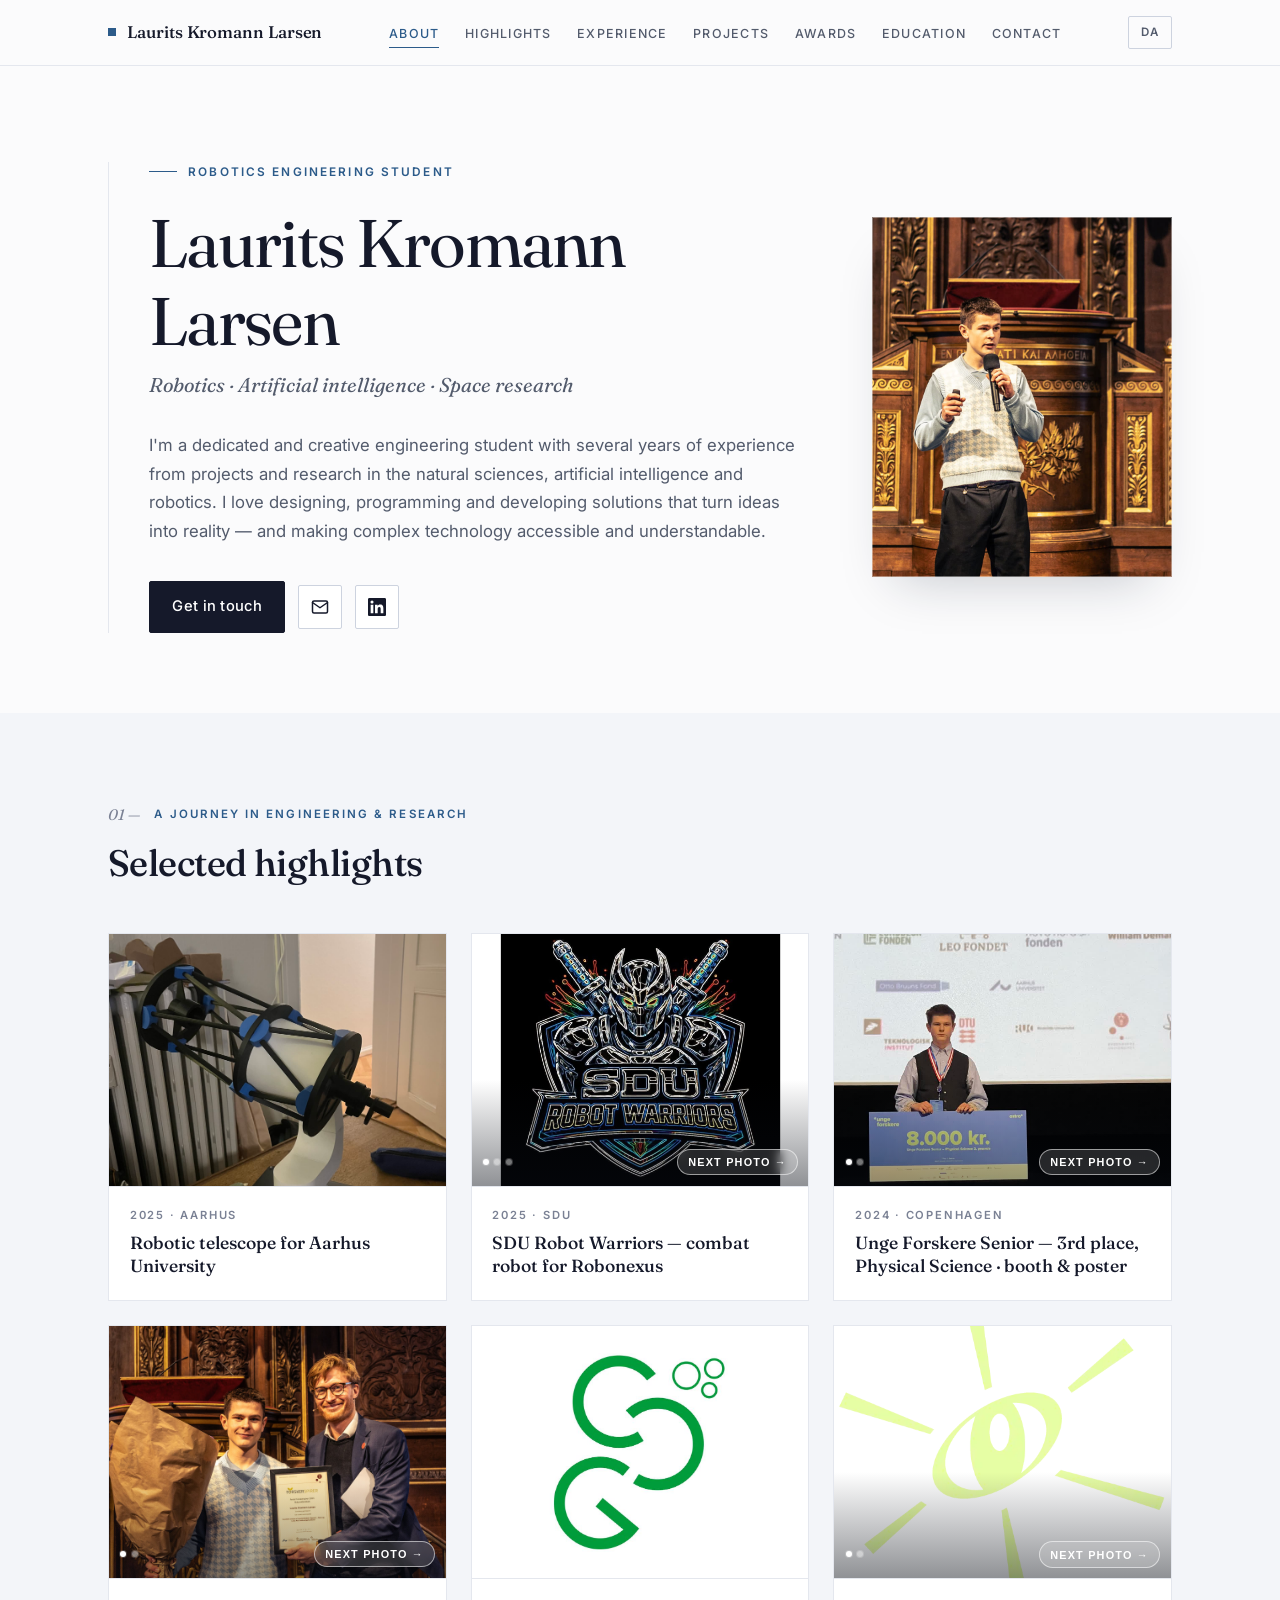
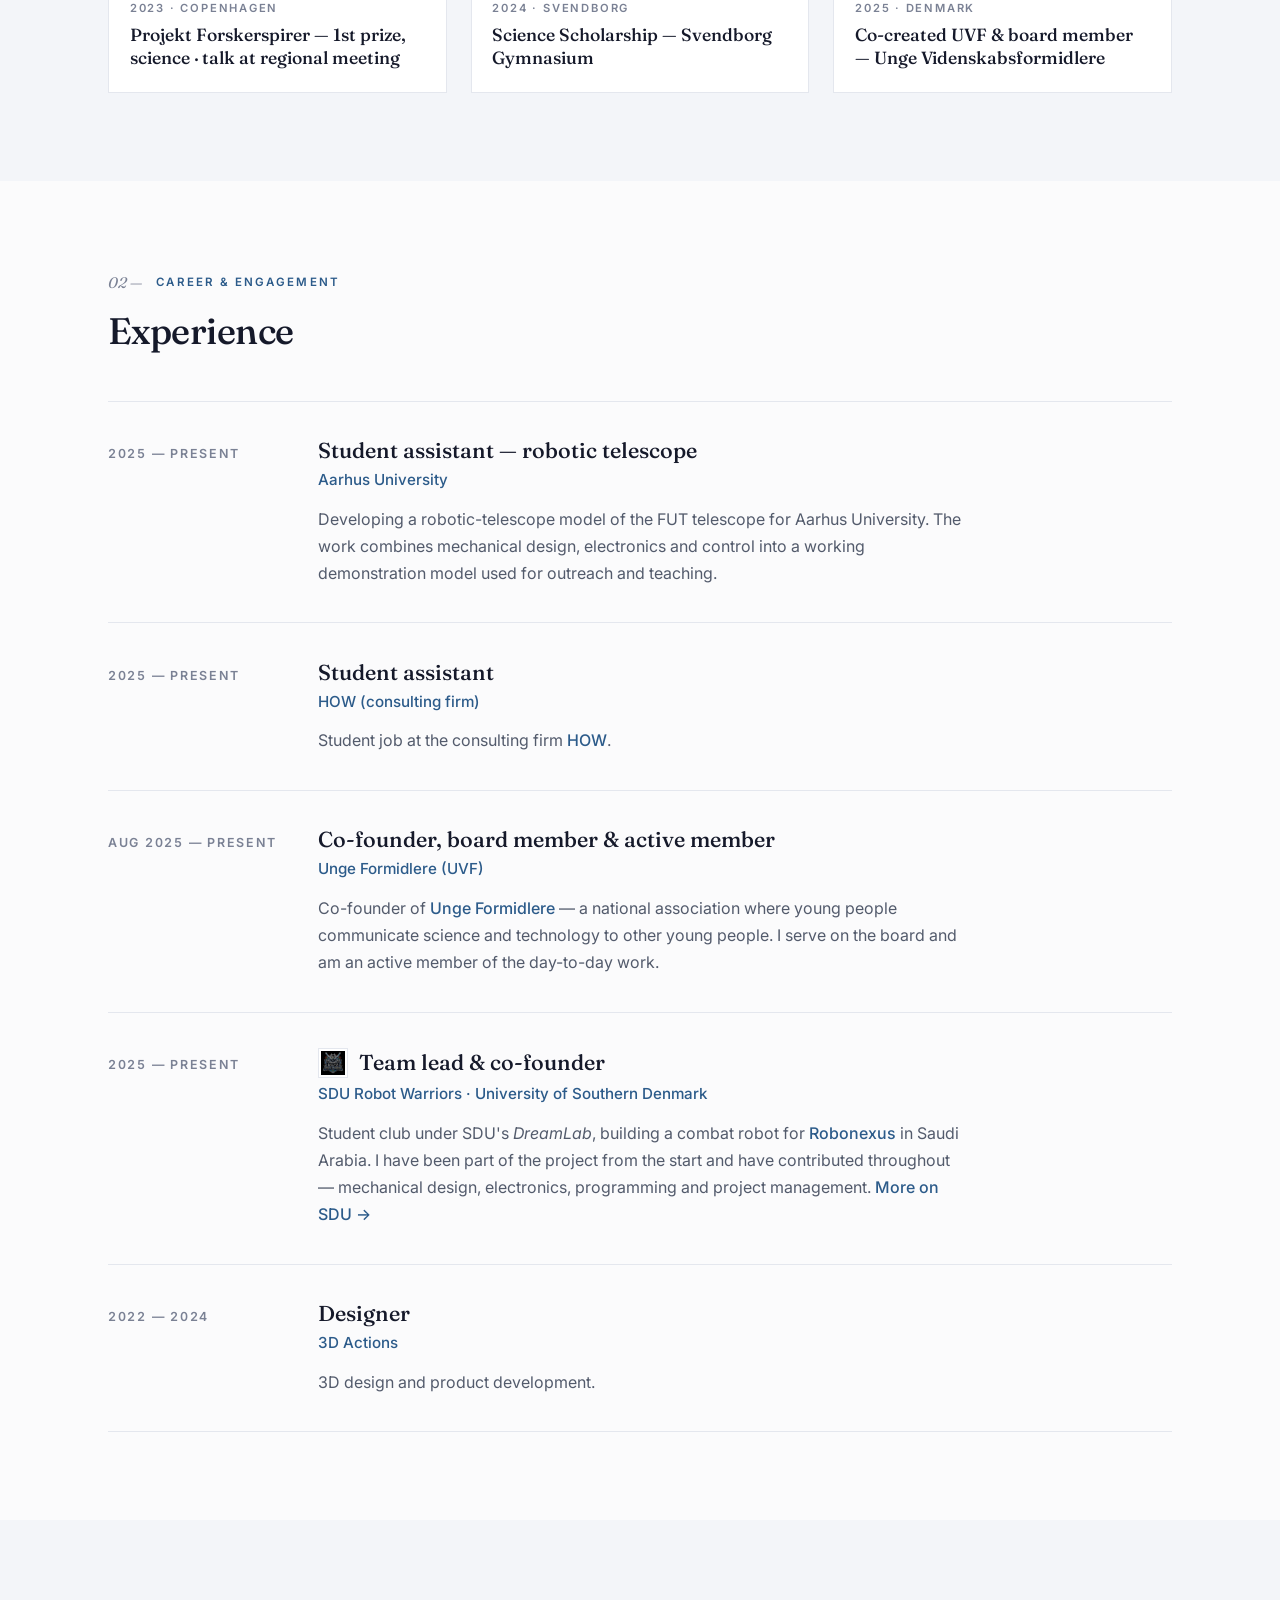
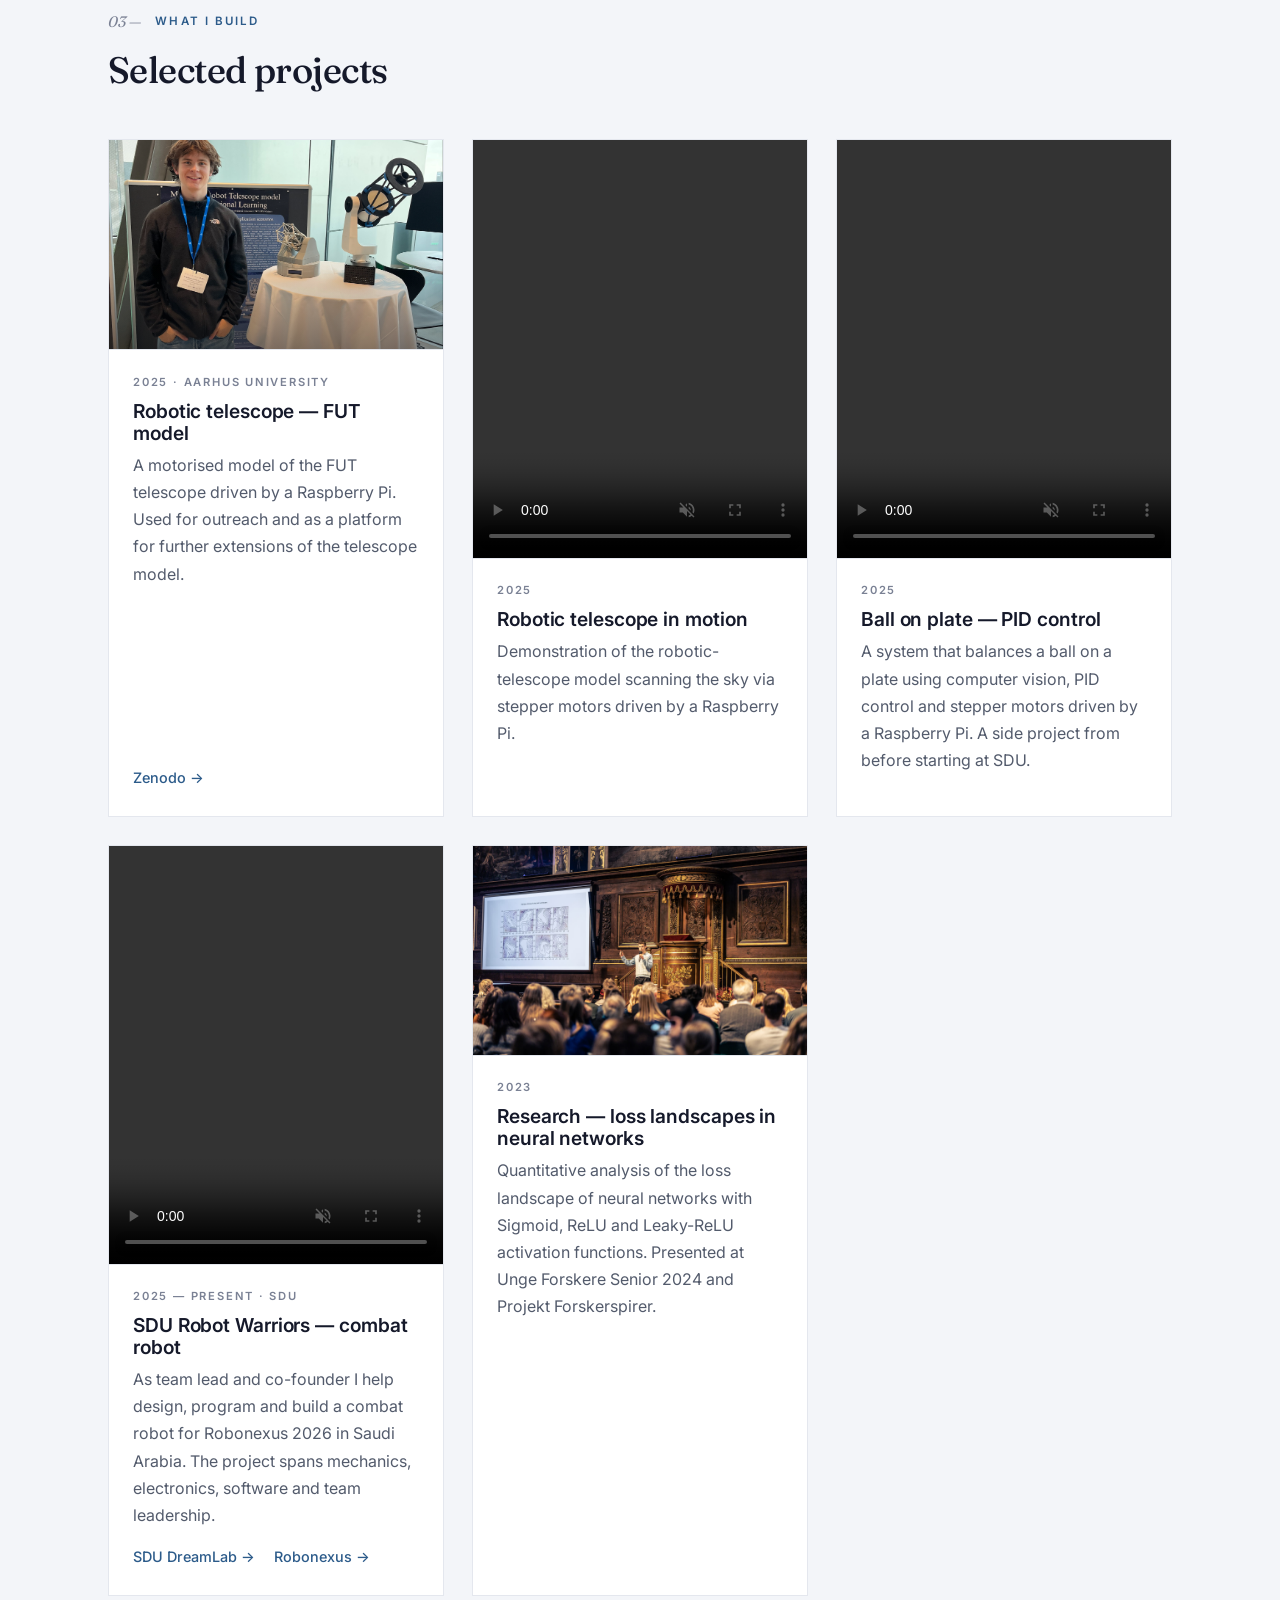
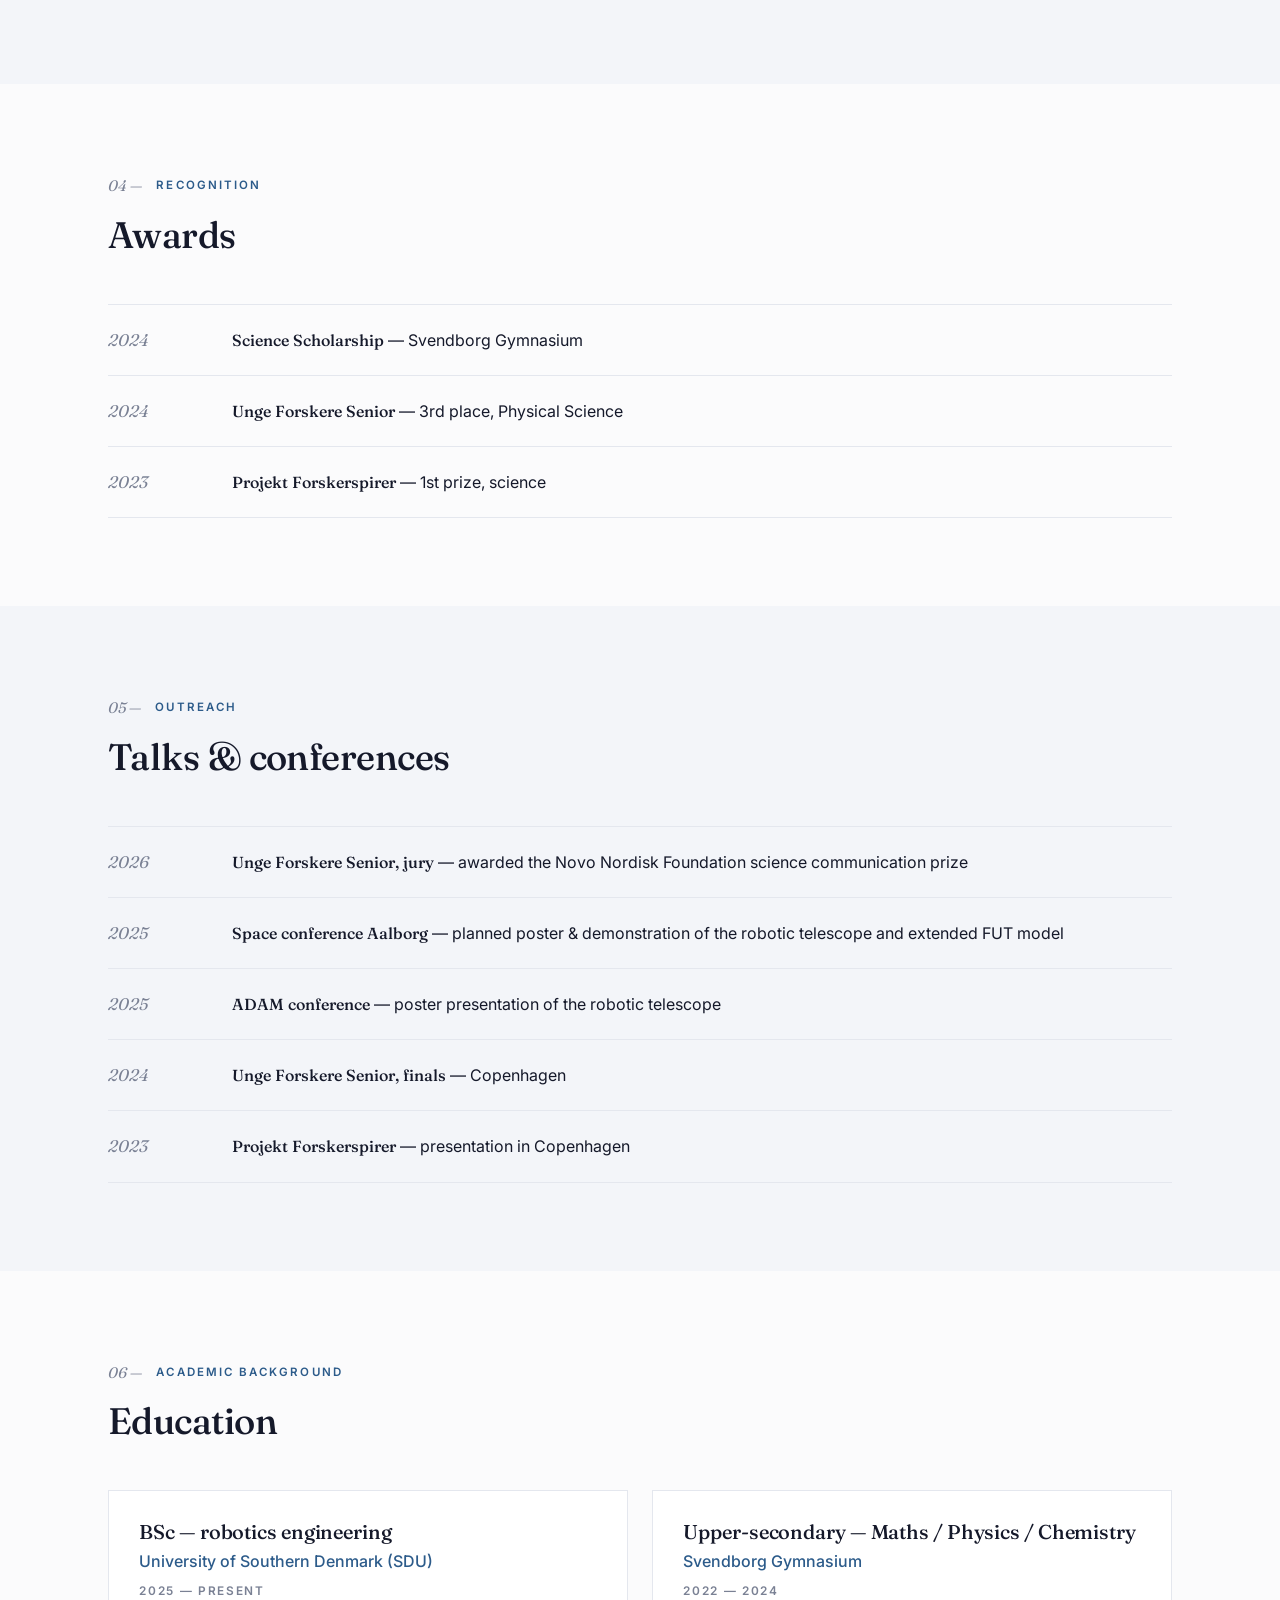
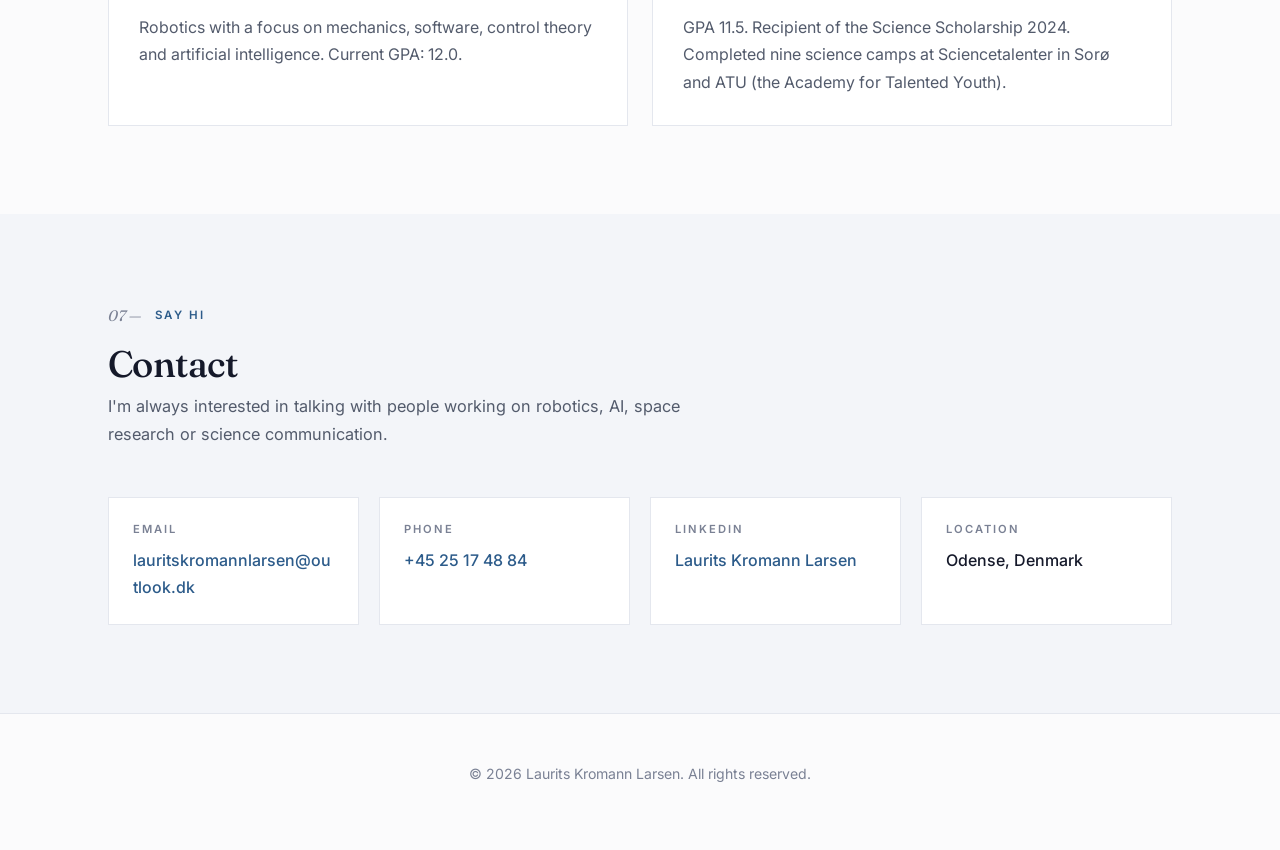
==== en/index.html @ 49e65c93 "Robotteleskop: space_conference.jpeg as first image" ====
<!DOCTYPE html>
<html lang="en">
<head>
  <meta charset="UTF-8" />
  <meta name="viewport" content="width=device-width, initial-scale=1" />
  <title>Laurits Kromann Larsen — Robotics Engineering Student</title>
  <meta name="description" content="CV and portfolio of Laurits Kromann Larsen — robotics engineering student at the University of Southern Denmark, with a focus on robotics, AI, and space research." />
  <meta name="author" content="Laurits Kromann Larsen" />

  <meta property="og:type" content="website" />
  <meta property="og:title" content="Laurits Kromann Larsen — CV" />
  <meta property="og:description" content="Robotics engineering student. Robotics · AI · Space research." />
  <meta property="og:locale" content="en_GB" />

  <link rel="icon" type="image/svg+xml" href="../favicon.svg" />
  <link rel="stylesheet" href="../assets/css/styles.css" />

  <link rel="preconnect" href="https://fonts.googleapis.com" />
  <link rel="preconnect" href="https://fonts.gstatic.com" crossorigin />
  <link rel="stylesheet" href="https://fonts.googleapis.com/css2?family=Inter:wght@400;500;600&family=Fraunces:opsz,wght,ital@9..144,400;9..144,500;9..144,400..500&display=swap" />
</head>
<body>

<header class="site-nav">
  <div class="nav-inner">
    <a href="#top" class="brand"><span class="brand-mark"></span>Laurits Kromann Larsen</a>

    <button class="nav-toggle" aria-label="Show menu" aria-expanded="false" aria-controls="primary-nav">
      <svg width="20" height="20" viewBox="0 0 24 24" fill="none" stroke="currentColor" stroke-width="2" stroke-linecap="round"><line x1="3" y1="6" x2="21" y2="6"/><line x1="3" y1="12" x2="21" y2="12"/><line x1="3" y1="18" x2="21" y2="18"/></svg>
    </button>

    <ul class="nav-links" id="primary-nav">
      <li><a href="#about">About</a></li>
      <li><a href="#highlights">Highlights</a></li>
      <li><a href="#experience">Experience</a></li>
      <li><a href="#projects">Projects</a></li>
      <li><a href="#awards">Awards</a></li>
      <li><a href="#education">Education</a></li>
      <li><a href="#contact">Contact</a></li>
    </ul>

    <div class="nav-right">
      <a class="lang-toggle" href="../" hreflang="da" aria-label="Skift til dansk">DA</a>
    </div>
  </div>
</header>

<main id="top">

  <section class="hero" id="about">
    <div class="container hero-inner">
      <div class="hero-text">
        <div class="eyebrow">Robotics engineering student</div>
        <h1>Laurits Kromann Larsen</h1>
        <p class="role">Robotics · Artificial intelligence · Space research</p>
        <p class="lead">
          I'm a dedicated and creative engineering student with several years of experience
          from projects and research in the natural sciences, artificial intelligence and
          robotics. I love designing, programming and developing solutions that turn
          ideas into reality — and making complex technology accessible and
          understandable.
        </p>
        <div class="hero-actions">
          <a class="btn btn-primary" href="#contact">Get in touch</a>
          <a class="btn icon-btn" href="mailto:lauritskromannlarsen@outlook.dk" aria-label="Send email">
            <svg viewBox="0 0 24 24" fill="none" stroke="currentColor" stroke-width="2" stroke-linecap="round" stroke-linejoin="round"><path d="M4 4h16c1.1 0 2 .9 2 2v12c0 1.1-.9 2-2 2H4c-1.1 0-2-.9-2-2V6c0-1.1.9-2 2-2z"/><polyline points="22,6 12,13 2,6"/></svg>
          </a>
          <a class="btn icon-btn" href="https://dk.linkedin.com/in/laurits-kromann-larsen-a29a54271" target="_blank" rel="noopener" aria-label="LinkedIn profile">
            <svg viewBox="0 0 24 24" aria-hidden="true"><path fill="currentColor" d="M20.45 20.45h-3.55v-5.57c0-1.33-.03-3.04-1.85-3.04-1.85 0-2.13 1.45-2.13 2.94v5.67H9.36V9h3.41v1.56h.05c.48-.9 1.64-1.85 3.38-1.85 3.61 0 4.28 2.38 4.28 5.47v6.27zM5.34 7.43a2.06 2.06 0 1 1 0-4.13 2.06 2.06 0 0 1 0 4.13zM7.12 20.45H3.56V9h3.56v11.45zM22.22 0H1.77C.79 0 0 .77 0 1.72v20.56C0 23.23.79 24 1.77 24h20.45c.98 0 1.78-.77 1.78-1.72V1.72C24 .77 23.2 0 22.22 0z"/></svg>
          </a>
        </div>
      </div>

      <div class="hero-photo">
        <img src="../assets/img/profile.jpg" alt="Portrait of Laurits Kromann Larsen"
             onerror="this.onerror=null;this.src='../assets/img/profile-placeholder.svg';" />
      </div>
    </div>
  </section>

  <section id="highlights" class="alt">
    <div class="container">
      <div class="section-header">
        <div class="section-eyebrow"><span class="num">01 —</span> A journey in engineering &amp; research</div>
        <h2>Selected highlights</h2>
      </div>

      <div class="highlight-grid">

        <article class="highlight-card">
          <div class="img-wrap"><img src="../assets/img/telescope.jpg" alt="Robotic telescope model built for Aarhus University" /></div>
          <div class="meta">
            <div class="when">2025 · Aarhus</div>
            <div class="title">Robotic telescope for Aarhus University</div>
          </div>
        </article>

        <article class="highlight-card">
          <div class="img-wrap rotator" data-rotator>
            <img class="rotator-image contain is-active" src="../assets/img/robot-warriors-logo.jpg" alt="SDU Robot Warriors logo" />
            <img class="rotator-image" src="../assets/img/robot-warriors-1.jpg" alt="SDU Robot Warriors combat robot under development" />
            <img class="rotator-image" src="../assets/img/robot-warriors-2.jpg" alt="SDU Robot Warriors combat robot test and development" />
            <div class="img-rotator-controls">
              <div class="rotator-dots" aria-hidden="true">
                <span class="dot is-active"></span>
                <span class="dot"></span>
                <span class="dot"></span>
              </div>
              <button class="img-rotator-next" type="button" aria-label="Show next image">Next photo <span aria-hidden="true">→</span></button>
            </div>
          </div>
          <div class="meta">
            <div class="when">2025 · SDU</div>
            <div class="title">SDU Robot Warriors — combat robot for Robonexus</div>
          </div>
        </article>

        <article class="highlight-card">
          <div class="img-wrap rotator" data-rotator>
            <img class="rotator-image is-active" src="../assets/img/uf-stage.jpg" alt="Award ceremony at Unge Forskere Senior 2024" />
            <img class="rotator-image" src="../assets/img/uf-booth.jpg" alt="Booth at Unge Forskere Senior with loss-landscape poster" />
            <div class="img-rotator-controls">
              <div class="rotator-dots" aria-hidden="true">
                <span class="dot is-active"></span>
                <span class="dot"></span>
              </div>
              <button class="img-rotator-next" type="button" aria-label="Show next image">Next photo <span aria-hidden="true">→</span></button>
            </div>
          </div>
          <div class="meta">
            <div class="when">2024 · Copenhagen</div>
            <div class="title">Unge Forskere Senior — 3rd place, Physical Science · booth &amp; poster</div>
          </div>
        </article>

        <article class="highlight-card">
          <div class="img-wrap rotator" data-rotator>
            <img class="rotator-image is-active" src="../assets/img/forskerspirer.jpg" alt="Receiving 1st prize at Projekt Forskerspirer" />
            <img class="rotator-image" src="../assets/img/talk-pulpit.jpg" alt="Talk at Forskerspirer regional meeting" />
            <div class="img-rotator-controls">
              <div class="rotator-dots" aria-hidden="true">
                <span class="dot is-active"></span>
                <span class="dot"></span>
              </div>
              <button class="img-rotator-next" type="button" aria-label="Show next image">Next photo <span aria-hidden="true">→</span></button>
            </div>
          </div>
          <div class="meta">
            <div class="when">2023 · Copenhagen</div>
            <div class="title">Projekt Forskerspirer — 1st prize, science · talk at regional meeting</div>
          </div>
        </article>

        <article class="highlight-card">
          <div class="img-wrap logo-wrap"><img src="../assets/img/svendborg-gym.jpg" alt="Svendborg Gymnasium logo" /></div>
          <div class="meta">
            <div class="when">2024 · Svendborg</div>
            <div class="title">Science Scholarship — Svendborg Gymnasium</div>
          </div>
        </article>

        <article class="highlight-card">
          <div class="img-wrap rotator" data-rotator>
            <img class="rotator-image contain is-active" src="../assets/img/UVF-logo-groen.webp" alt="Young Science Communicators logo" />
            <img class="rotator-image" src="../assets/img/novo_støtte.jpeg" alt="Novo Nordisk Foundation support for Unge Videnskabsformidlere" />
            <div class="img-rotator-controls">
              <div class="rotator-dots" aria-hidden="true">
                <span class="dot is-active"></span>
                <span class="dot"></span>
              </div>
              <button class="img-rotator-next" type="button" aria-label="Show next image">Next photo <span aria-hidden="true">→</span></button>
            </div>
          </div>
          <div class="meta">
            <div class="when">2025 · Denmark</div>
            <div class="title">Co-created UVF &amp; board member — Unge Videnskabsformidlere</div>
          </div>
        </article>

      </div>
    </div>
  </section>

  <section id="experience">
    <div class="container">
      <div class="section-header">
        <div class="section-eyebrow"><span class="num">02 —</span> Career &amp; engagement</div>
        <h2>Experience</h2>
      </div>

      <div class="experience-list">

        <article class="exp-card">
          <div class="exp-date">2025 — present</div>
          <div class="exp-body">
            <div class="exp-title">Student assistant — robotic telescope</div>
            <span class="exp-org">Aarhus University</span>
            <p>
              Developing a robotic-telescope model of the FUT telescope for Aarhus
              University. The work combines mechanical design, electronics and control
              into a working demonstration model used for outreach and teaching.
            </p>
          </div>
        </article>

        <article class="exp-card">
          <div class="exp-date">2025 — present</div>
          <div class="exp-body">
            <div class="exp-title">Student assistant</div>
            <span class="exp-org"><a href="http://new.how.dk/" target="_blank" rel="noopener">HOW</a> (consulting firm)</span>
            <p>Student job at the consulting firm <a href="http://new.how.dk/" target="_blank" rel="noopener">HOW</a>.</p>
          </div>
        </article>

        <article class="exp-card">
          <div class="exp-date">Aug 2025 — present</div>
          <div class="exp-body">
            <div class="exp-title">Co-founder, board member &amp; active member</div>
            <span class="exp-org">Unge Formidlere (UVF)</span>
            <p>
              Co-founder of <a href="https://ungeformidlere.dk/" target="_blank" rel="noopener">Unge Formidlere</a> —
              a national association where young people communicate science and
              technology to other young people. I serve on the board and am an active
              member of the day-to-day work.
            </p>
          </div>
        </article>

        <article class="exp-card">
          <div class="exp-date">2025 — present</div>
          <div class="exp-body">
            <div class="exp-title">
              <img class="exp-logo" src="../assets/img/robot-warriors-logo.jpg" alt="" />
              Team lead &amp; co-founder
            </div>
            <span class="exp-org">SDU Robot Warriors · University of Southern Denmark</span>
            <p>
              Student club under SDU's <em>DreamLab</em>, building a combat robot for
              <a href="https://www.robonexus.org/" target="_blank" rel="noopener">Robonexus</a> in Saudi Arabia.
              I have been part of the project from the start and have contributed
              throughout — mechanical design, electronics, programming and project
              management.
              <a href="https://www.sdu.dk/da/om-sdu/fakulteterne/teknik/omfakultetet/dreamlab/teams/sdu-robots-warrior" target="_blank" rel="noopener">More on SDU →</a>
            </p>
          </div>
        </article>

        <article class="exp-card">
          <div class="exp-date">2022 — 2024</div>
          <div class="exp-body">
            <div class="exp-title">Designer</div>
            <span class="exp-org">3D Actions</span>
            <p>3D design and product development.</p>
          </div>
        </article>

      </div>
    </div>
  </section>

  <section id="projects" class="alt">
    <div class="container">
      <div class="section-header">
        <div class="section-eyebrow"><span class="num">03 —</span> What I build</div>
        <h2>Selected projects</h2>
      </div>

      <div class="project-grid">

        <article class="project-card">
          <div class="media project-rotator" data-rotator>
            <img class="rotator-image is-active" src="../assets/img/space_conference.jpeg" alt="Robotic telescope presented at the Space conference" />
            <img class="rotator-image" src="../assets/img/telescope.jpg" alt="Robotic telescope model" />
            <div class="img-rotator-controls">
              <div class="rotator-dots" aria-hidden="true">
                <span class="dot is-active"></span>
                <span class="dot"></span>
              </div>
              <button class="img-rotator-next" type="button" aria-label="Show next image">Next photo <span aria-hidden="true">→</span></button>
            </div>
          </div>
          <div class="body">
            <div class="when">2025 · Aarhus University</div>
            <h3>Robotic telescope — FUT model</h3>
            <p>
              A motorised model of the FUT telescope driven by a Raspberry Pi. Used for
              outreach and as a platform for further extensions of the telescope model.
            </p>
            <div class="project-links">
              <a href="https://kortlink.dk/2t228" target="_blank" rel="noopener">Zenodo</a>
            </div>
          </div>
        </article>

        <article class="project-card">
          <div class="media portrait">
            <video src="../assets/video/robot-arm.mp4" controls muted playsinline preload="metadata"></video>
          </div>
          <div class="body">
            <div class="when">2025</div>
            <h3>Robotic telescope in motion</h3>
            <p>
              Demonstration of the robotic-telescope model scanning the sky via stepper
              motors driven by a Raspberry Pi.
            </p>
          </div>
        </article>

        <article class="project-card">
          <div class="media portrait">
            <video src="../assets/video/ball-on-plate.mp4" controls muted playsinline preload="metadata"></video>
          </div>
          <div class="body">
            <div class="when">2025</div>
            <h3>Ball on plate — PID control</h3>
            <p>
              A system that balances a ball on a plate using computer vision, PID control
              and stepper motors driven by a Raspberry Pi. A side project from before
              starting at SDU.
            </p>
          </div>
        </article>

        <article class="project-card">
          <div class="media portrait">
            <video src="../assets/video/combat-robot.mp4" controls muted playsinline preload="metadata"></video>
          </div>
          <div class="body">
            <div class="when">2025 — present · SDU</div>
            <h3>SDU Robot Warriors — combat robot</h3>
            <p>
              As team lead and co-founder I help design, program and build a combat robot
              for Robonexus 2026 in Saudi Arabia. The project spans mechanics,
              electronics, software and team leadership.
            </p>
            <div class="project-links">
              <a href="https://www.sdu.dk/da/om-sdu/fakulteterne/teknik/omfakultetet/dreamlab/teams/sdu-robots-warrior" target="_blank" rel="noopener">SDU DreamLab</a>
              <a href="https://www.robonexus.org/" target="_blank" rel="noopener">Robonexus</a>
            </div>
          </div>
        </article>

        <article class="project-card">
          <div class="media"><img src="../assets/img/talk-pulpit.jpg" alt="Slides showing the loss landscape of neural networks" /></div>
          <div class="body">
            <div class="when">2023</div>
            <h3>Research — loss landscapes in neural networks</h3>
            <p>
              Quantitative analysis of the loss landscape of neural networks with
              Sigmoid, ReLU and Leaky-ReLU activation functions. Presented at Unge
              Forskere Senior 2024 and Projekt Forskerspirer.
            </p>
          </div>
        </article>

      </div>
    </div>
  </section>

  <section id="awards">
    <div class="container">
      <div class="section-header">
        <div class="section-eyebrow"><span class="num">04 —</span> Recognition</div>
        <h2>Awards</h2>
      </div>

      <ul class="simple-list">
        <li><span class="year">2024</span><span class="item-text"><strong>Science Scholarship</strong> — Svendborg Gymnasium</span></li>
        <li><span class="year">2024</span><span class="item-text"><strong>Unge Forskere Senior</strong> — 3rd place, Physical Science</span></li>
        <li><span class="year">2023</span><span class="item-text"><strong>Projekt Forskerspirer</strong> — 1st prize, science</span></li>
      </ul>
    </div>
  </section>

  <section id="talks" class="alt">
    <div class="container">
      <div class="section-header">
        <div class="section-eyebrow"><span class="num">05 —</span> Outreach</div>
        <h2>Talks &amp; conferences</h2>
      </div>

      <ul class="simple-list">
        <li><span class="year">2026</span><span class="item-text"><strong>Unge Forskere Senior, jury</strong> — awarded the Novo Nordisk Foundation science communication prize</span></li>
        <li><span class="year">2025</span><span class="item-text"><strong>Space conference Aalborg</strong> — planned poster &amp; demonstration of the robotic telescope and extended FUT model</span></li>
        <li><span class="year">2025</span><span class="item-text"><strong>ADAM conference</strong> — poster presentation of the robotic telescope</span></li>
        <li><span class="year">2024</span><span class="item-text"><strong>Unge Forskere Senior, finals</strong> — Copenhagen</span></li>
        <li><span class="year">2023</span><span class="item-text"><strong>Projekt Forskerspirer</strong> — presentation in Copenhagen</span></li>
      </ul>
    </div>
  </section>

  <section id="education">
    <div class="container">
      <div class="section-header">
        <div class="section-eyebrow"><span class="num">06 —</span> Academic background</div>
        <h2>Education</h2>
      </div>

      <div class="edu-grid">
        <article class="edu-card">
          <h3>BSc — robotics engineering</h3>
          <div class="where">University of Southern Denmark (SDU)</div>
          <div class="when">2025 — present</div>
          <p>Robotics with a focus on mechanics, software, control theory and artificial intelligence. Current GPA: 12.0.</p>
        </article>

        <article class="edu-card">
          <h3>Upper-secondary — Maths / Physics / Chemistry</h3>
          <div class="where">Svendborg Gymnasium</div>
          <div class="when">2022 — 2024</div>
          <p>
            GPA 11.5. Recipient of the Science Scholarship 2024. Completed nine science
            camps at Sciencetalenter in Sorø and ATU (the Academy for Talented Youth).
          </p>
        </article>
      </div>
    </div>
  </section>

  <section id="contact" class="alt">
    <div class="container">
      <div class="section-header">
        <div class="section-eyebrow"><span class="num">07 —</span> Say hi</div>
        <h2>Contact</h2>
        <p>
          I'm always interested in talking with people working on robotics, AI, space
          research or science communication.
        </p>
      </div>

      <div class="contact-grid">
        <div class="contact-card">
          <div class="label">Email</div>
          <div class="value"><a href="mailto:lauritskromannlarsen@outlook.dk">lauritskromannlarsen@outlook.dk</a></div>
        </div>
        <div class="contact-card">
          <div class="label">Phone</div>
          <div class="value"><a href="tel:+4525174884">+45 25 17 48 84</a></div>
        </div>
        <div class="contact-card">
          <div class="label">LinkedIn</div>
          <div class="value"><a href="https://dk.linkedin.com/in/laurits-kromann-larsen-a29a54271" target="_blank" rel="noopener">Laurits Kromann Larsen</a></div>
        </div>
        <div class="contact-card">
          <div class="label">Location</div>
          <div class="value">Odense, Denmark</div>
        </div>
      </div>
    </div>
  </section>

</main>

<footer class="site-footer">
  <div class="container">
    © <span id="year"></span> Laurits Kromann Larsen. All rights reserved.
  </div>
</footer>

<script src="../assets/js/main.js?v=20260501"></script>
</body>
</html>
---- assets/css/styles.css ----
/* =========================================================
   Laurits Kromann Larsen — CV
   Minimalistic, professional. Square portrait, refined type.
   ========================================================= */

:root {
  --bg: #fbfbfc;
  --bg-alt: #f3f5f9;
  --surface: #ffffff;
  --border: #e4e7ee;
  --border-strong: #cdd3df;
  --text: #15192a;
  --text-muted: #535b6c;
  --text-soft: #7a8194;
  --accent: #2c5b8a;
  --accent-dark: #1f4368;
  --accent-soft: #dde6f0;
  --max-width: 1120px;
  --transition: 200ms ease;
  --font-sans: "Inter", system-ui, -apple-system, "Segoe UI", Roboto, sans-serif;
  --font-display: "Fraunces", "Source Serif 4", Georgia, serif;
}

/* ---------- Reset & base ---------- */
*, *::before, *::after { box-sizing: border-box; }
html { scroll-behavior: smooth; }

body {
  margin: 0;
  font-family: var(--font-sans);
  font-size: 16px;
  line-height: 1.7;
  color: var(--text);
  background: var(--bg);
  -webkit-font-smoothing: antialiased;
  -moz-osx-font-smoothing: grayscale;
}

img, video { max-width: 100%; height: auto; display: block; }

a {
  color: var(--accent);
  text-decoration: none;
  transition: color var(--transition);
}
a:hover { color: var(--accent-dark); }

h1, h2, h3, h4 {
  font-family: var(--font-display);
  font-weight: 500;
  line-height: 1.15;
  margin: 0 0 0.5em;
  letter-spacing: -0.015em;
  color: var(--text);
}
h1 {
  font-size: clamp(2.6rem, 6vw, 4.2rem);
  font-weight: 400;
  letter-spacing: -0.025em;
}
h2 { font-size: clamp(1.7rem, 3.2vw, 2.3rem); font-weight: 500; }
h3 {
  font-size: 1.15rem;
  font-family: var(--font-sans);
  font-weight: 600;
  letter-spacing: -0.005em;
}
p { margin: 0 0 1em; }

.container {
  width: 100%;
  max-width: var(--max-width);
  margin: 0 auto;
  padding: 0 1.75rem;
}

/* ---------- Navigation ---------- */
.site-nav {
  position: sticky;
  top: 0;
  z-index: 50;
  background: rgba(251, 251, 252, 0.85);
  backdrop-filter: saturate(180%) blur(14px);
  -webkit-backdrop-filter: saturate(180%) blur(14px);
  border-bottom: 1px solid var(--border);
}
.nav-inner {
  display: flex;
  align-items: center;
  justify-content: space-between;
  gap: 1.5rem;
  padding: 1rem 1.75rem;
  max-width: var(--max-width);
  margin: 0 auto;
}
.brand {
  font-family: var(--font-display);
  font-weight: 500;
  font-size: 1.05rem;
  letter-spacing: -0.005em;
  color: var(--text);
  display: inline-flex;
  align-items: center;
}
.brand .brand-mark {
  display: inline-block;
  width: 8px; height: 8px;
  background: var(--accent);
  margin-right: 0.7rem;
}
.nav-links {
  display: flex;
  gap: 1.6rem;
  list-style: none;
  margin: 0;
  padding: 0;
}
.nav-links a {
  color: var(--text-muted);
  font-size: 0.78rem;
  letter-spacing: 0.1em;
  text-transform: uppercase;
  font-weight: 500;
  position: relative;
  padding: 0.25rem 0;
}
.nav-links a:hover,
.nav-links a.active { color: var(--accent); }
.nav-links a.active::after {
  content: "";
  position: absolute;
  left: 0; right: 0;
  bottom: -3px;
  height: 1px;
  background: var(--accent);
}
.nav-right { display: flex; align-items: center; gap: 1rem; }
.lang-toggle {
  font-size: 0.72rem;
  letter-spacing: 0.14em;
  text-transform: uppercase;
  color: var(--text-muted);
  border: 1px solid var(--border-strong);
  padding: 0.35rem 0.7rem;
  border-radius: 2px;
  font-weight: 600;
}
.lang-toggle:hover { color: var(--accent); border-color: var(--accent); }
.nav-toggle {
  display: none;
  background: none;
  border: 1px solid var(--border-strong);
  padding: 0.4rem 0.6rem;
  border-radius: 4px;
  cursor: pointer;
  color: var(--text);
}

/* ---------- Hero ---------- */
.hero { padding: 6rem 0 5rem; }
.hero-inner {
  display: grid;
  grid-template-columns: minmax(0, 1fr) 300px;
  gap: 4rem;
  align-items: center;
}
.hero-text { border-left: 1px solid var(--border); padding-left: 2.5rem; }
.hero-text .eyebrow {
  text-transform: uppercase;
  letter-spacing: 0.18em;
  font-size: 0.74rem;
  color: var(--accent);
  font-weight: 600;
  margin-bottom: 1.4rem;
  display: flex;
  align-items: center;
  gap: 0.7rem;
}
.hero-text .eyebrow::before {
  content: "";
  width: 28px;
  height: 1px;
  background: var(--accent);
}
.hero h1 { margin-bottom: 0.6rem; }
.hero .role {
  font-family: var(--font-display);
  font-weight: 400;
  font-style: italic;
  font-size: 1.25rem;
  color: var(--text-muted);
  margin-bottom: 1.8rem;
}
.hero p.lead {
  font-size: 1.05rem;
  color: var(--text-muted);
  max-width: 60ch;
  margin-bottom: 2.2rem;
}
.hero-actions {
  display: flex;
  flex-wrap: wrap;
  gap: 0.8rem;
  align-items: center;
}

.btn {
  display: inline-flex;
  align-items: center;
  gap: 0.5rem;
  padding: 0.8rem 1.4rem;
  border-radius: 2px;
  font-weight: 500;
  font-size: 0.92rem;
  letter-spacing: 0.02em;
  border: 1px solid var(--border-strong);
  background: var(--surface);
  color: var(--text);
  transition: all var(--transition);
  cursor: pointer;
  font-family: var(--font-sans);
}
.btn:hover { border-color: var(--accent); color: var(--accent); }
.btn-primary {
  background: var(--text);
  border-color: var(--text);
  color: #fff;
}
.btn-primary:hover {
  background: var(--accent);
  border-color: var(--accent);
  color: #fff;
}
.icon-btn {
  width: 44px;
  height: 44px;
  padding: 0;
  border-radius: 2px;
  display: inline-flex;
  align-items: center;
  justify-content: center;
}
.icon-btn svg { width: 18px; height: 18px; }

.hero-photo {
  width: 300px;
  height: 360px;
  overflow: hidden;
  background: var(--bg-alt);
  justify-self: center;
  position: relative;
  box-shadow: 0 25px 50px -25px rgba(20, 30, 50, 0.25);
}
.hero-photo::after {
  content: "";
  position: absolute;
  inset: 0;
  border: 1px solid rgba(255,255,255,0.4);
  pointer-events: none;
}
.hero-photo img {
  width: 100%; height: 100%;
  object-fit: cover;
  object-position: center 25%;
}

/* ---------- Section base ---------- */
section {
  padding: 5.5rem 0;
  scroll-margin-top: 80px;
}
section.alt { background: var(--bg-alt); }

.section-eyebrow {
  display: inline-flex;
  align-items: center;
  gap: 0.9rem;
  font-family: var(--font-sans);
  text-transform: uppercase;
  letter-spacing: 0.18em;
  font-size: 0.72rem;
  color: var(--accent);
  font-weight: 600;
  margin-bottom: 0.9rem;
}
.section-eyebrow .num {
  font-family: var(--font-display);
  font-style: italic;
  font-weight: 400;
  font-size: 0.95rem;
  letter-spacing: 0;
  color: var(--text-soft);
  text-transform: none;
}

.section-header { margin-bottom: 3rem; max-width: 64ch; }
.section-header h2 { margin-bottom: 0.5rem; }
.section-header p {
  color: var(--text-muted);
  margin: 0;
  font-size: 1.02rem;
}

/* ---------- Highlights grid ---------- */
.highlight-grid {
  display: grid;
  grid-template-columns: repeat(auto-fill, minmax(270px, 1fr));
  gap: 1.5rem;
}
.highlight-card {
  background: var(--surface);
  border: 1px solid var(--border);
  overflow: hidden;
  transition: transform var(--transition), border-color var(--transition), box-shadow var(--transition);
  display: flex;
  flex-direction: column;
}
.highlight-card:hover {
  transform: translateY(-3px);
  border-color: var(--border-strong);
  box-shadow: 0 16px 30px -20px rgba(20, 30, 50, 0.25);
}
.highlight-card .img-wrap {
  aspect-ratio: 4 / 3;
  background: var(--bg-alt);
  overflow: hidden;
}
.highlight-card .img-wrap img {
  width: 100%; height: 100%;
  object-fit: cover;
  transition: transform 500ms ease;
}
.highlight-card:hover .img-wrap img { transform: scale(1.05); }
.highlight-card .img-wrap.rotator {
  position: relative;
  cursor: pointer;
}
.highlight-card .img-wrap.rotator::after {
  content: "";
  position: absolute;
  inset: auto 0 0 0;
  height: 42%;
  background: linear-gradient(to top, rgba(8, 12, 20, 0.45), rgba(8, 12, 20, 0));
  pointer-events: none;
  z-index: 1;
}
.highlight-card .img-wrap.rotator .rotator-image {
  position: absolute;
  inset: 0;
  opacity: 0;
  pointer-events: none;
  transition: opacity 260ms ease, transform 500ms ease;
}
.highlight-card .img-wrap.rotator .rotator-image.contain {
  object-fit: contain;
  padding: 0.25rem;
  background: #fff;
}
.highlight-card .img-wrap.rotator .rotator-image.contain.is-active {
  transform: scale(1.14);
}
.highlight-card .img-wrap.rotator .rotator-image.is-active {
  opacity: 1;
}
.highlight-card .img-wrap.rotator .img-rotator-controls {
  position: absolute;
  left: 0.7rem;
  right: 0.7rem;
  bottom: 0.7rem;
  z-index: 2;
  display: flex;
  align-items: center;
  justify-content: space-between;
  gap: 0.6rem;
}
.highlight-card .img-wrap.rotator .rotator-dots {
  display: inline-flex;
  gap: 0.35rem;
}
.highlight-card .img-wrap.rotator .dot {
  width: 6px;
  height: 6px;
  border-radius: 50%;
  background: rgba(255, 255, 255, 0.45);
  box-shadow: 0 0 0 1px rgba(255, 255, 255, 0.2);
}
.highlight-card .img-wrap.rotator .dot.is-active {
  background: #fff;
}
.highlight-card .img-wrap.rotator .img-rotator-next {
  border: 1px solid rgba(255, 255, 255, 0.55);
  background: rgba(255, 255, 255, 0.14);
  backdrop-filter: blur(6px);
  -webkit-backdrop-filter: blur(6px);
  color: #fff;
  font-size: 0.68rem;
  letter-spacing: 0.11em;
  text-transform: uppercase;
  font-weight: 600;
  padding: 0.38rem 0.62rem;
  border-radius: 999px;
  cursor: pointer;
}
.highlight-card .img-wrap.rotator .img-rotator-next:hover {
  background: rgba(255, 255, 255, 0.24);
}
.highlight-card .img-wrap.logo-wrap {
  background: #fff;
  display: flex;
  align-items: center;
  justify-content: center;
  padding: 1.5rem;
}
.highlight-card .img-wrap.logo-wrap img {
  width: auto;
  height: 100%;
  max-width: 70%;
  object-fit: contain;
}
.highlight-card:hover .img-wrap.logo-wrap img { transform: none; }
.highlight-card .meta {
  padding: 1.2rem 1.3rem 1.4rem;
  border-top: 1px solid var(--border);
}
.highlight-card .when {
  font-size: 0.7rem;
  letter-spacing: 0.16em;
  text-transform: uppercase;
  color: var(--text-soft);
  font-weight: 600;
  margin-bottom: 0.4rem;
}
.highlight-card .title {
  font-family: var(--font-display);
  font-size: 1.1rem;
  color: var(--text);
  font-weight: 500;
  line-height: 1.3;
}

/* ---------- Experience ---------- */
.experience-list {
  border-top: 1px solid var(--border);
}
.exp-card {
  padding: 2.2rem 0;
  border-bottom: 1px solid var(--border);
  display: grid;
  grid-template-columns: 170px 1fr;
  gap: 2.5rem;
}
.exp-card .exp-date {
  font-size: 0.78rem;
  letter-spacing: 0.14em;
  text-transform: uppercase;
  color: var(--text-soft);
  font-variant-numeric: tabular-nums;
  padding-top: 0.4rem;
  font-weight: 600;
}
.exp-card .exp-body { min-width: 0; }
.exp-title {
  font-family: var(--font-display);
  font-size: 1.35rem;
  font-weight: 500;
  color: var(--text);
  margin-bottom: 0.2rem;
  line-height: 1.25;
  display: flex;
  align-items: center;
  gap: 0.7rem;
}
.exp-org {
  color: var(--accent);
  font-weight: 500;
  font-size: 0.95rem;
  margin-bottom: 0.8rem;
  display: block;
}
.exp-card p { margin: 0; color: var(--text-muted); max-width: 65ch; }
.exp-card a { font-weight: 500; }

.exp-logo {
  display: inline-block;
  width: 30px; height: 30px;
  border: 1px solid var(--border);
  background: #fff;
  object-fit: contain;
  padding: 2px;
  vertical-align: middle;
}

/* ---------- Projects ---------- */
.project-grid {
  display: grid;
  grid-template-columns: repeat(auto-fit, minmax(310px, 1fr));
  gap: 1.75rem;
}
.project-card {
  background: var(--surface);
  border: 1px solid var(--border);
  overflow: hidden;
  display: flex;
  flex-direction: column;
  transition: border-color var(--transition), box-shadow var(--transition);
}
.project-card:hover {
  border-color: var(--border-strong);
  box-shadow: 0 16px 30px -20px rgba(20, 30, 50, 0.22);
}
.project-card .media {
  aspect-ratio: 16 / 10;
  background: #0d1220;
  overflow: hidden;
}
.project-card .media img,
.project-card .media video {
  width: 100%; height: 100%; object-fit: cover;
}
.project-card .media.project-rotator {
  position: relative;
  cursor: pointer;
}
.project-card .media.project-rotator::after {
  content: "";
  position: absolute;
  inset: auto 0 0 0;
  height: 42%;
  background: linear-gradient(to top, rgba(8, 12, 20, 0.45), rgba(8, 12, 20, 0));
  pointer-events: none;
  z-index: 1;
}
.project-card .media.project-rotator .rotator-image {
  position: absolute;
  inset: 0;
  width: 100%; height: 100%;
  object-fit: cover;
  opacity: 0;
  pointer-events: none;
  transition: opacity 260ms ease;
}
.project-card .media.project-rotator .rotator-image.is-active {
  opacity: 1;
}
.project-card .media.portrait {
  aspect-ratio: 4 / 5;
  background: #0a0e1a;
  display: flex;
  align-items: center;
  justify-content: center;
}
.project-card .media.portrait video,
.project-card .media.portrait img {
  width: 100%;
  height: 100%;
  object-fit: contain;
}
.project-card .body {
  padding: 1.4rem 1.5rem 1.6rem;
  display: flex;
  flex-direction: column;
  flex: 1;
  border-top: 1px solid var(--border);
}
.project-card h3 { margin-bottom: 0.5rem; font-size: 1.2rem; }
.project-card .when {
  font-size: 0.7rem;
  letter-spacing: 0.16em;
  text-transform: uppercase;
  color: var(--text-soft);
  font-weight: 600;
  margin-bottom: 0.5rem;
}
.project-card p { color: var(--text-muted); margin-bottom: 1rem; }
.project-links {
  margin-top: auto;
  display: flex;
  flex-wrap: wrap;
  gap: 1.2rem;
  font-size: 0.9rem;
  font-weight: 500;
}
.project-links a::after {
  content: " →";
  transition: margin var(--transition);
}
.project-links a:hover::after { margin-left: 0.2rem; }

/* ---------- Awards & talks ---------- */
.simple-list {
  list-style: none;
  margin: 0; padding: 0;
  border-top: 1px solid var(--border);
}
.simple-list li {
  display: grid;
  grid-template-columns: 100px 1fr;
  gap: 1.5rem;
  padding: 1.3rem 0;
  border-bottom: 1px solid var(--border);
  align-items: baseline;
}
.simple-list .year {
  font-family: var(--font-display);
  font-style: italic;
  font-weight: 400;
  color: var(--text-soft);
  font-variant-numeric: tabular-nums;
  font-size: 1.05rem;
}
.simple-list .item-text { color: var(--text); }
.simple-list .item-text strong {
  font-family: var(--font-display);
  font-weight: 500;
  font-style: normal;
}

/* ---------- Education ---------- */
.edu-grid {
  display: grid;
  grid-template-columns: repeat(auto-fit, minmax(300px, 1fr));
  gap: 1.5rem;
}
.edu-card {
  background: var(--surface);
  border: 1px solid var(--border);
  padding: 1.8rem 1.9rem;
}
.edu-card h3 {
  margin-bottom: 0.3rem;
  font-family: var(--font-display);
  font-size: 1.25rem;
  font-weight: 500;
}
.edu-card .where { color: var(--accent); font-weight: 500; margin-bottom: 0.4rem; }
.edu-card .when {
  font-size: 0.74rem;
  letter-spacing: 0.14em;
  text-transform: uppercase;
  color: var(--text-soft);
  margin-bottom: 0.8rem;
  font-weight: 600;
}
.edu-card p { margin: 0; color: var(--text-muted); }

/* ---------- Contact ---------- */
.contact-grid {
  display: grid;
  grid-template-columns: repeat(auto-fit, minmax(220px, 1fr));
  gap: 1.25rem;
}
.contact-card {
  background: var(--surface);
  border: 1px solid var(--border);
  padding: 1.4rem 1.5rem;
}
.contact-card .label {
  font-size: 0.7rem;
  letter-spacing: 0.18em;
  text-transform: uppercase;
  color: var(--text-soft);
  margin-bottom: 0.5rem;
  font-weight: 600;
}
.contact-card .value { font-weight: 500; }
.contact-card .value a { word-break: break-word; }

/* ---------- Footer ---------- */
.site-footer {
  padding: 3rem 0 4rem;
  border-top: 1px solid var(--border);
  color: var(--text-soft);
  font-size: 0.88rem;
  text-align: center;
}

/* ---------- Responsive ---------- */
@media (max-width: 900px) {
  .hero { padding: 4rem 0 3rem; }
  .hero-inner {
    grid-template-columns: 1fr;
    gap: 2.5rem;
    text-align: left;
  }
  .hero-text { padding-left: 0; border-left: 0; }
  .hero-photo {
    width: 220px; height: 260px;
    justify-self: start;
    order: -1;
  }
  section { padding: 4rem 0; }
  .exp-card {
    grid-template-columns: 1fr;
    gap: 0.6rem;
  }
}

@media (max-width: 680px) {
  .nav-toggle { display: inline-flex; }
  .nav-links {
    display: none;
    position: absolute;
    top: 100%;
    left: 0; right: 0;
    background: var(--surface);
    border-bottom: 1px solid var(--border);
    flex-direction: column;
    padding: 1rem 1.5rem;
    gap: 1rem;
  }
  .nav-links.open { display: flex; }
  .nav-inner { position: relative; }
  .simple-list li {
    grid-template-columns: 1fr;
    gap: 0.2rem;
  }
}

@media (prefers-reduced-motion: reduce) {
  *, *::before, *::after {
    animation-duration: 0.01ms !important;
    transition-duration: 0.01ms !important;
    scroll-behavior: auto !important;
  }
}
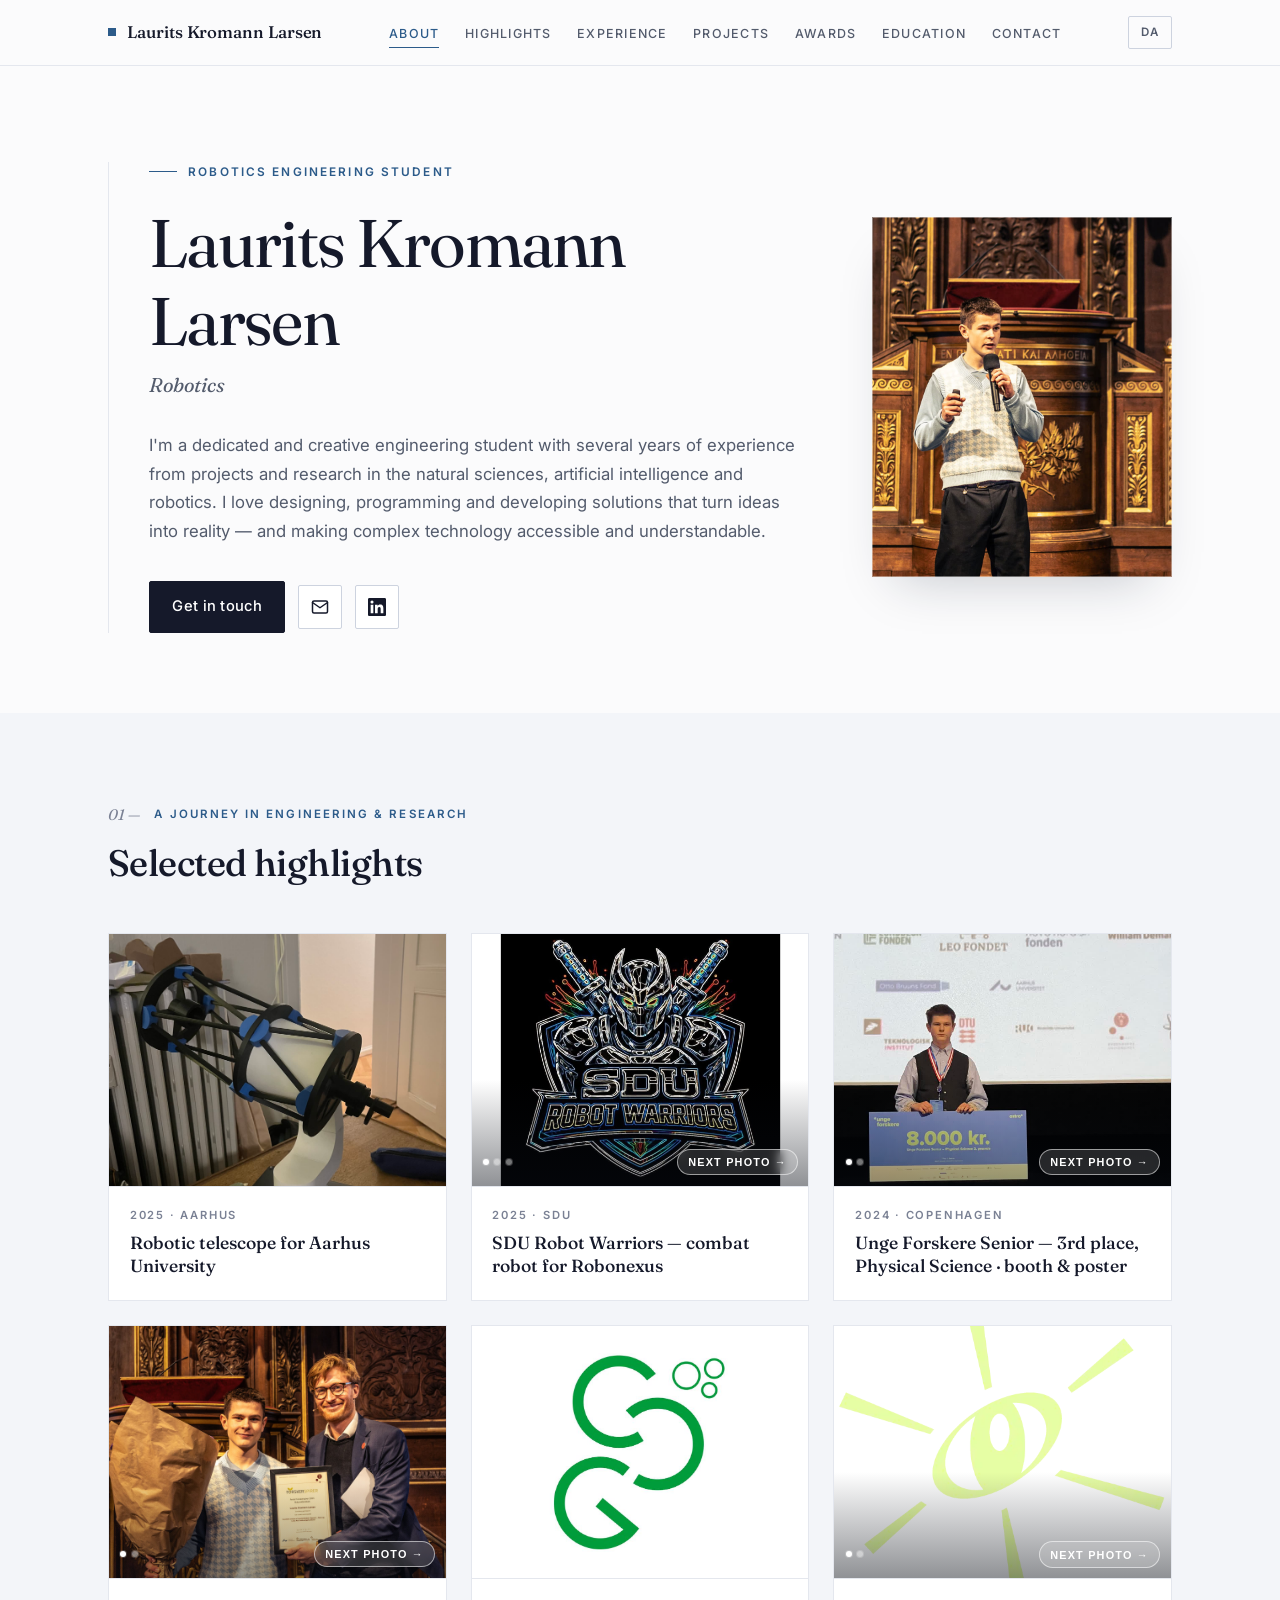
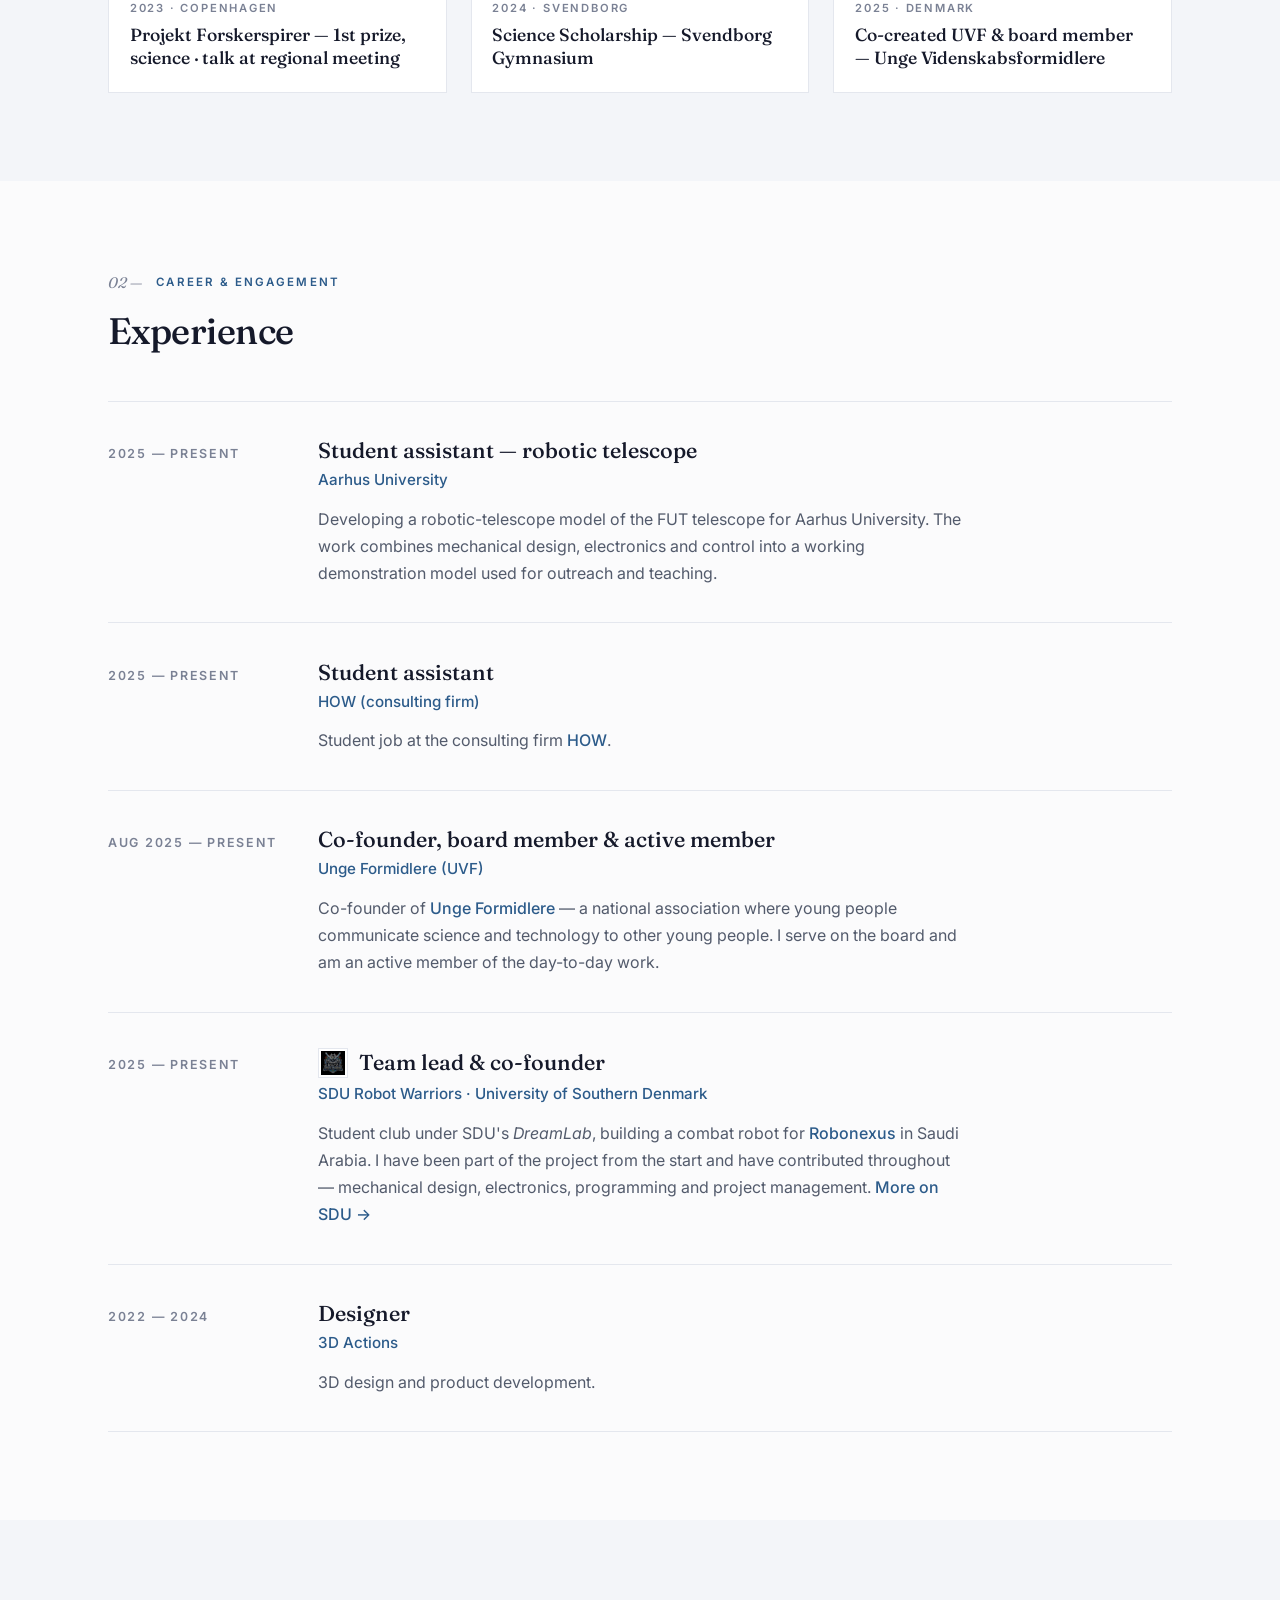
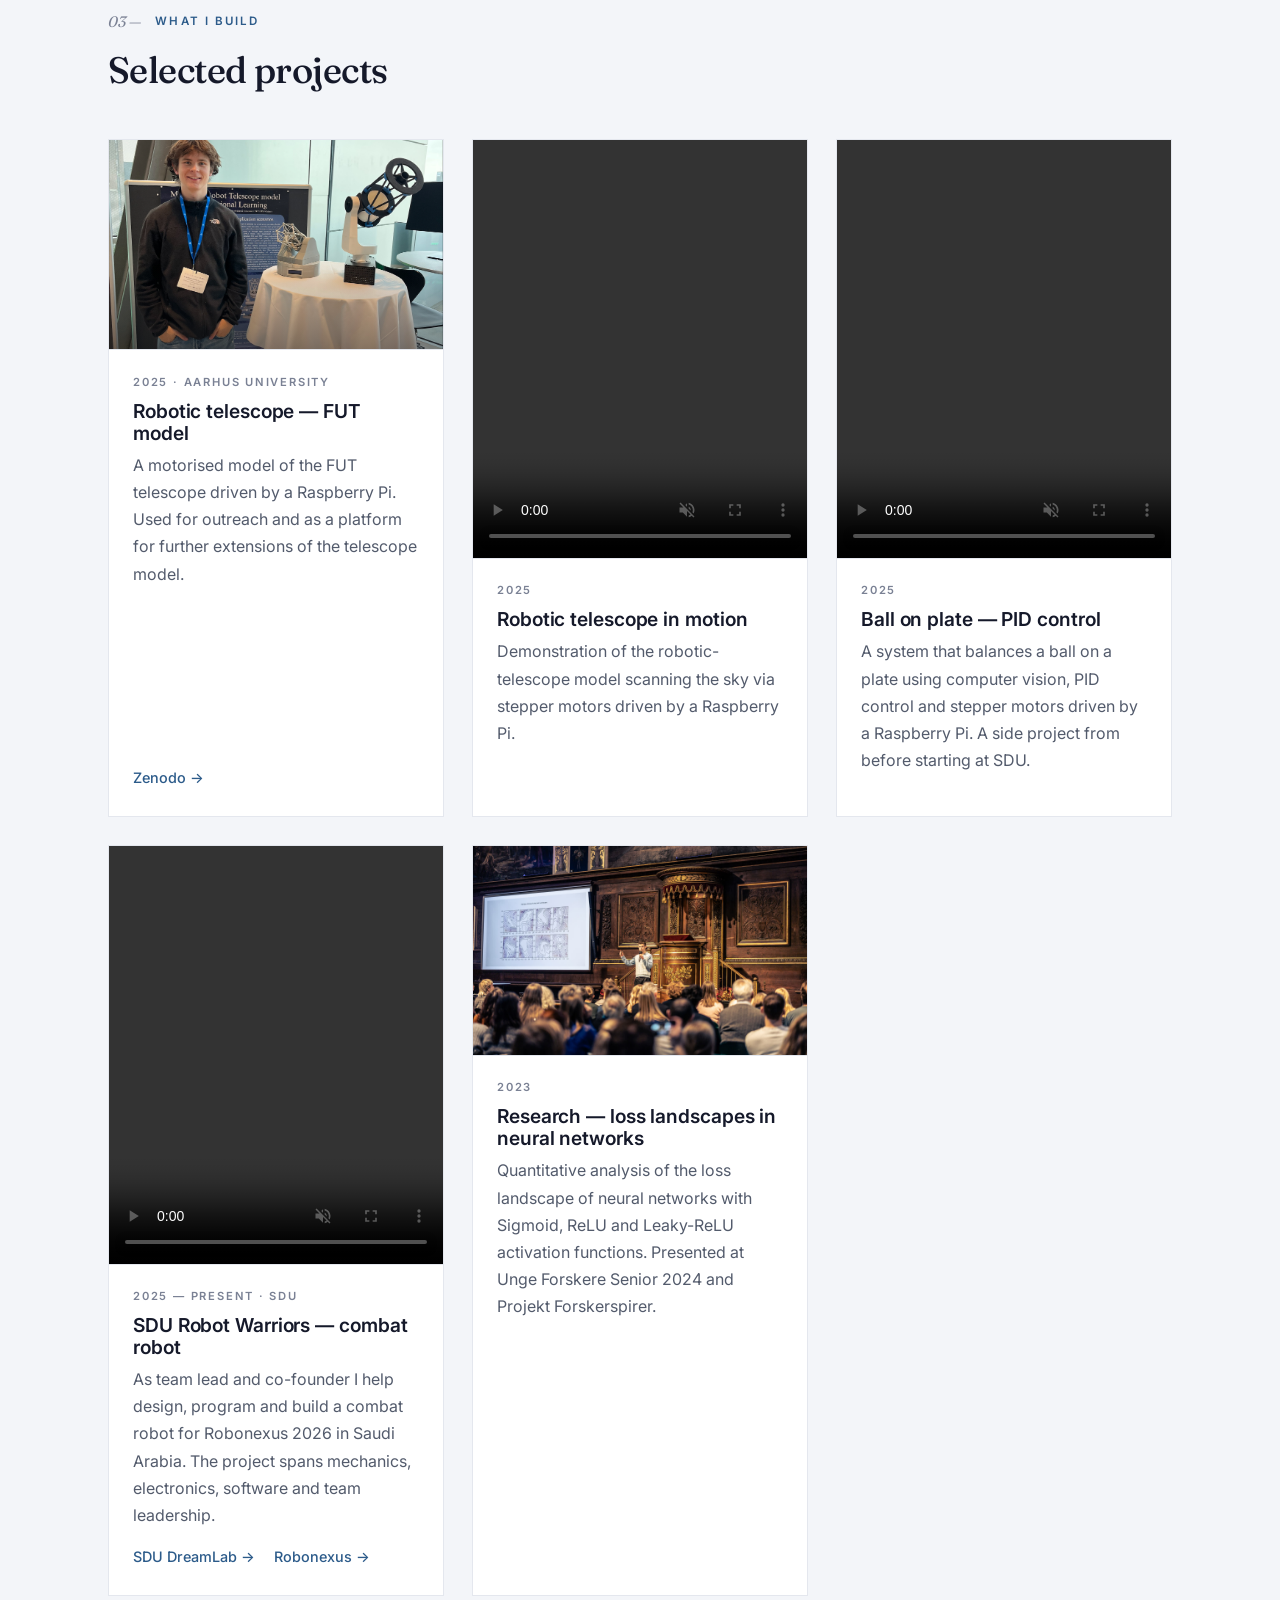
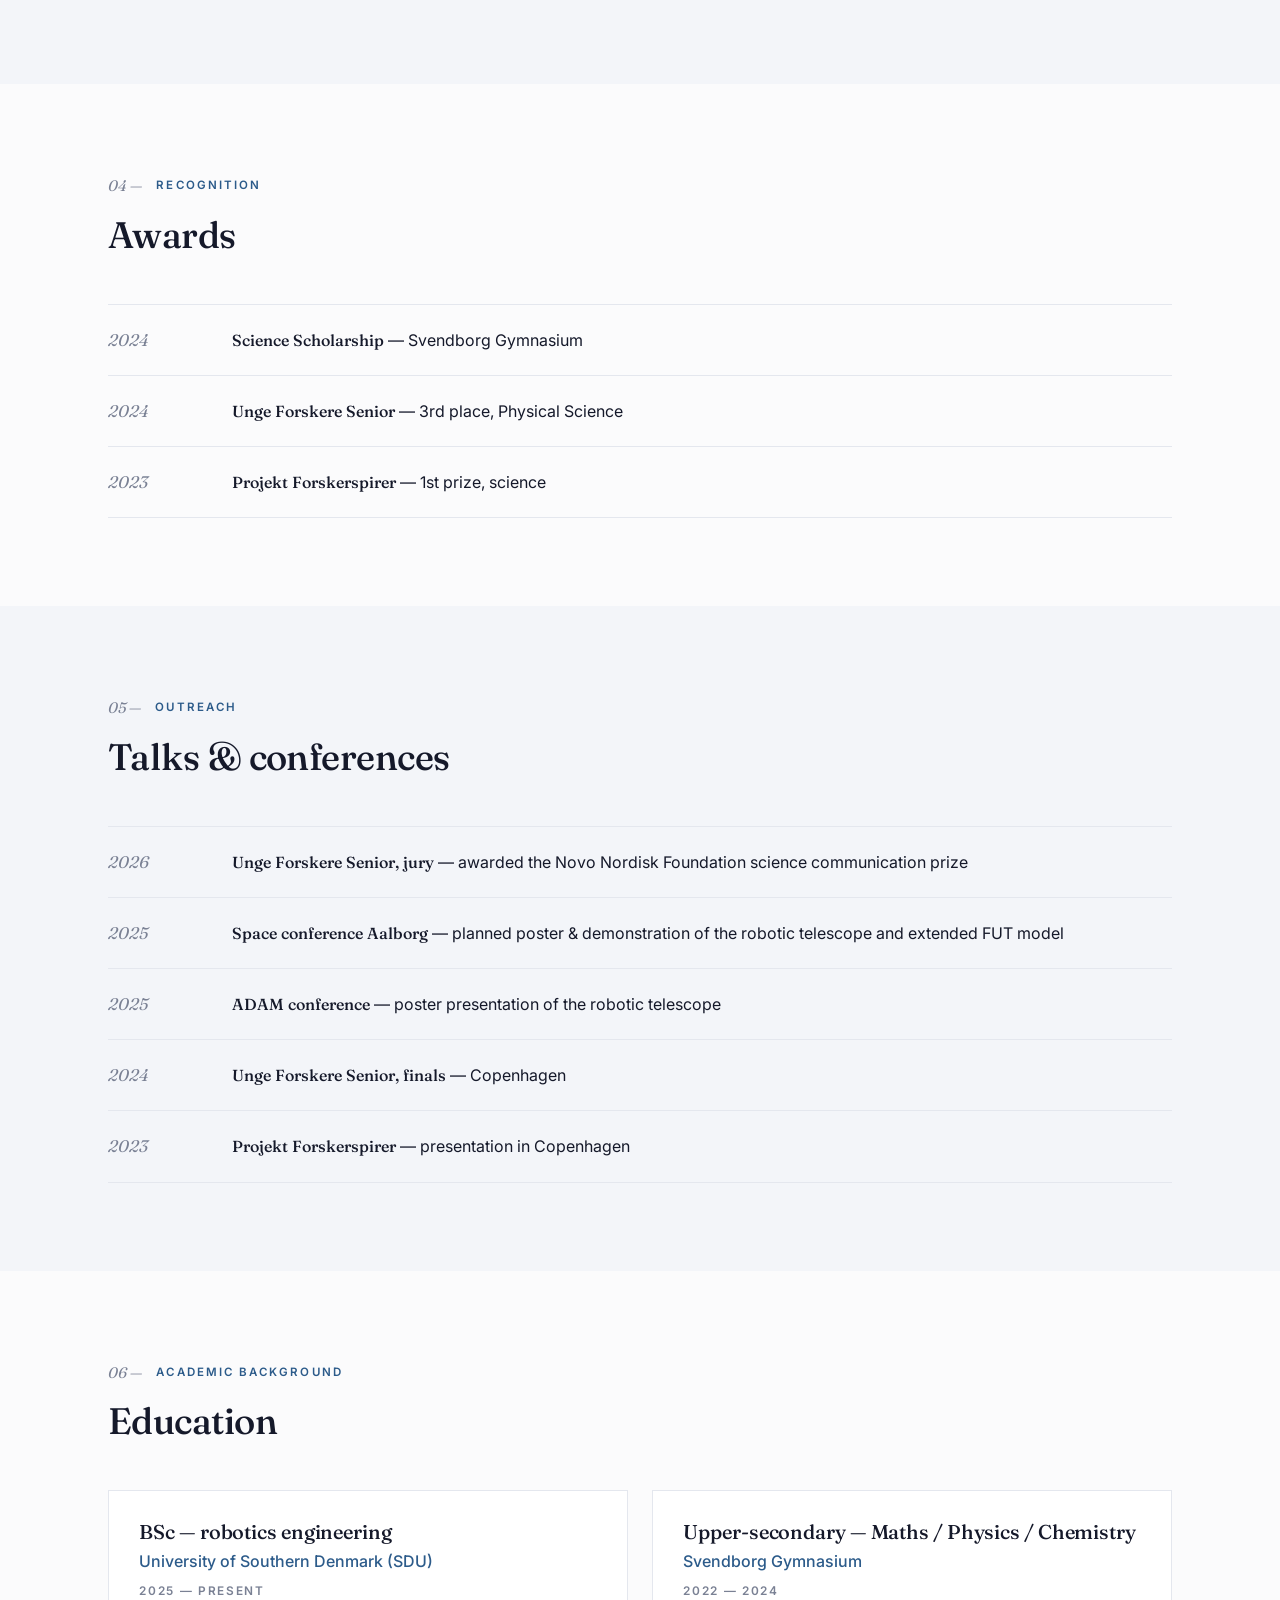
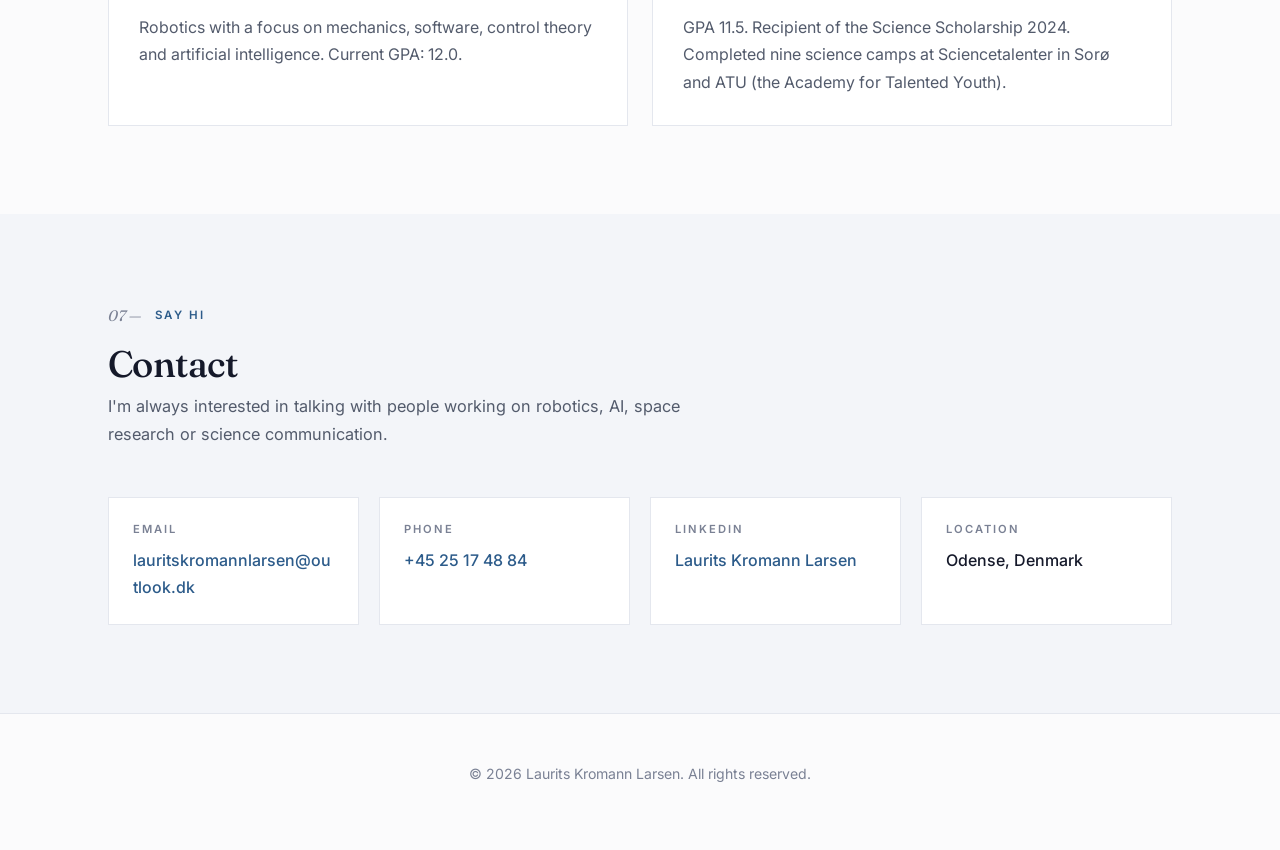
==== commit 2996bb45: "Swipe support on mobile + simplify hero role tags" ====
--- a/en/index.html
+++ b/en/index.html
@@ -52,7 +52,7 @@
       <div class="hero-text">
         <div class="eyebrow">Robotics engineering student</div>
         <h1>Laurits Kromann Larsen</h1>
-        <p class="role">Robotics · Artificial intelligence · Space research</p>
+        <p class="role">Robotics</p>
         <p class="lead">
           I'm a dedicated and creative engineering student with several years of experience
           from projects and research in the natural sciences, artificial intelligence and
@@ -457,6 +457,6 @@
   </div>
 </footer>
 
-<script src="../assets/js/main.js?v=20260501"></script>
+<script src="../assets/js/main.js?v=20260502"></script>
 </body>
 </html>
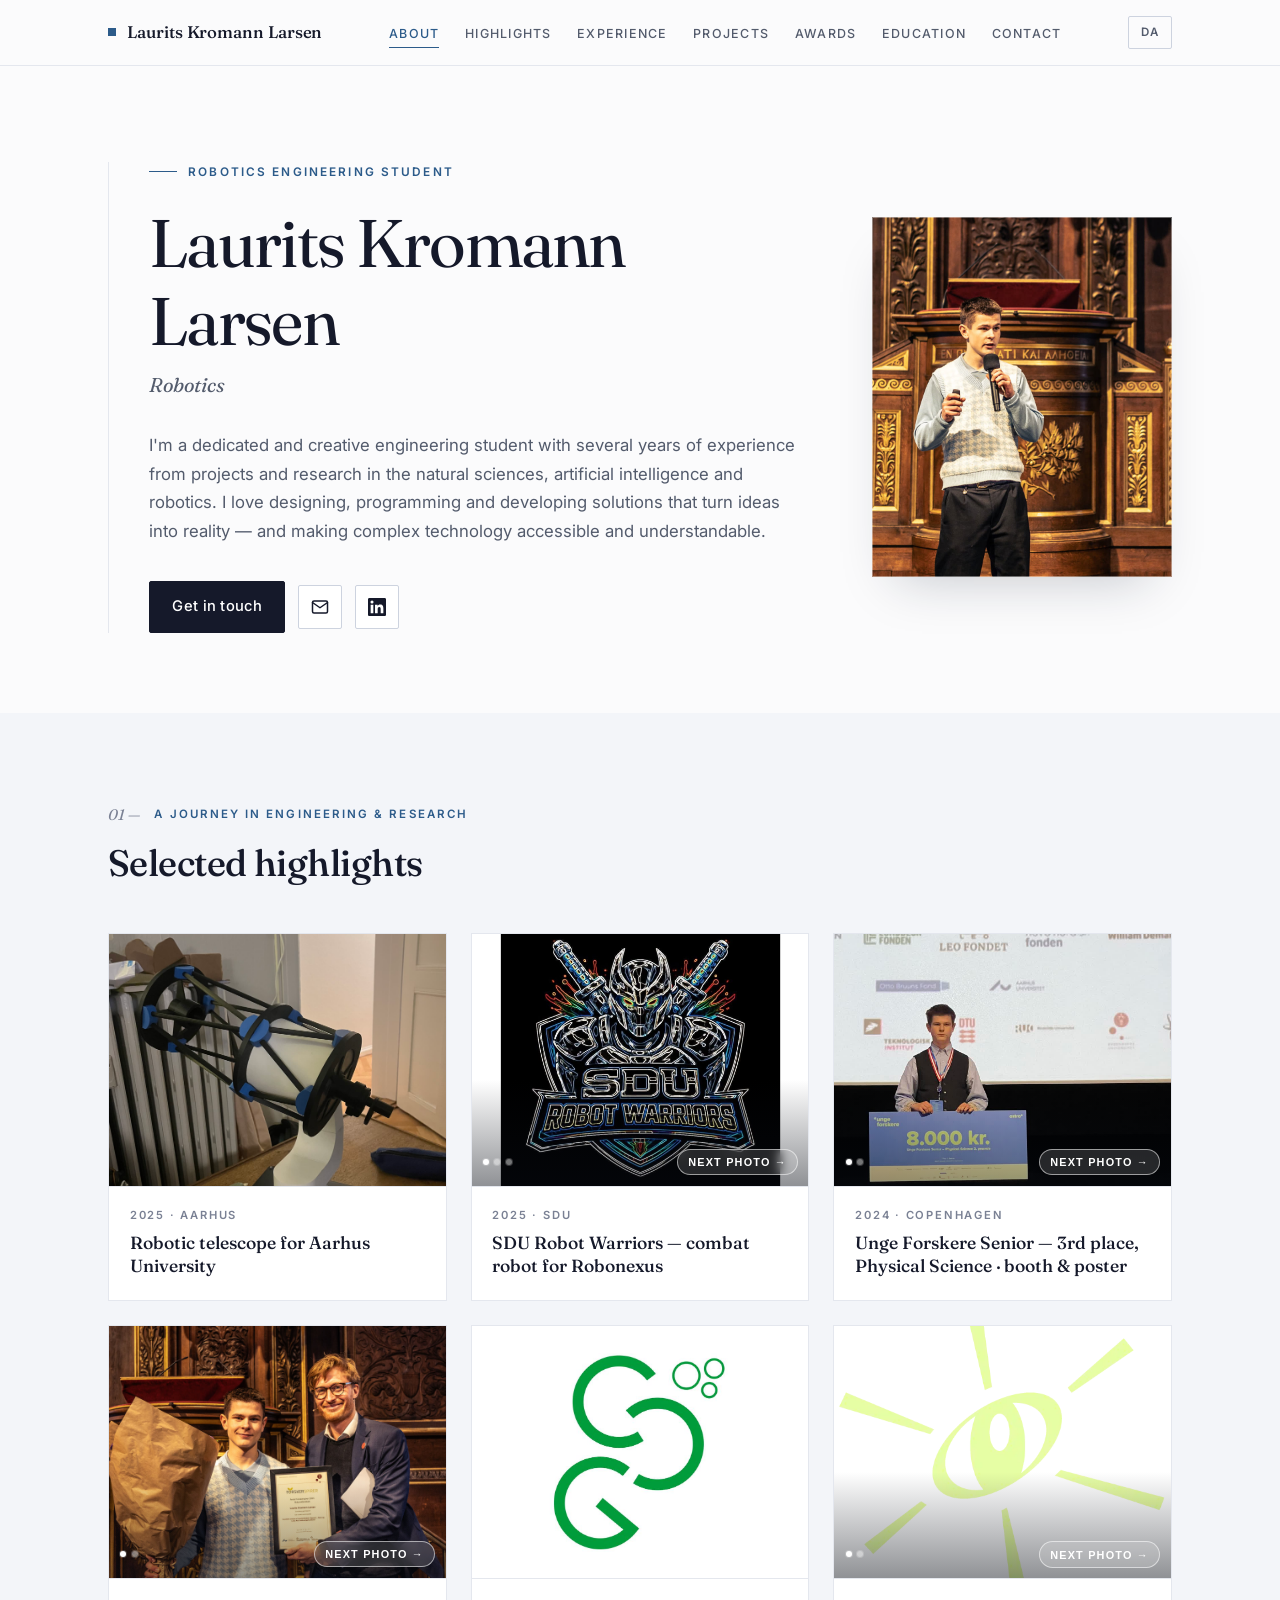
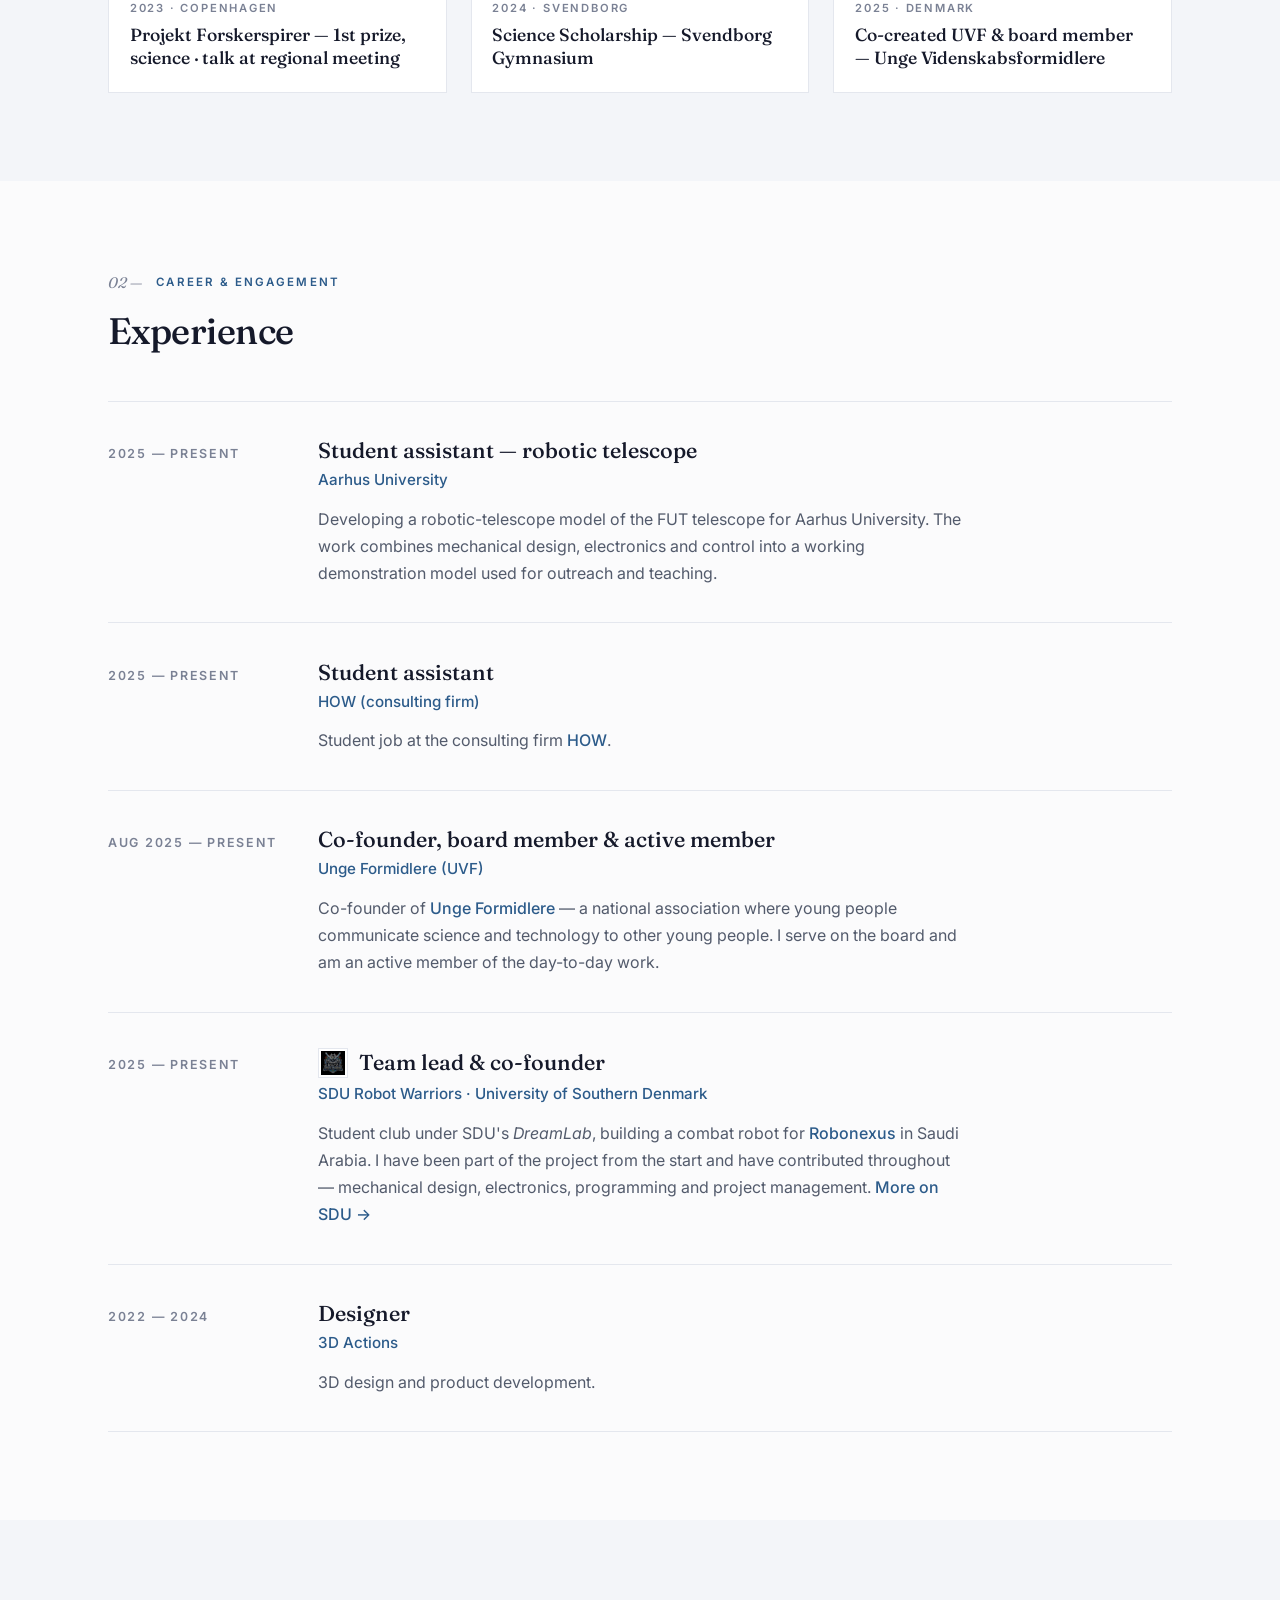
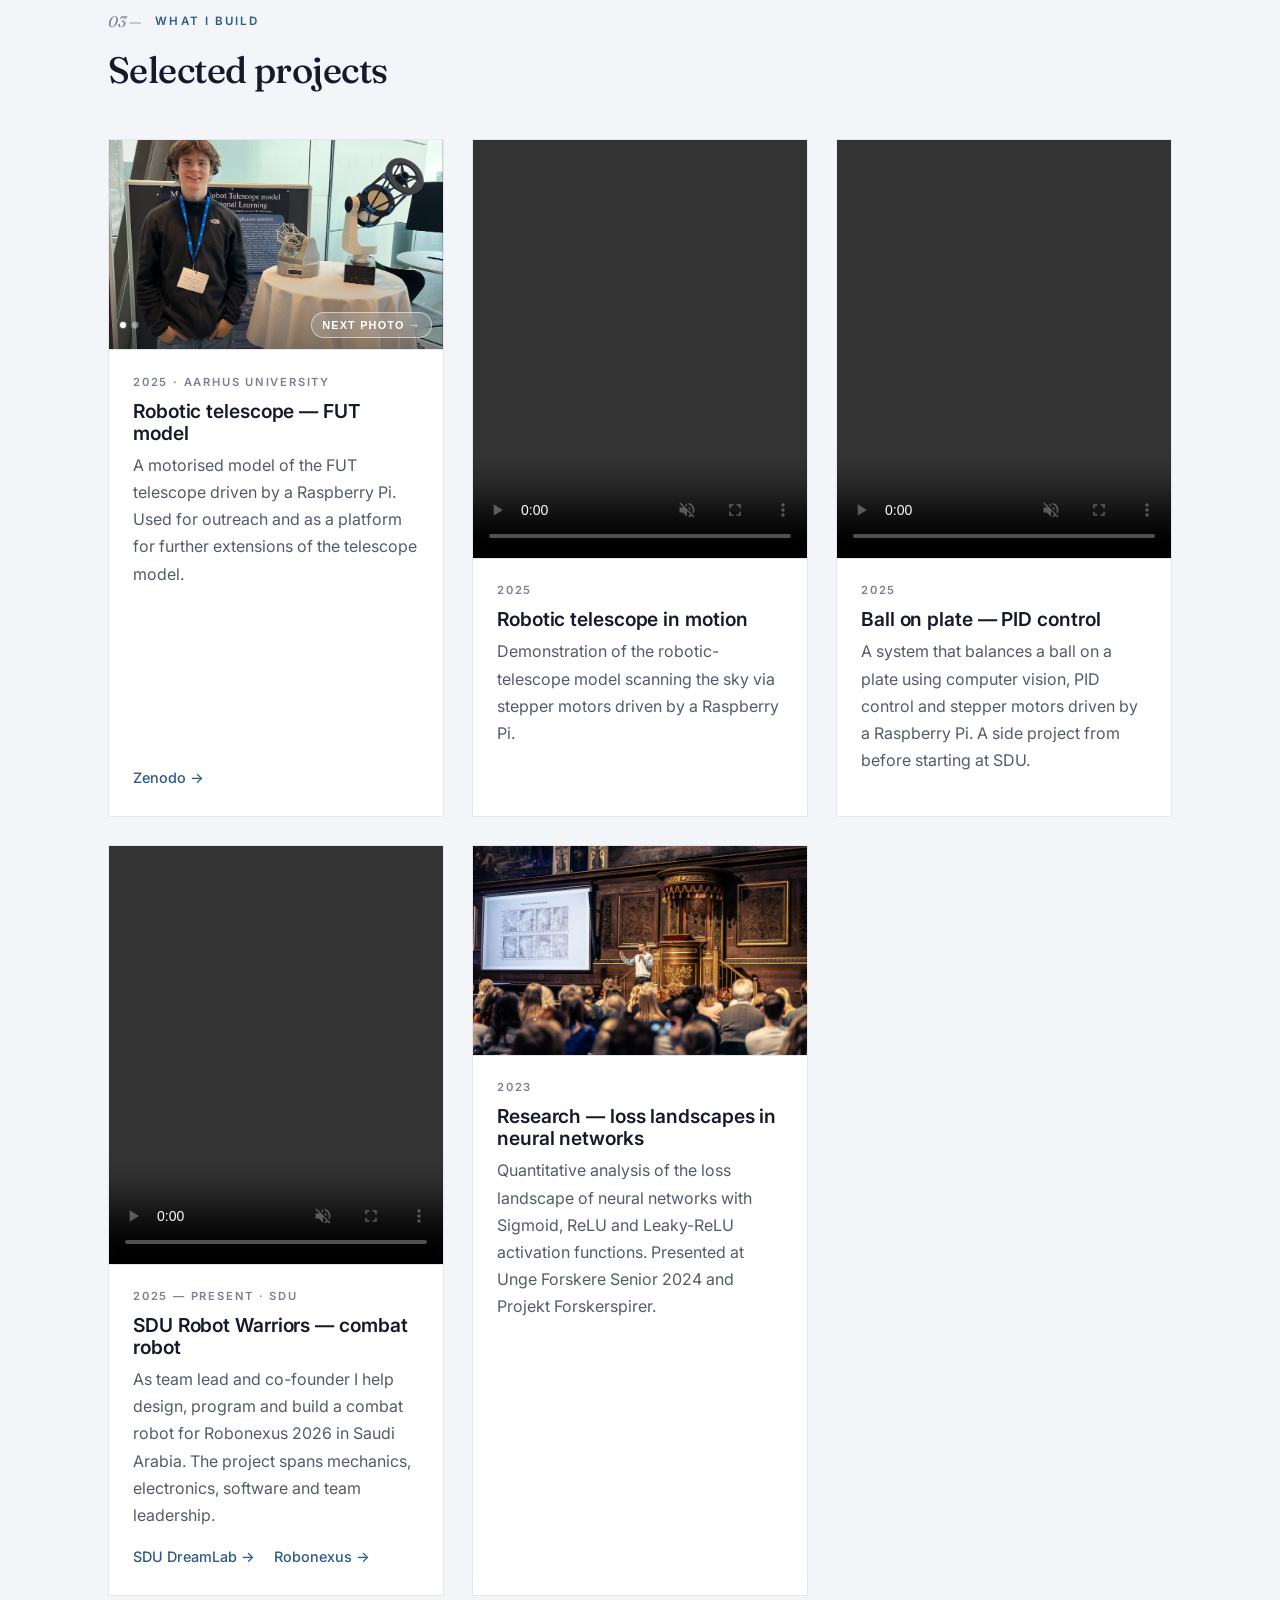
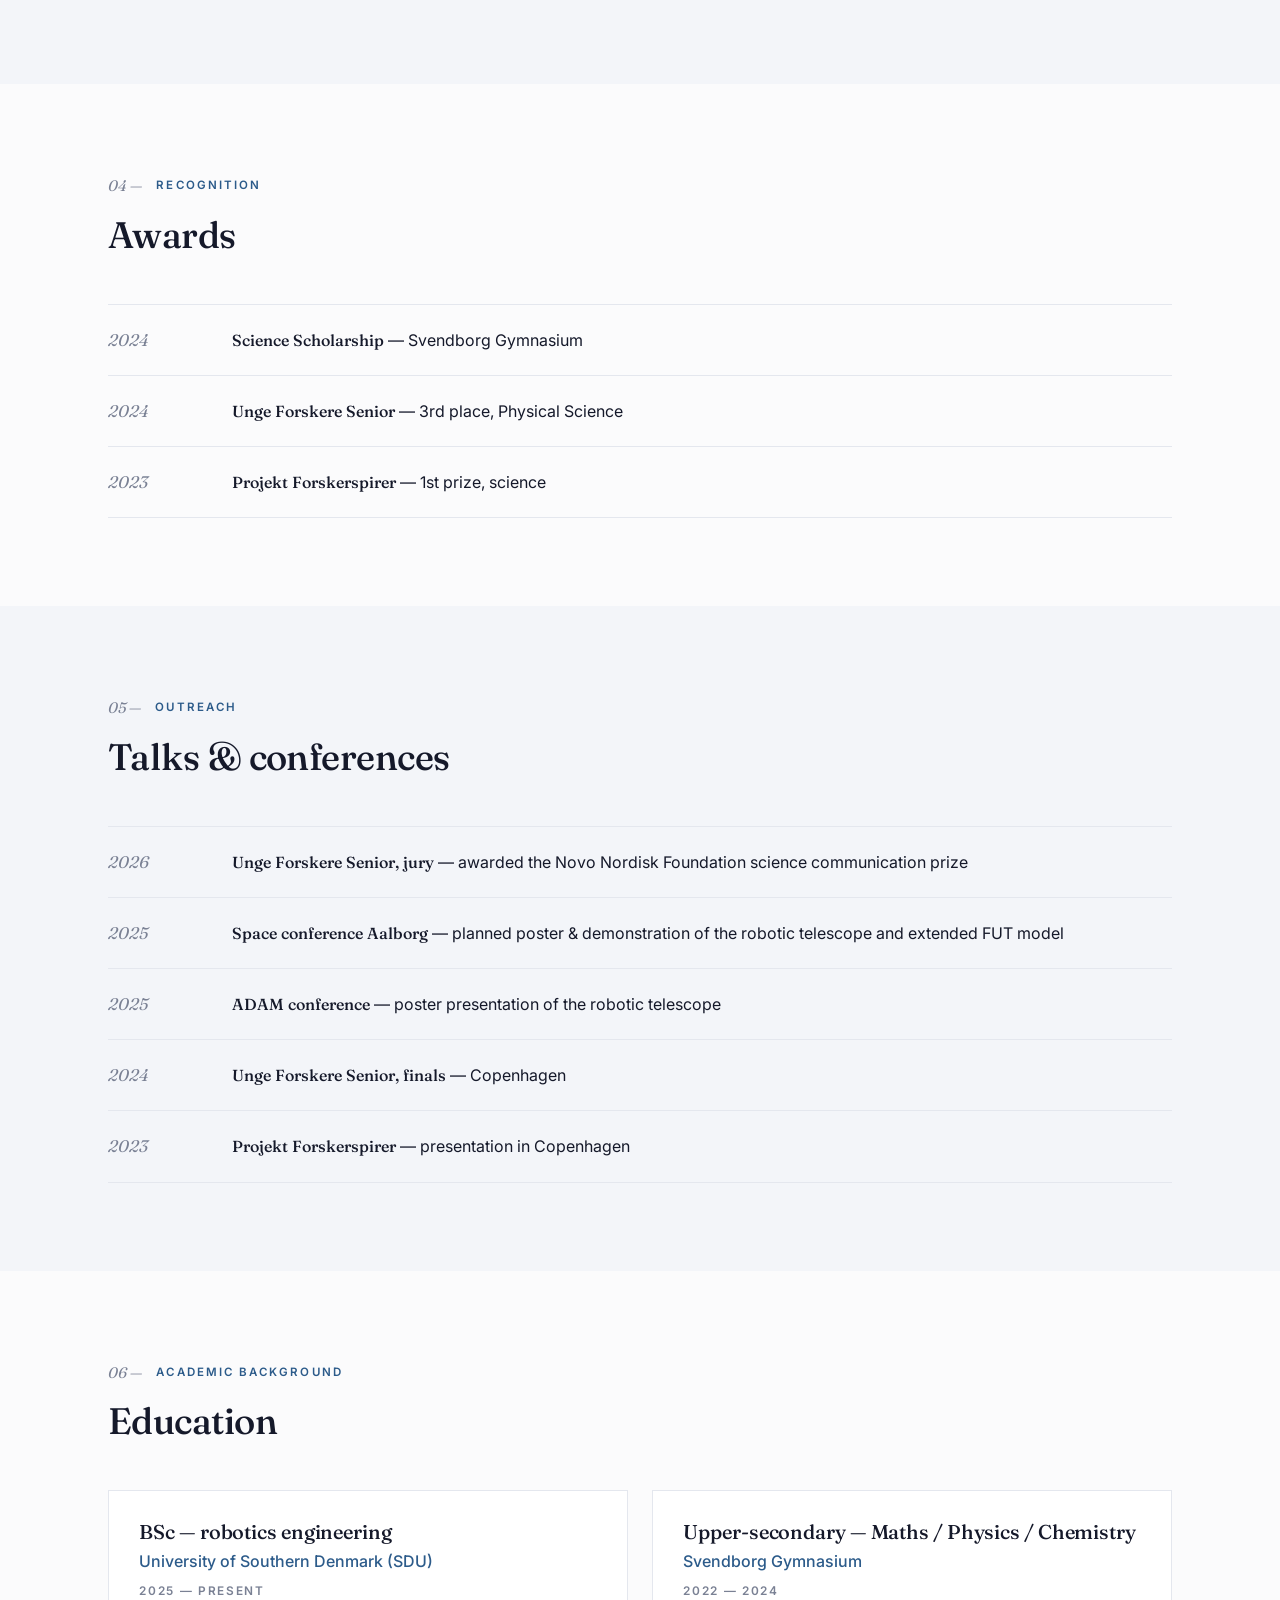
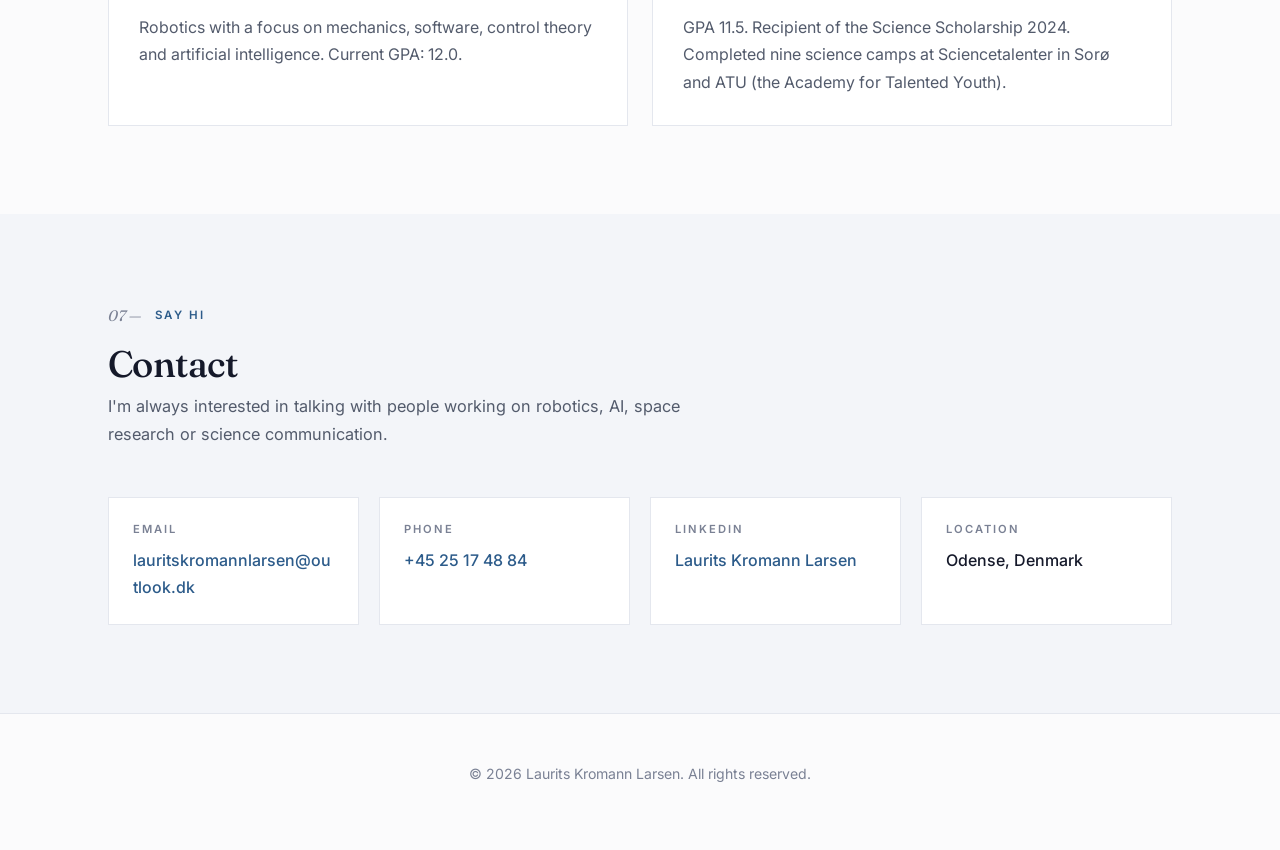
==== commit 5ecbddb0: "Swipe support on mobile + simplify hero role tags" ====
--- a/en/index.html
+++ b/en/index.html
@@ -13,7 +13,7 @@
   <meta property="og:locale" content="en_GB" />
 
   <link rel="icon" type="image/svg+xml" href="../favicon.svg" />
-  <link rel="stylesheet" href="../assets/css/styles.css" />
+  <link rel="stylesheet" href="../assets/css/styles.css?v=20260502" />
 
   <link rel="preconnect" href="https://fonts.googleapis.com" />
   <link rel="preconnect" href="https://fonts.gstatic.com" crossorigin />
--- a/assets/css/styles.css
+++ b/assets/css/styles.css
@@ -400,6 +400,7 @@
   padding: 0.38rem 0.62rem;
   border-radius: 999px;
   cursor: pointer;
+  touch-action: manipulation;
 }
 .highlight-card .img-wrap.rotator .img-rotator-next:hover {
   background: rgba(255, 255, 255, 0.24);
@@ -541,6 +542,46 @@
 }
 .project-card .media.project-rotator .rotator-image.is-active {
   opacity: 1;
+}
+.project-card .media.project-rotator .img-rotator-controls {
+  position: absolute;
+  left: 0.7rem;
+  right: 0.7rem;
+  bottom: 0.7rem;
+  z-index: 2;
+  display: flex;
+  align-items: center;
+  justify-content: space-between;
+  gap: 0.6rem;
+}
+.project-card .media.project-rotator .rotator-dots {
+  display: inline-flex;
+  gap: 0.35rem;
+}
+.project-card .media.project-rotator .dot {
+  width: 6px;
+  height: 6px;
+  border-radius: 50%;
+  background: rgba(255, 255, 255, 0.45);
+  box-shadow: 0 0 0 1px rgba(255, 255, 255, 0.2);
+}
+.project-card .media.project-rotator .dot.is-active {
+  background: #fff;
+}
+.project-card .media.project-rotator .img-rotator-next {
+  border: 1px solid rgba(255, 255, 255, 0.55);
+  background: rgba(255, 255, 255, 0.14);
+  backdrop-filter: blur(6px);
+  -webkit-backdrop-filter: blur(6px);
+  color: #fff;
+  font-size: 0.68rem;
+  letter-spacing: 0.11em;
+  text-transform: uppercase;
+  font-weight: 600;
+  padding: 0.38rem 0.62rem;
+  border-radius: 999px;
+  cursor: pointer;
+  touch-action: manipulation;
 }
 .project-card .media.portrait {
   aspect-ratio: 4 / 5;
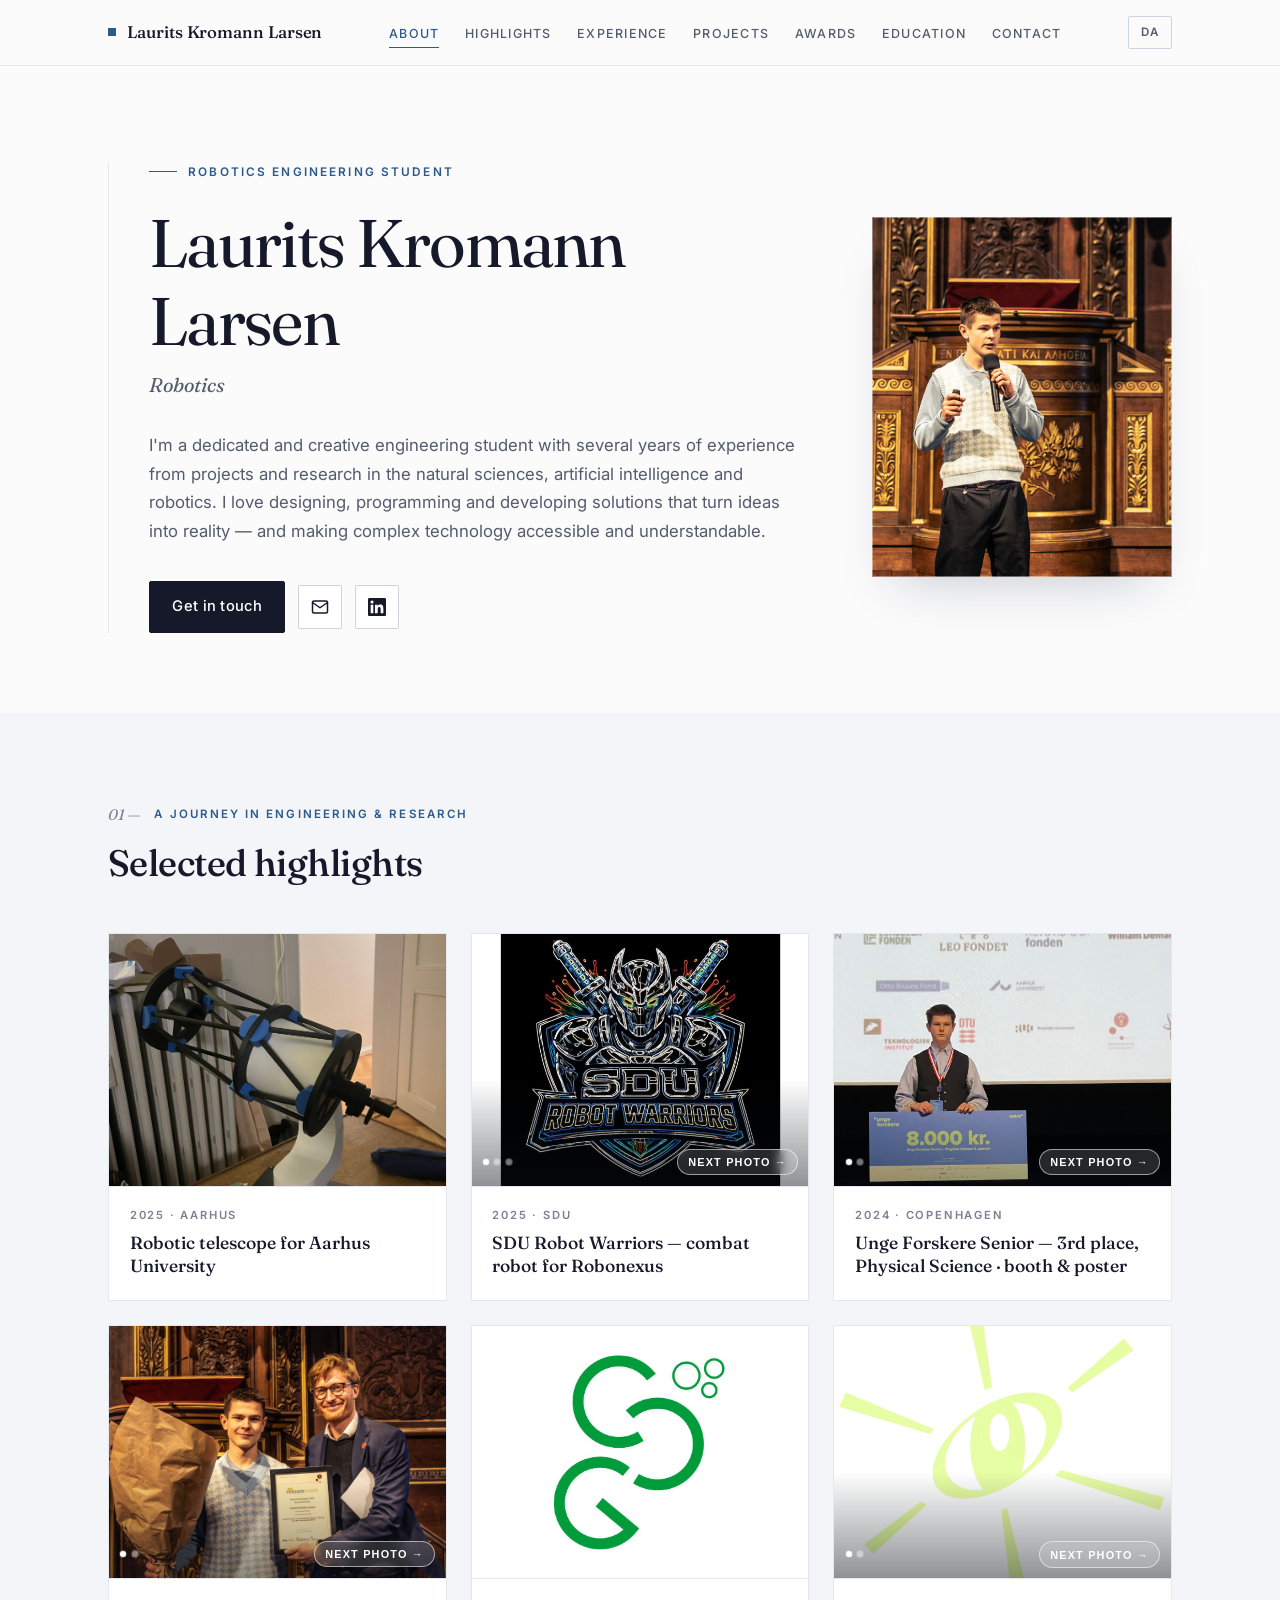
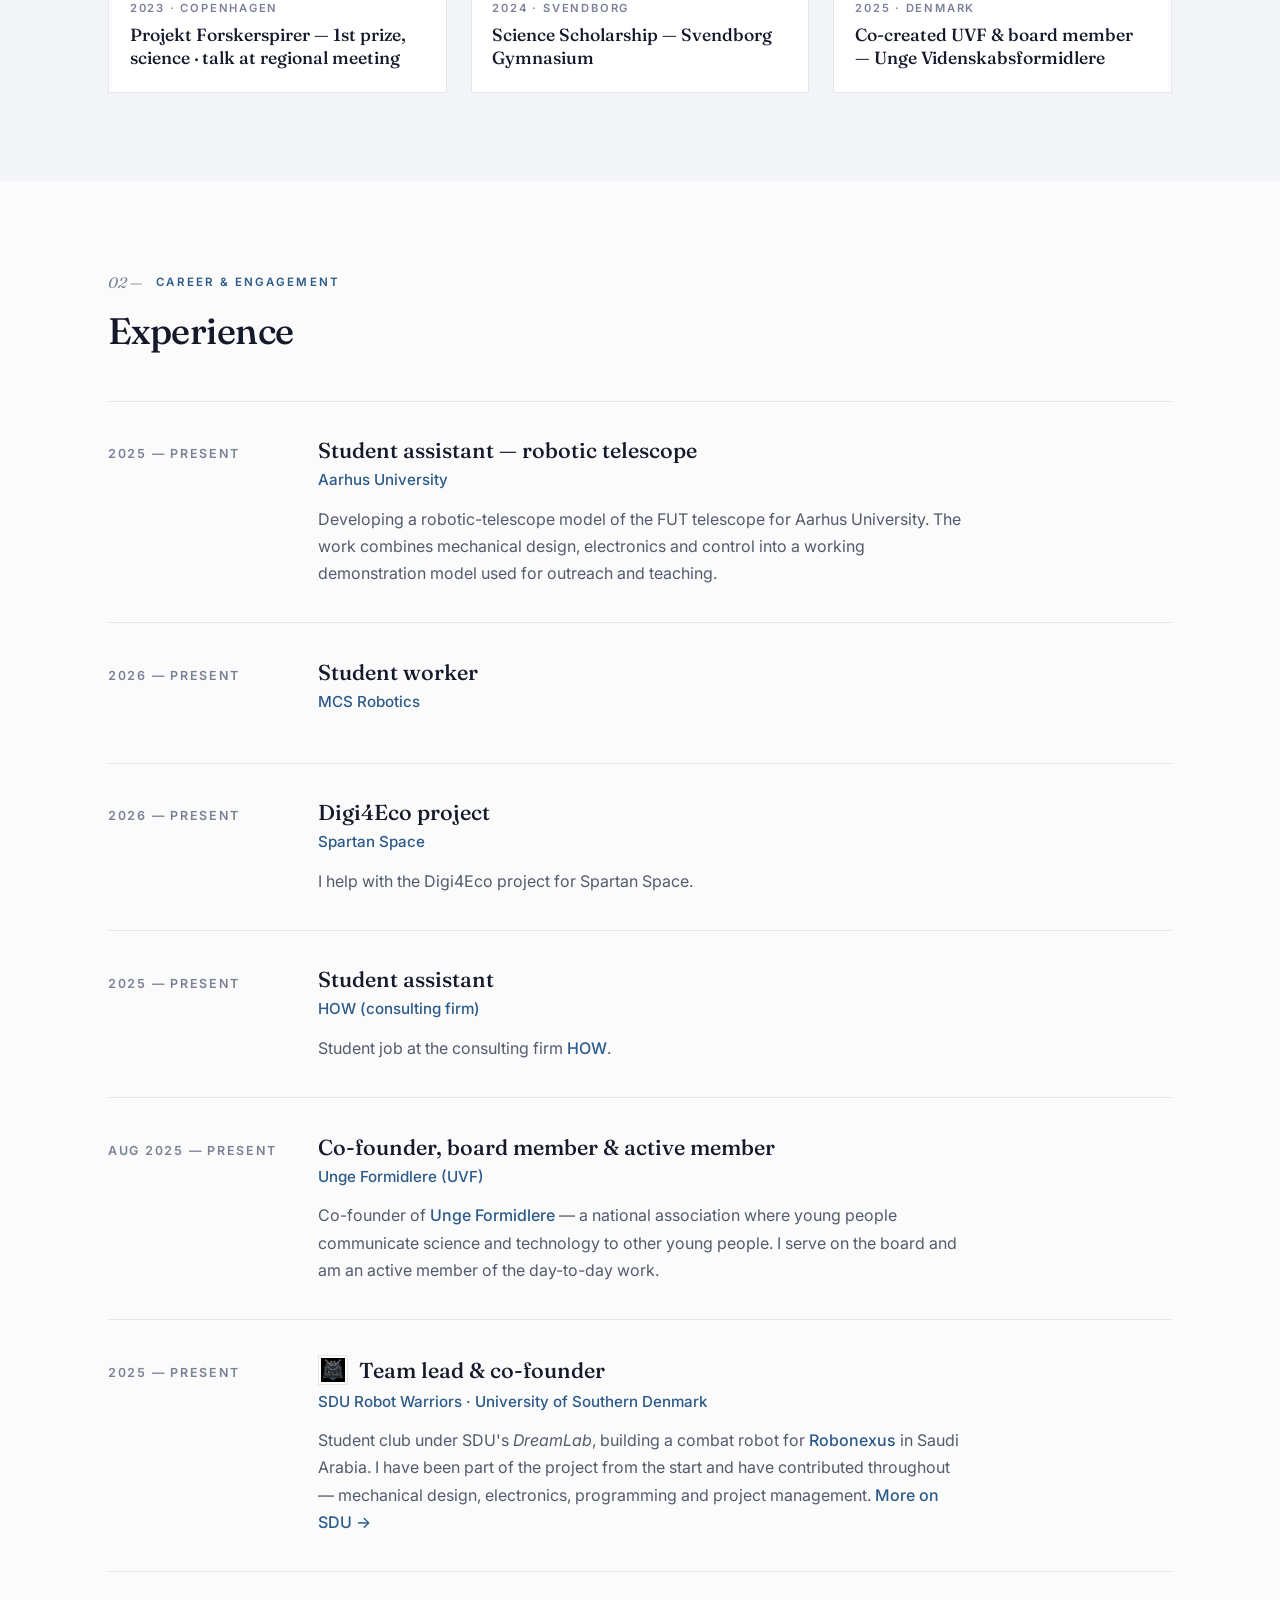
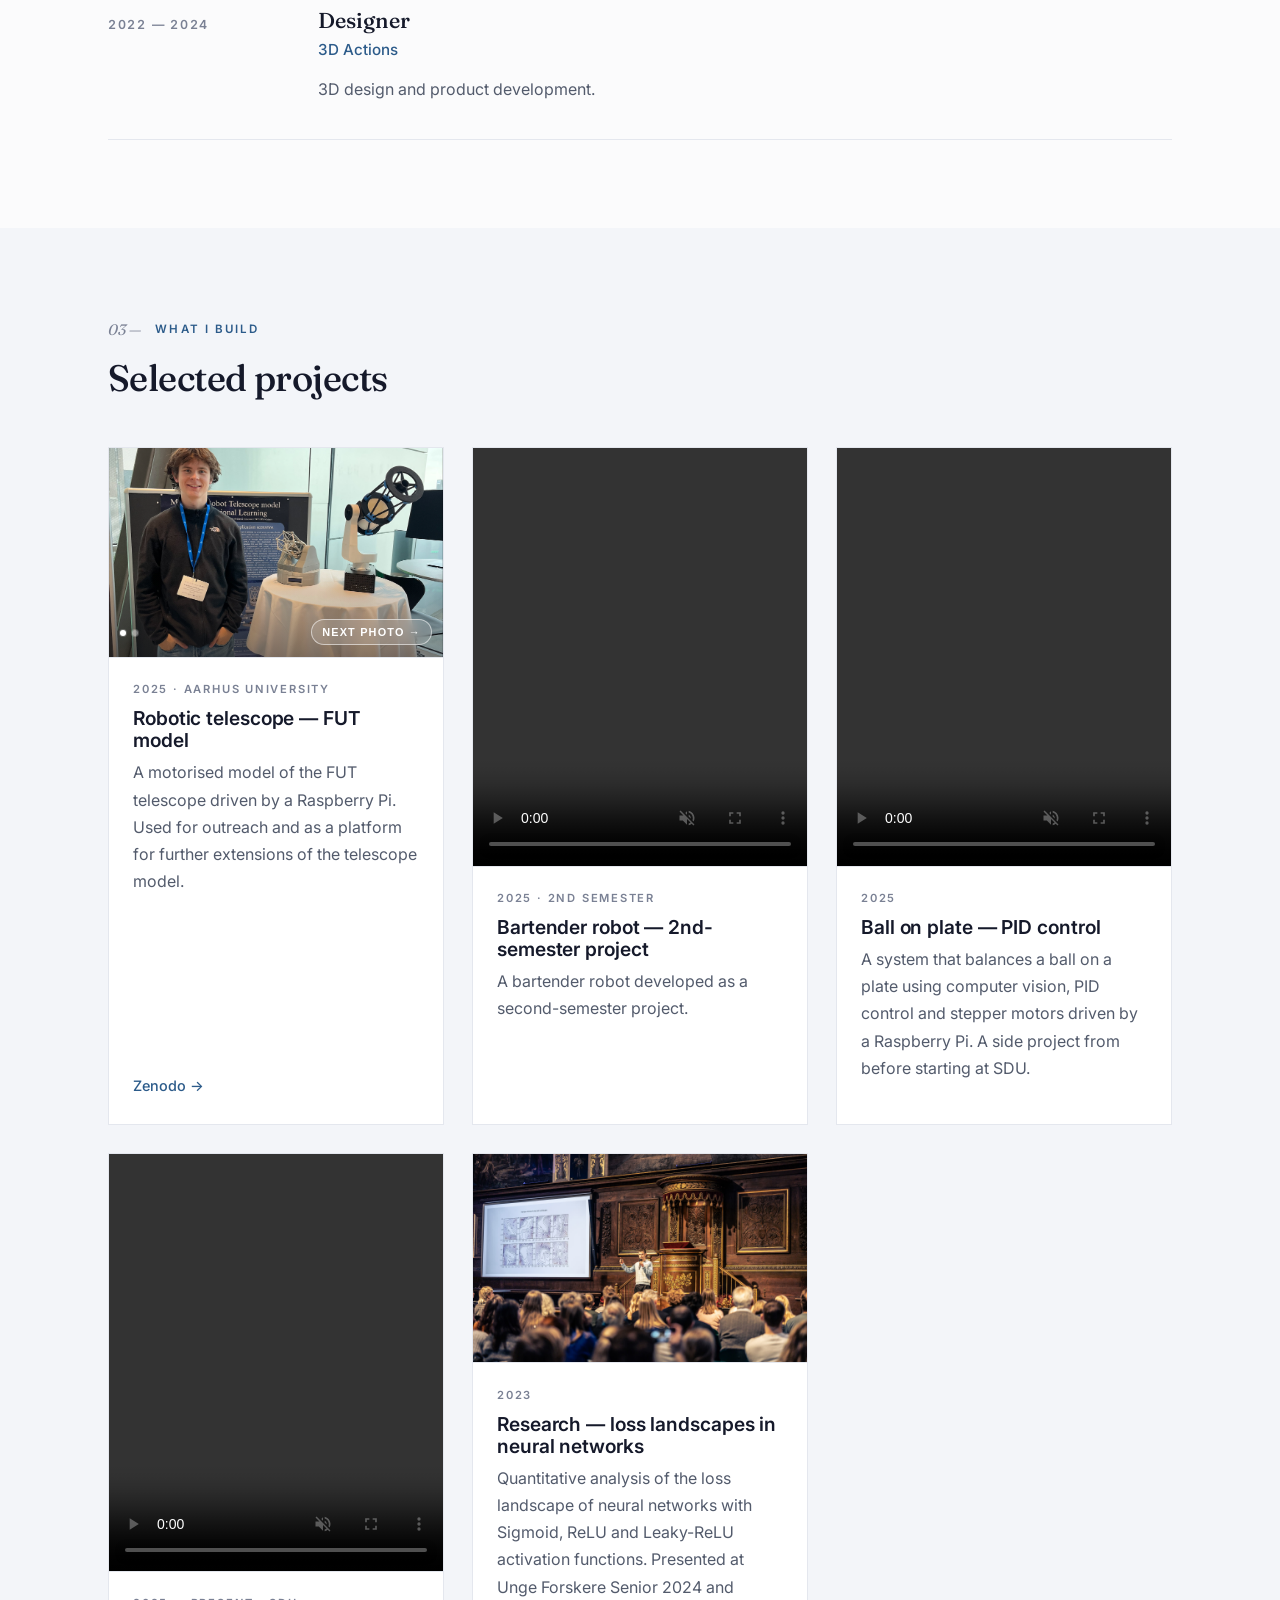
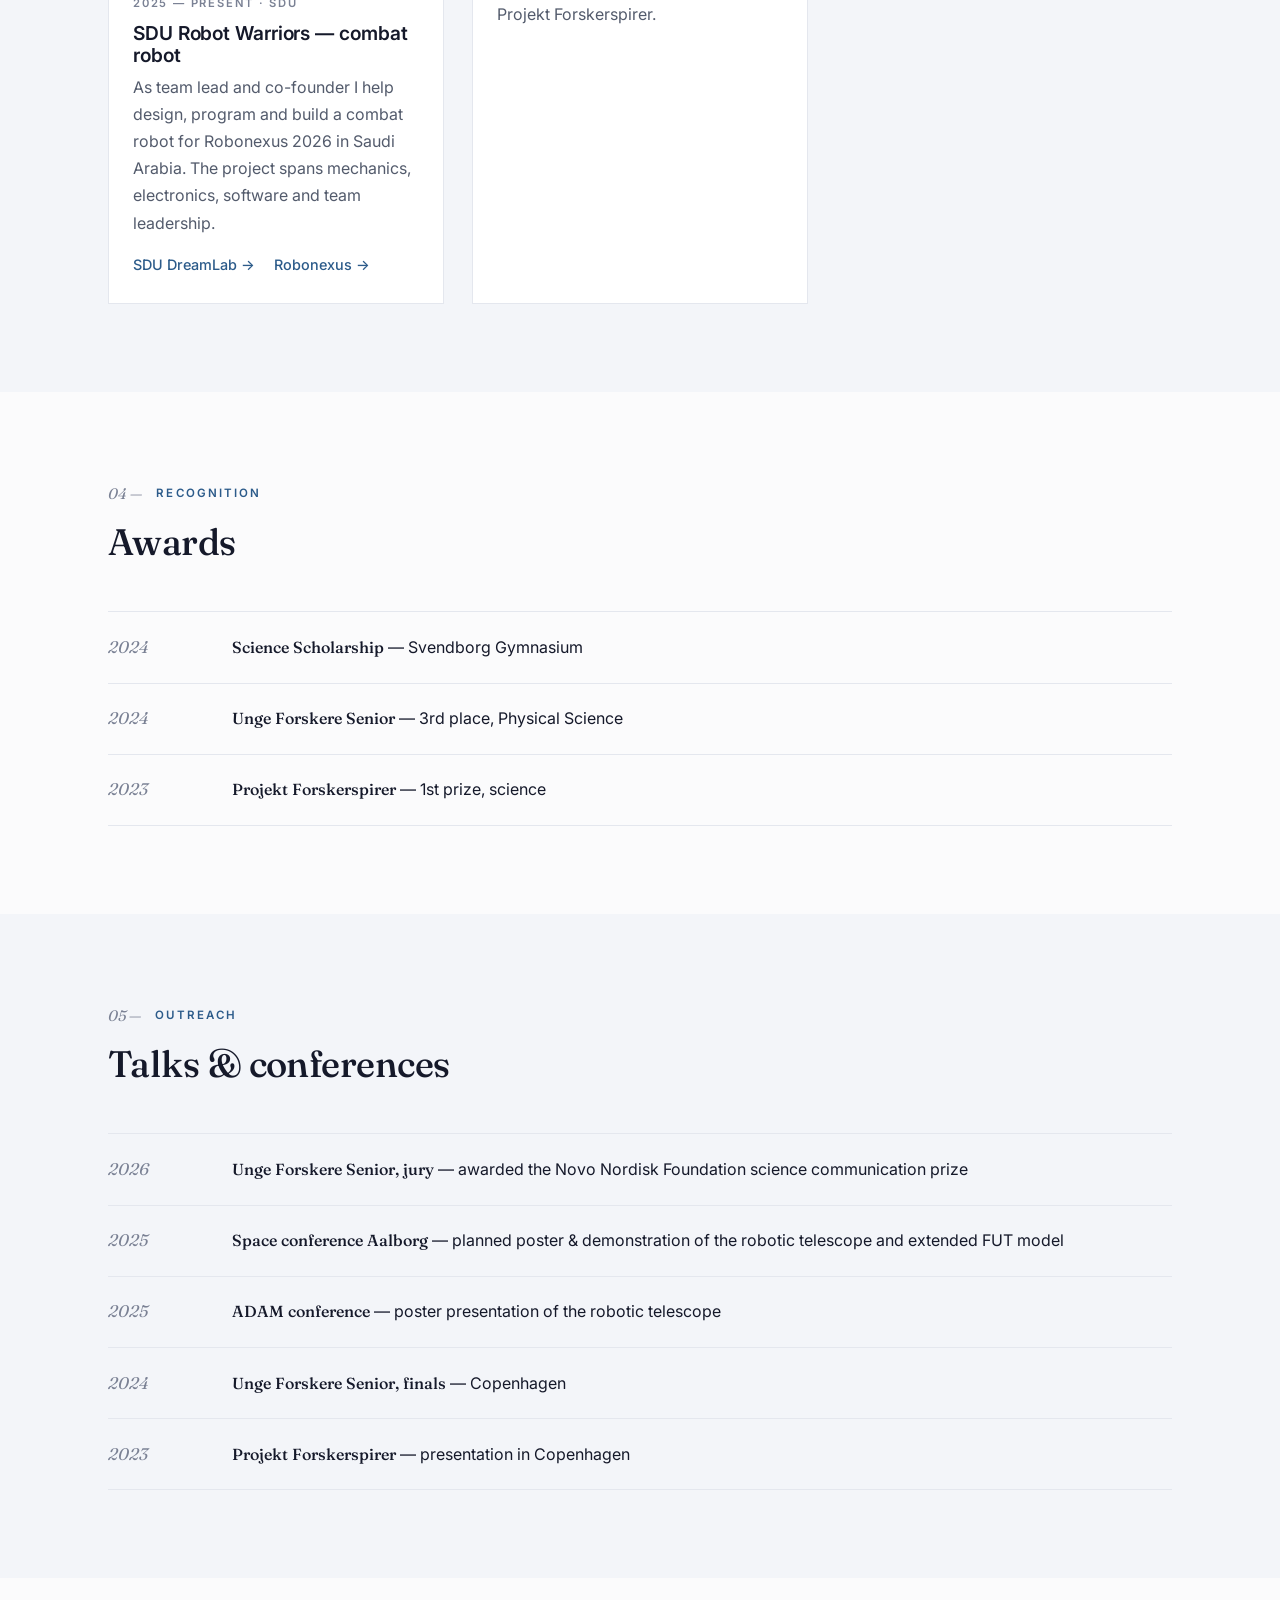
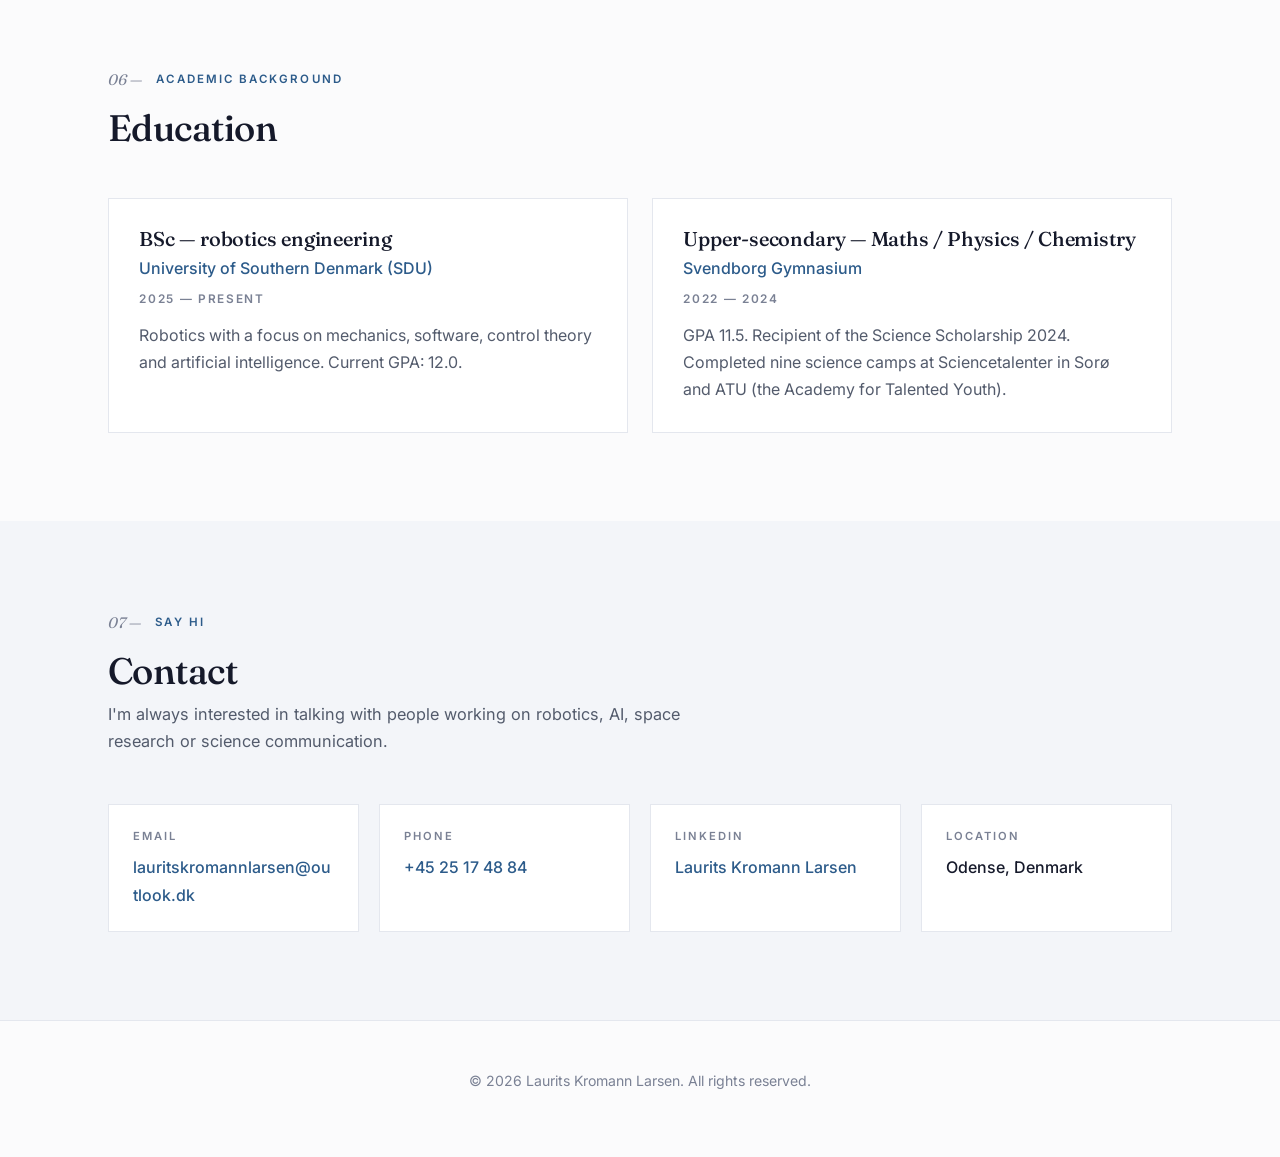
==== commit e4863115: "Update bartender robot project and experience" ====
--- a/en/index.html
+++ b/en/index.html
@@ -204,6 +204,23 @@
         </article>
 
         <article class="exp-card">
+          <div class="exp-date">2026 — present</div>
+          <div class="exp-body">
+            <div class="exp-title">Student worker</div>
+            <span class="exp-org">MCS Robotics</span>
+          </div>
+        </article>
+
+        <article class="exp-card">
+          <div class="exp-date">2026 — present</div>
+          <div class="exp-body">
+            <div class="exp-title">Digi4Eco project</div>
+            <span class="exp-org">Spartan Space</span>
+            <p>I help with the Digi4Eco project for Spartan Space.</p>
+          </div>
+        </article>
+
+        <article class="exp-card">
           <div class="exp-date">2025 — present</div>
           <div class="exp-body">
             <div class="exp-title">Student assistant</div>
@@ -294,14 +311,13 @@
 
         <article class="project-card">
           <div class="media portrait">
-            <video src="../assets/video/robot-arm.mp4" controls muted playsinline preload="metadata"></video>
+            <video src="../assets/video/2semesterProjekt.mp4" controls muted playsinline preload="metadata"></video>
           </div>
           <div class="body">
-            <div class="when">2025</div>
-            <h3>Robotic telescope in motion</h3>
-            <p>
-              Demonstration of the robotic-telescope model scanning the sky via stepper
-              motors driven by a Raspberry Pi.
+            <div class="when">2025 · 2nd semester</div>
+            <h3>Bartender robot — 2nd-semester project</h3>
+            <p>
+              A bartender robot developed as a second-semester project.
             </p>
           </div>
         </article>
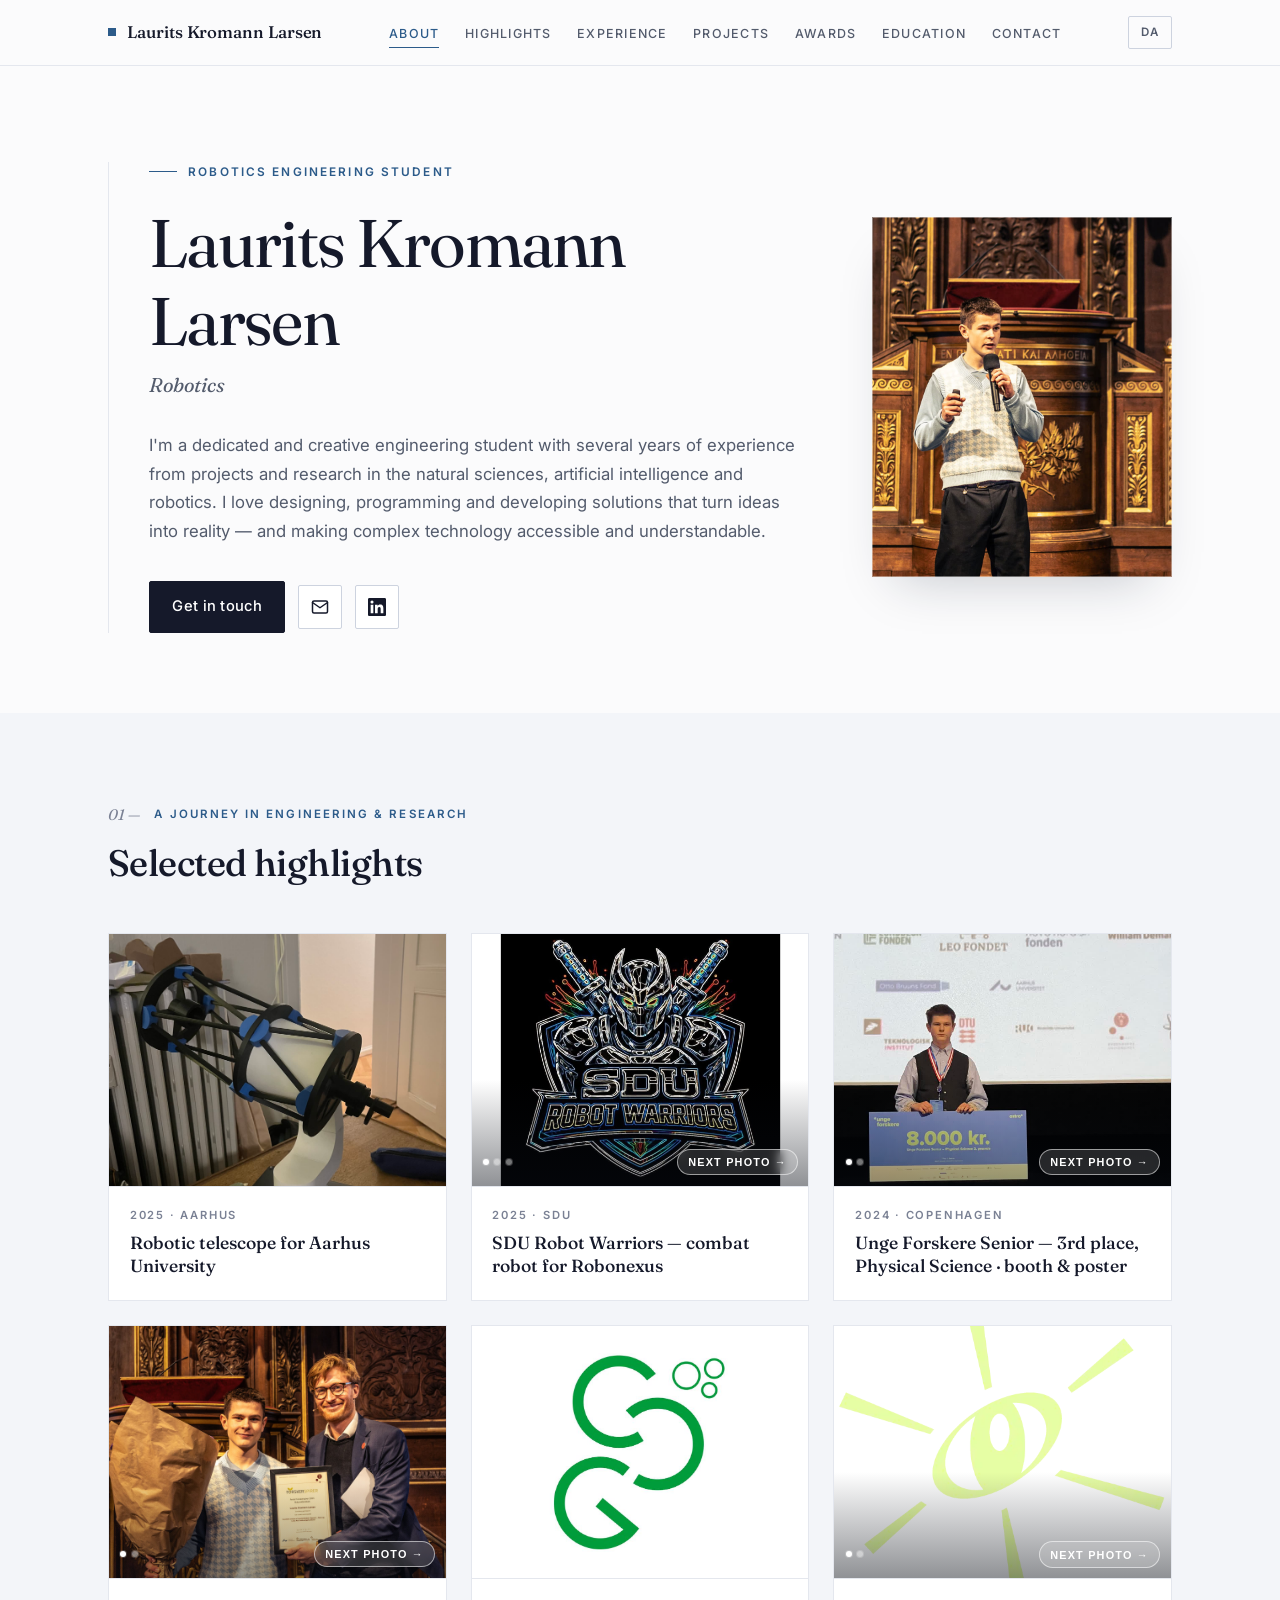
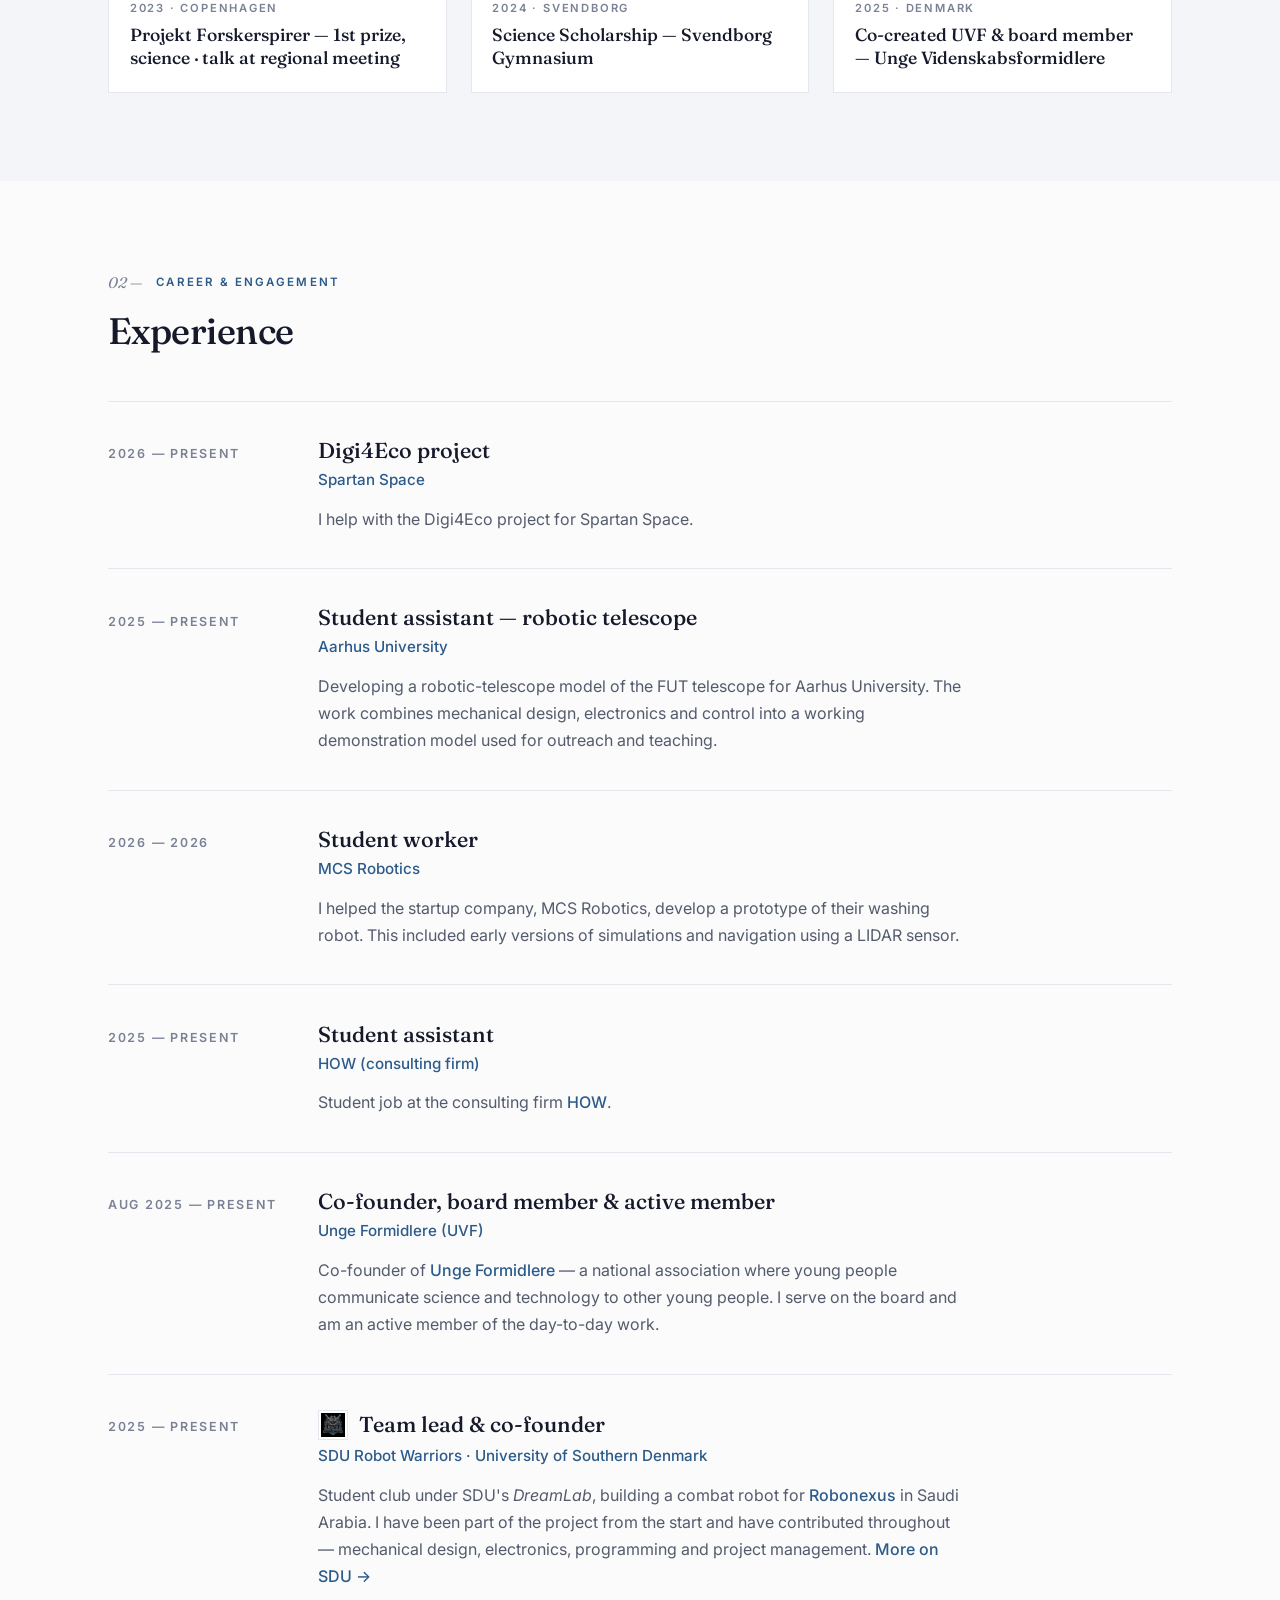
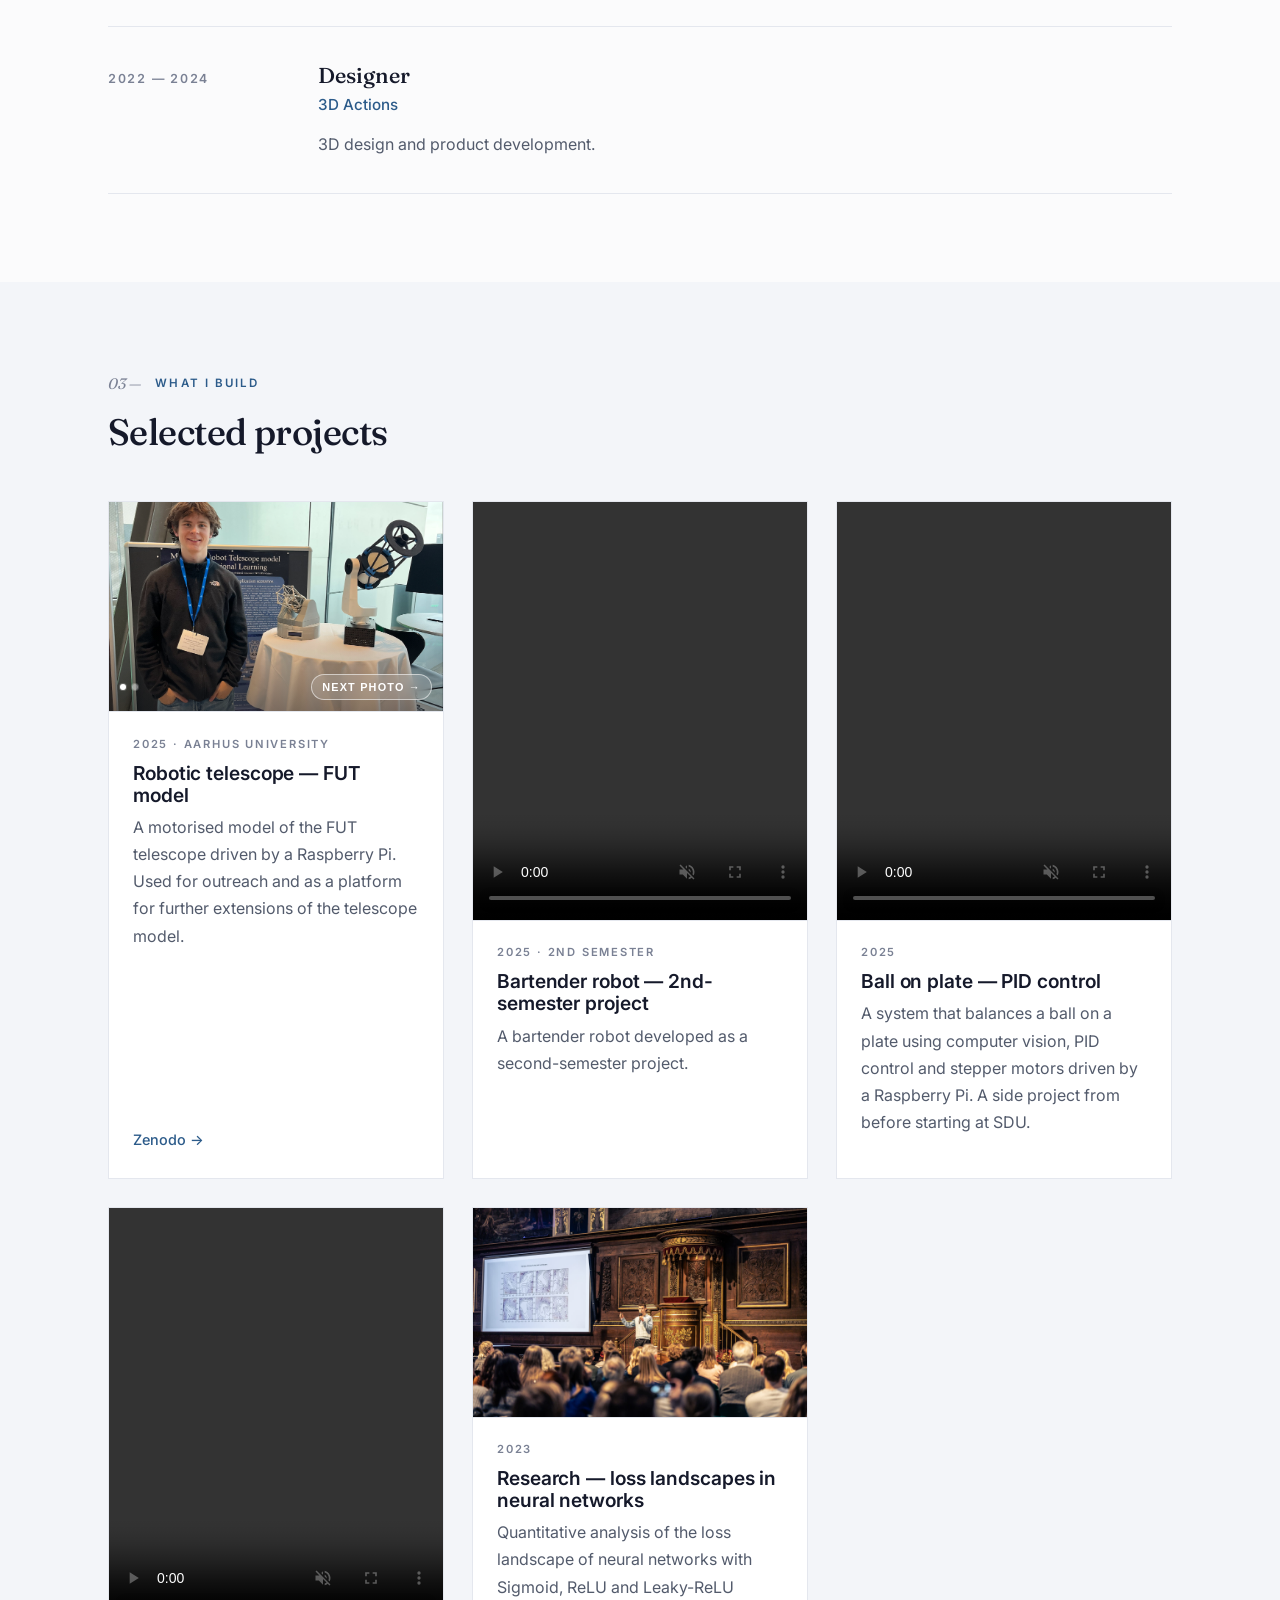
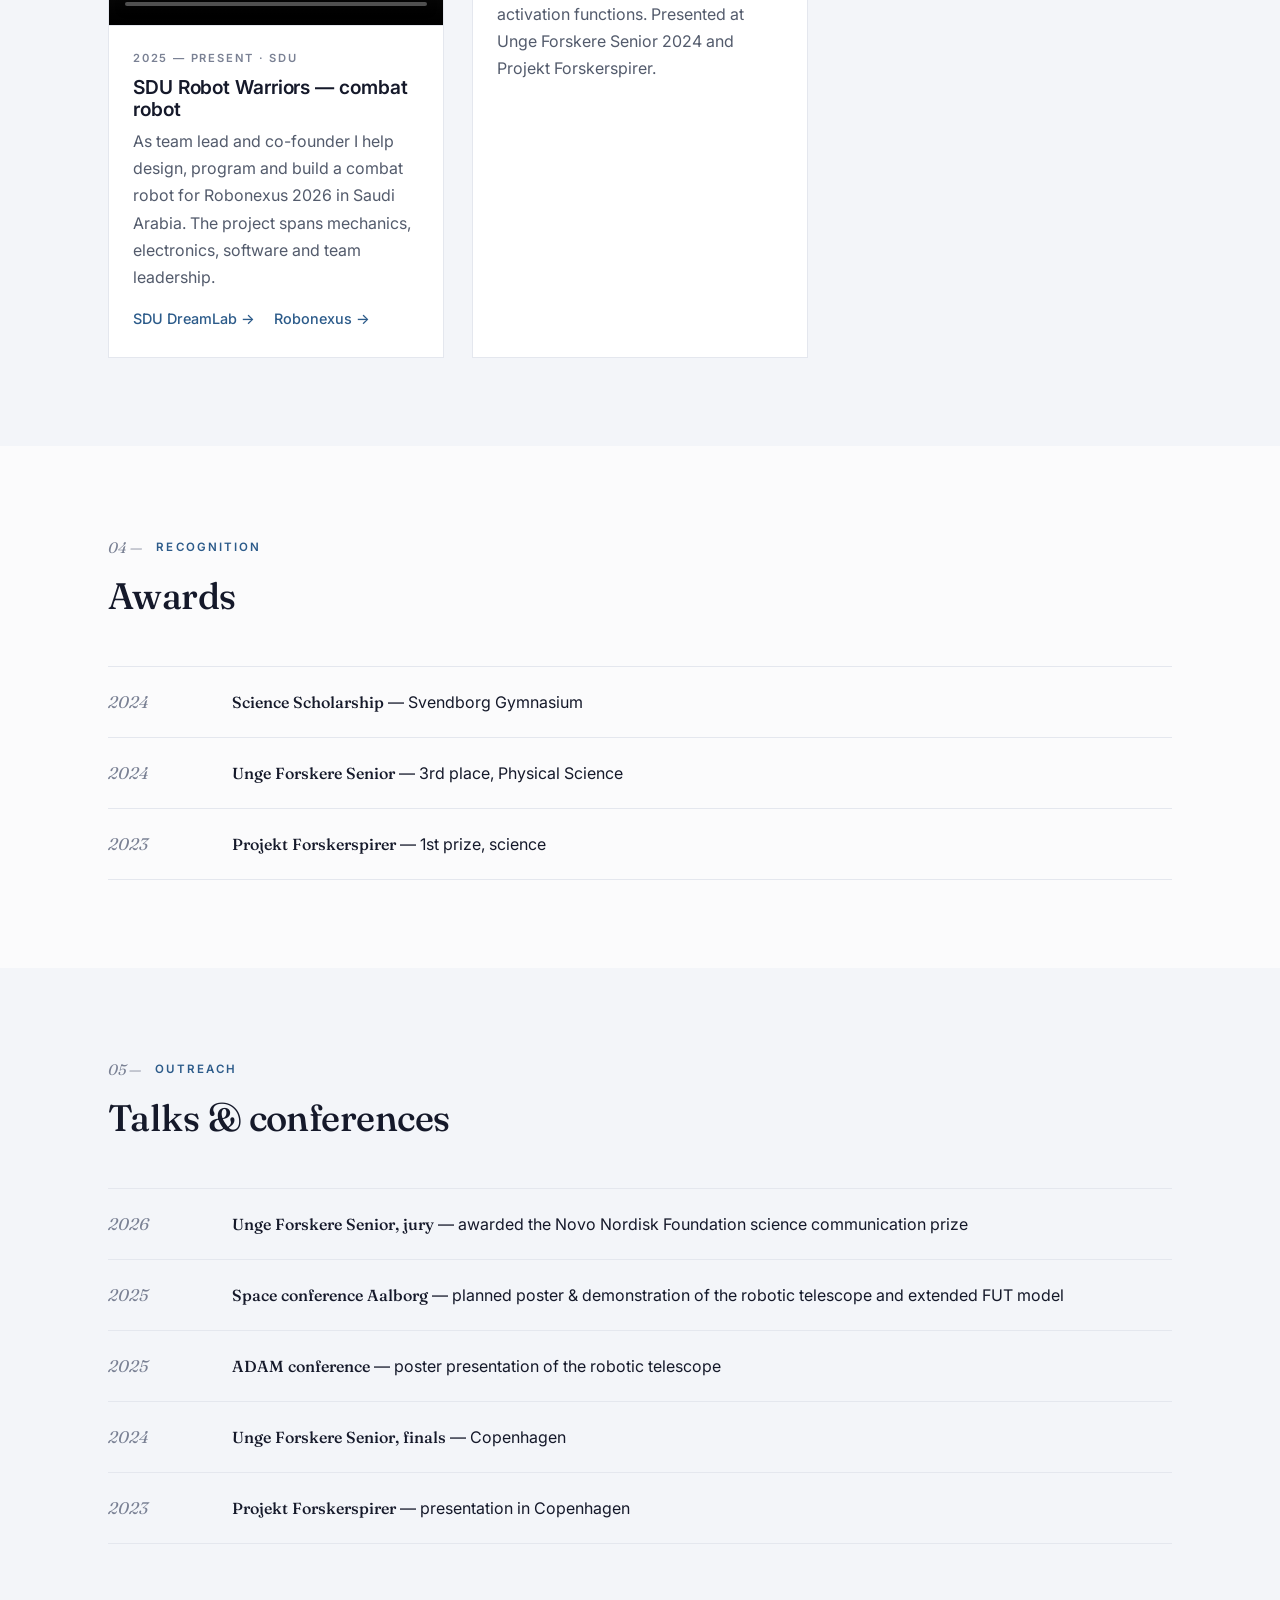
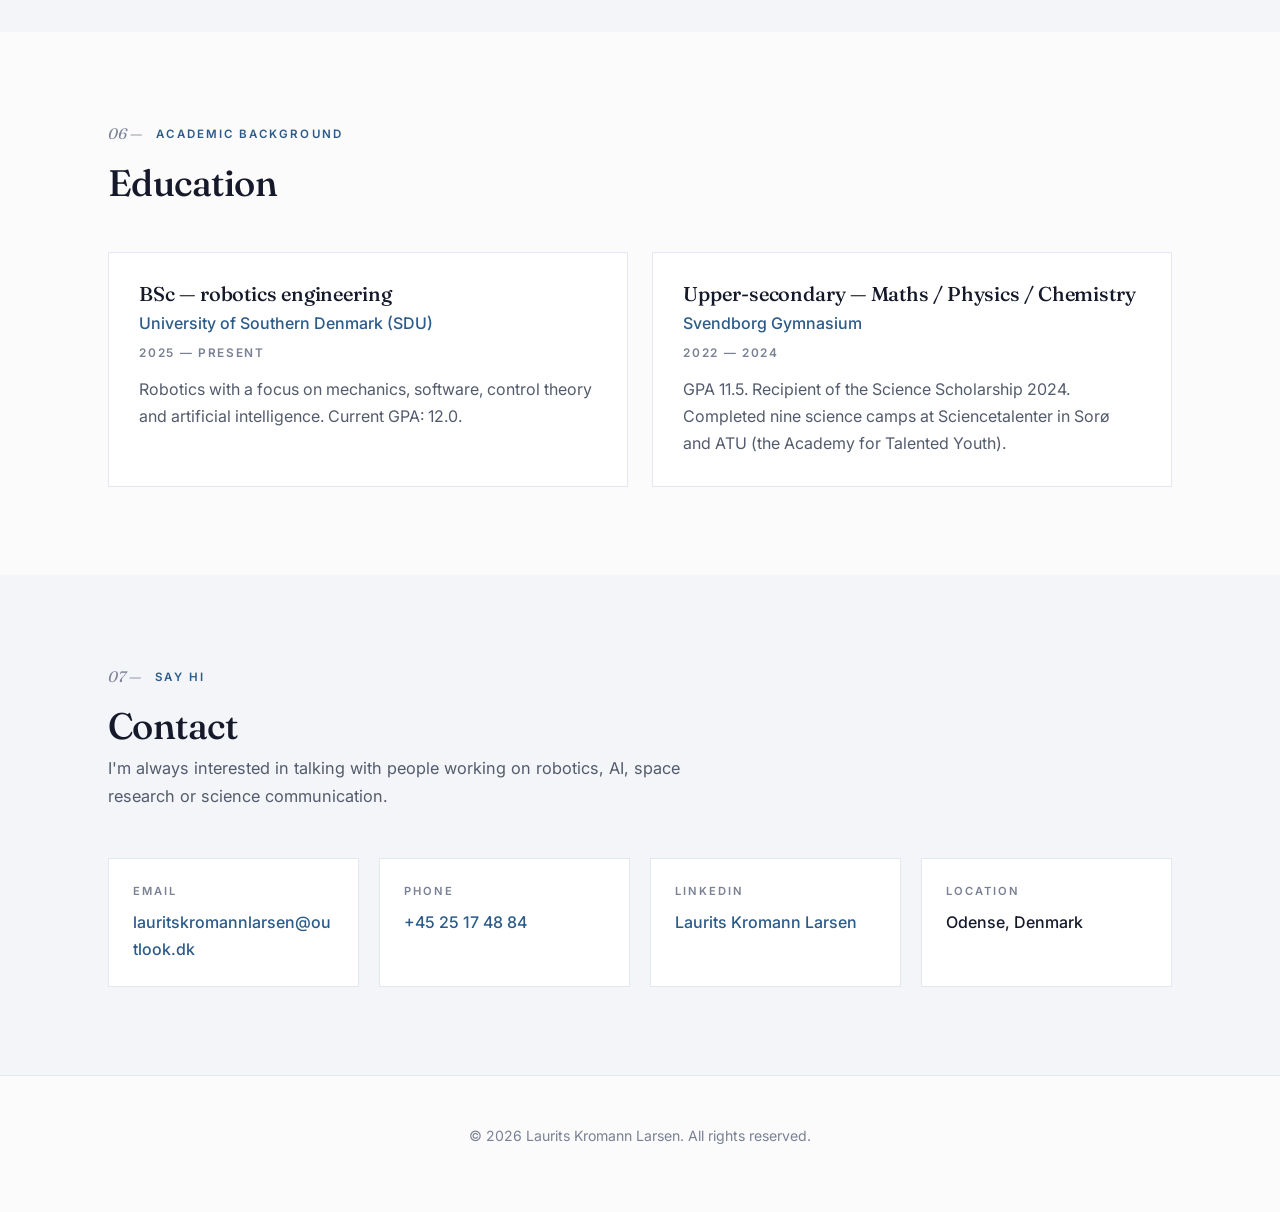
==== commit b219b952: "milestone" ====
--- a/en/index.html
+++ b/en/index.html
@@ -191,6 +191,15 @@
       <div class="experience-list">
 
         <article class="exp-card">
+          <div class="exp-date">2026 — present</div>
+          <div class="exp-body">
+            <div class="exp-title">Digi4Eco project</div>
+            <span class="exp-org">Spartan Space</span>
+            <p>I help with the Digi4Eco project for Spartan Space.</p>
+          </div>
+        </article>
+
+        <article class="exp-card">
           <div class="exp-date">2025 — present</div>
           <div class="exp-body">
             <div class="exp-title">Student assistant — robotic telescope</div>
@@ -204,22 +213,15 @@
         </article>
 
         <article class="exp-card">
-          <div class="exp-date">2026 — present</div>
+          <div class="exp-date">2026 — 2026</div>
           <div class="exp-body">
             <div class="exp-title">Student worker</div>
             <span class="exp-org">MCS Robotics</span>
-          </div>
-        </article>
-
-        <article class="exp-card">
-          <div class="exp-date">2026 — present</div>
-          <div class="exp-body">
-            <div class="exp-title">Digi4Eco project</div>
-            <span class="exp-org">Spartan Space</span>
-            <p>I help with the Digi4Eco project for Spartan Space.</p>
-          </div>
-        </article>
-
+            <p>I helped the startup company, MCS Robotics, develop a prototype of their washing robot. This included early versions of simulations and navigation using a LIDAR sensor.</p>
+          </div>
+        </article>
+
+        
         <article class="exp-card">
           <div class="exp-date">2025 — present</div>
           <div class="exp-body">
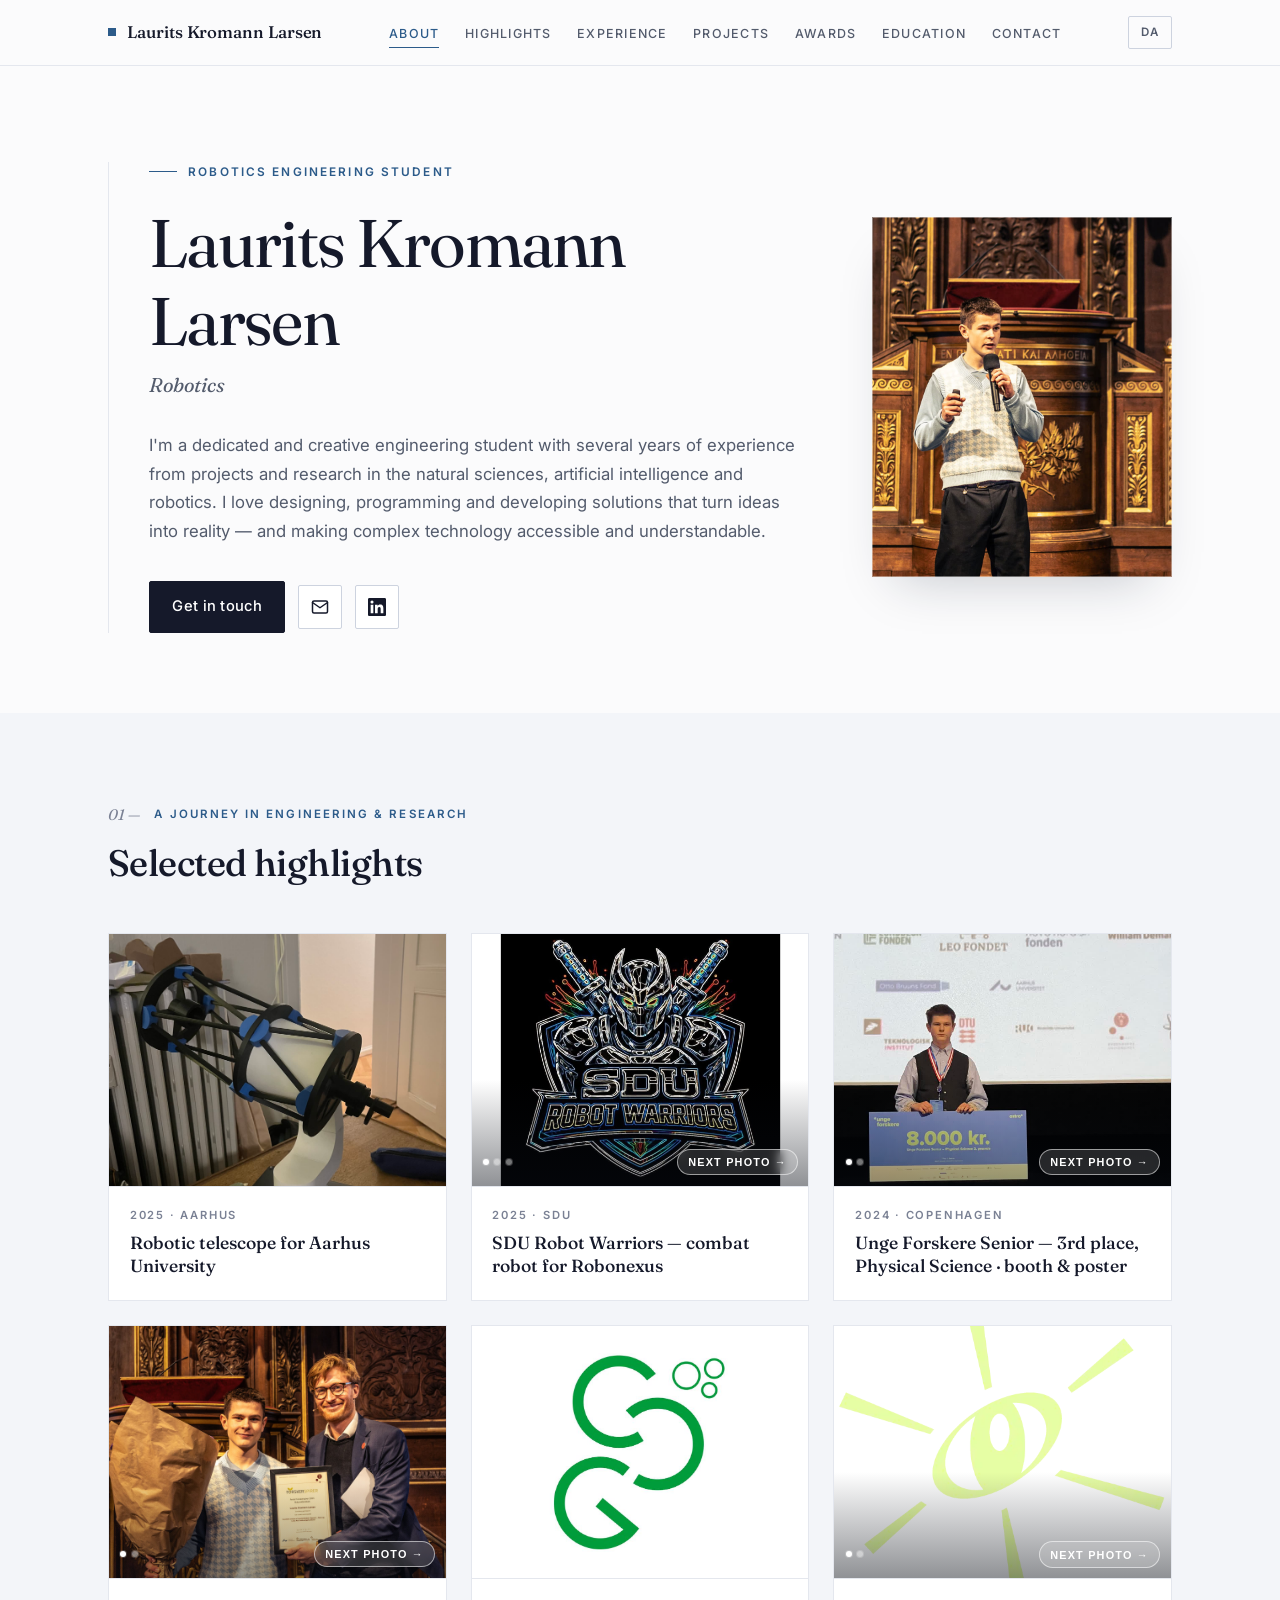
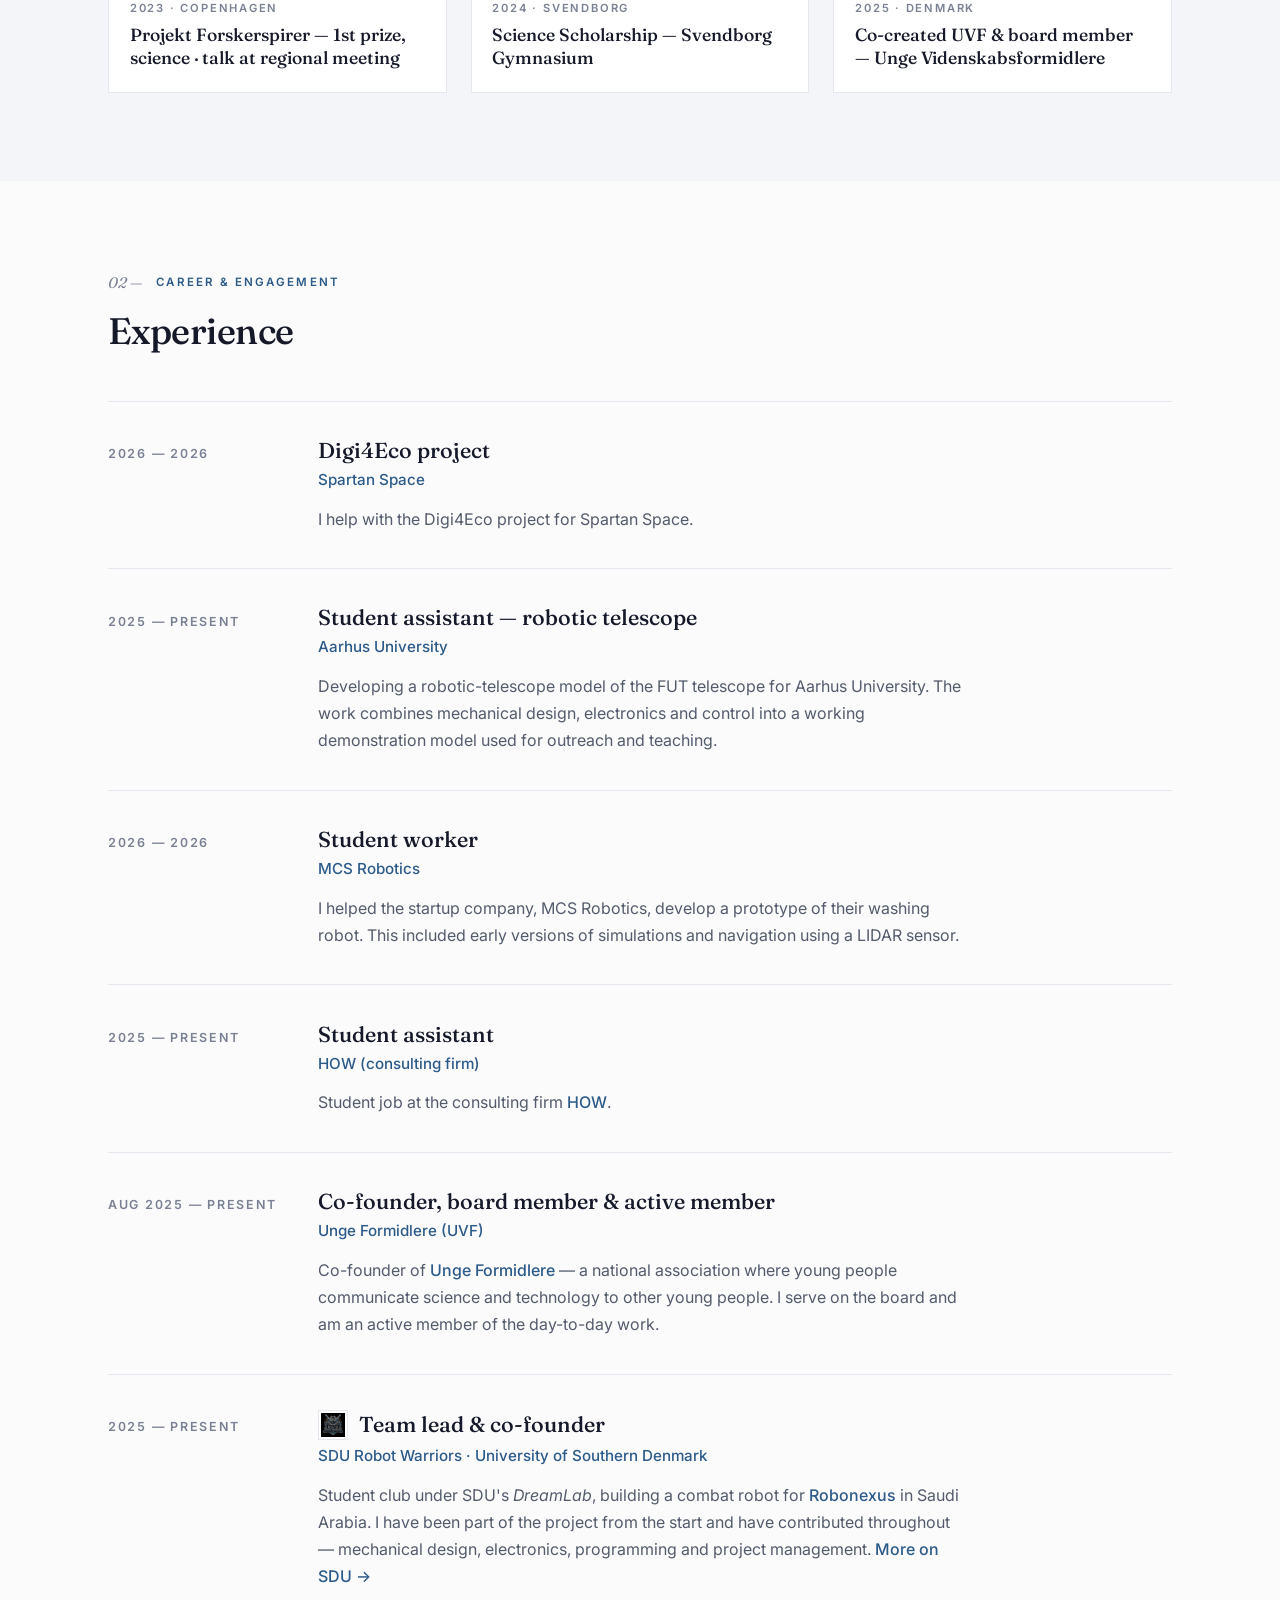
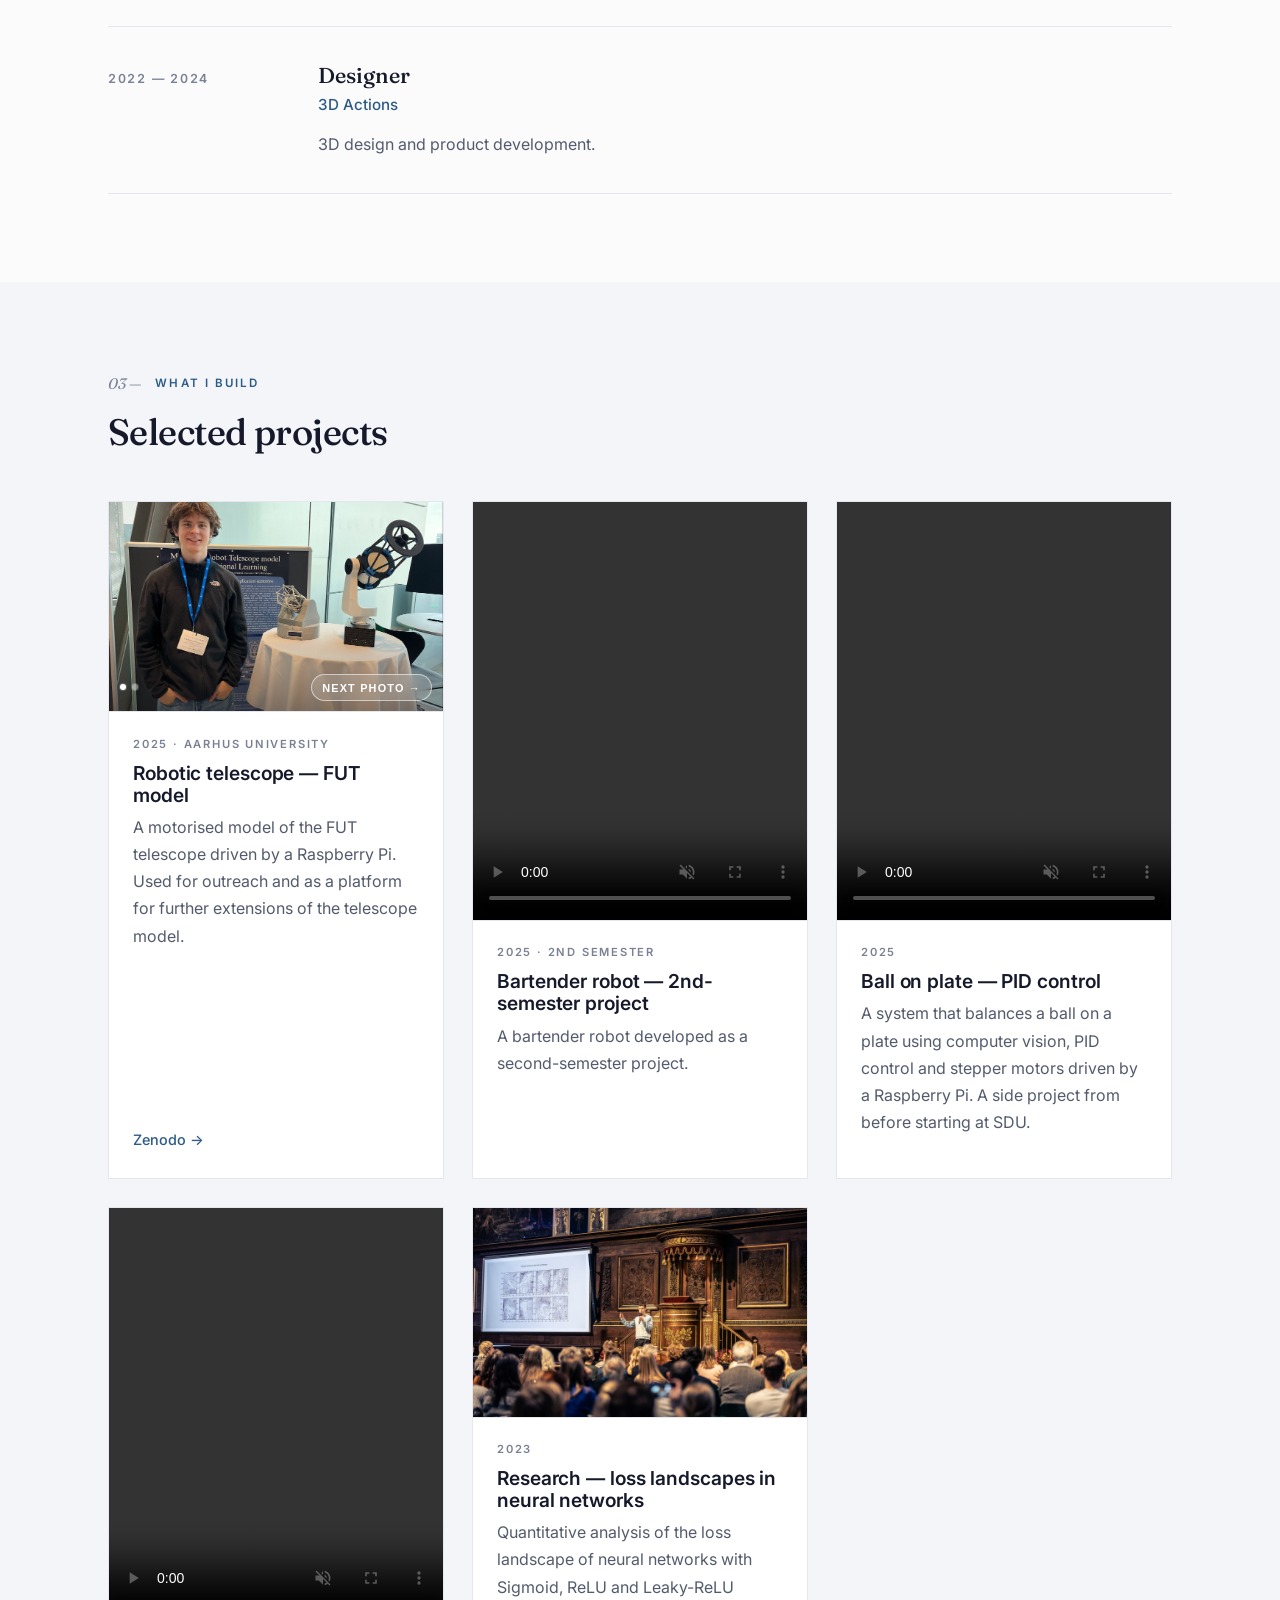
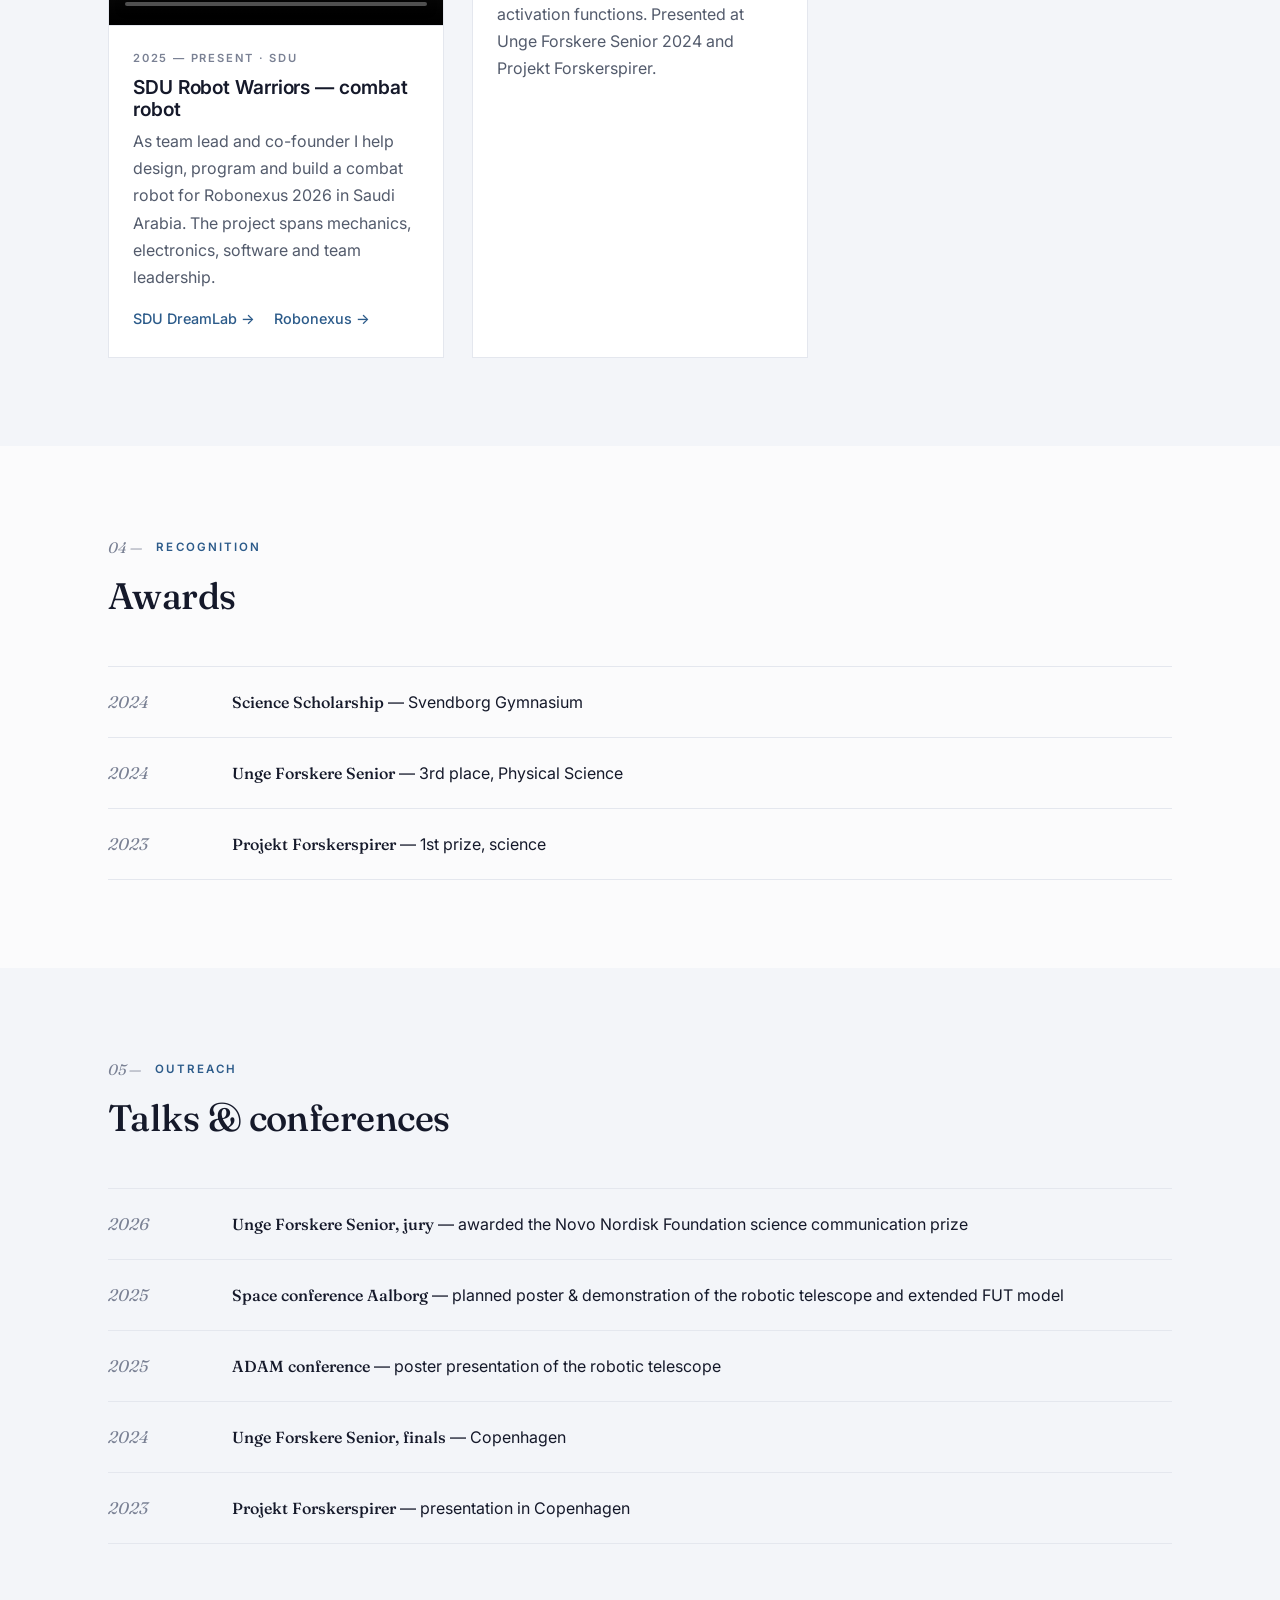
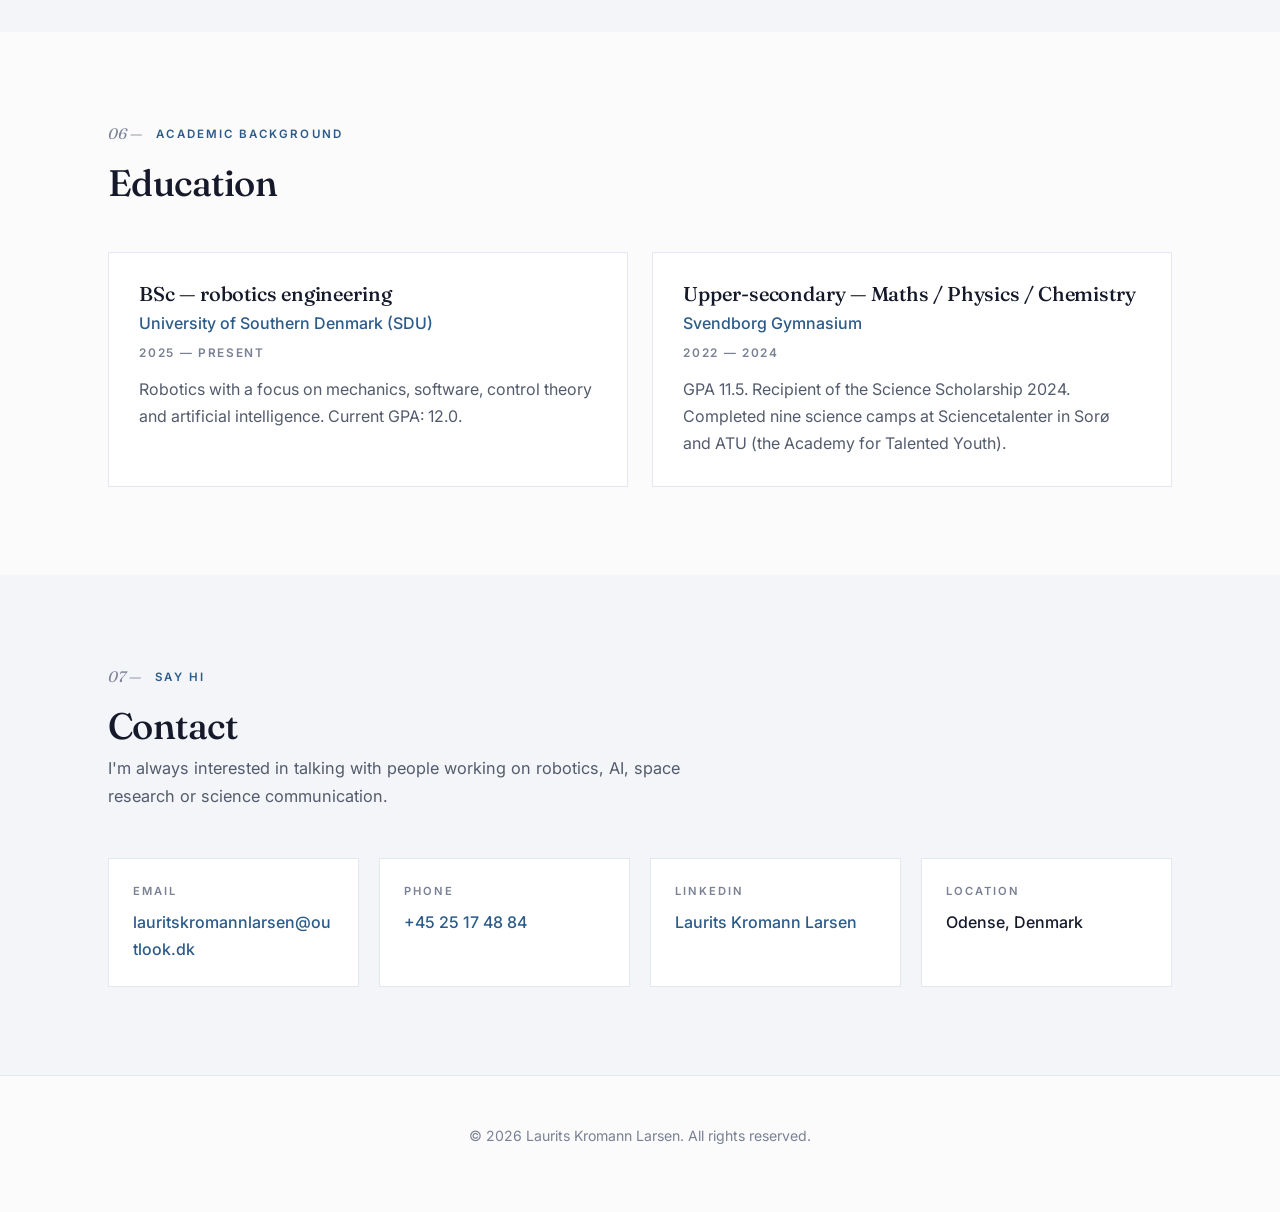
==== commit deedf2ed: "Ændret dato" ====
--- a/en/index.html
+++ b/en/index.html
@@ -191,7 +191,7 @@
       <div class="experience-list">
 
         <article class="exp-card">
-          <div class="exp-date">2026 — present</div>
+          <div class="exp-date">2026 — 2026</div>
           <div class="exp-body">
             <div class="exp-title">Digi4Eco project</div>
             <span class="exp-org">Spartan Space</span>
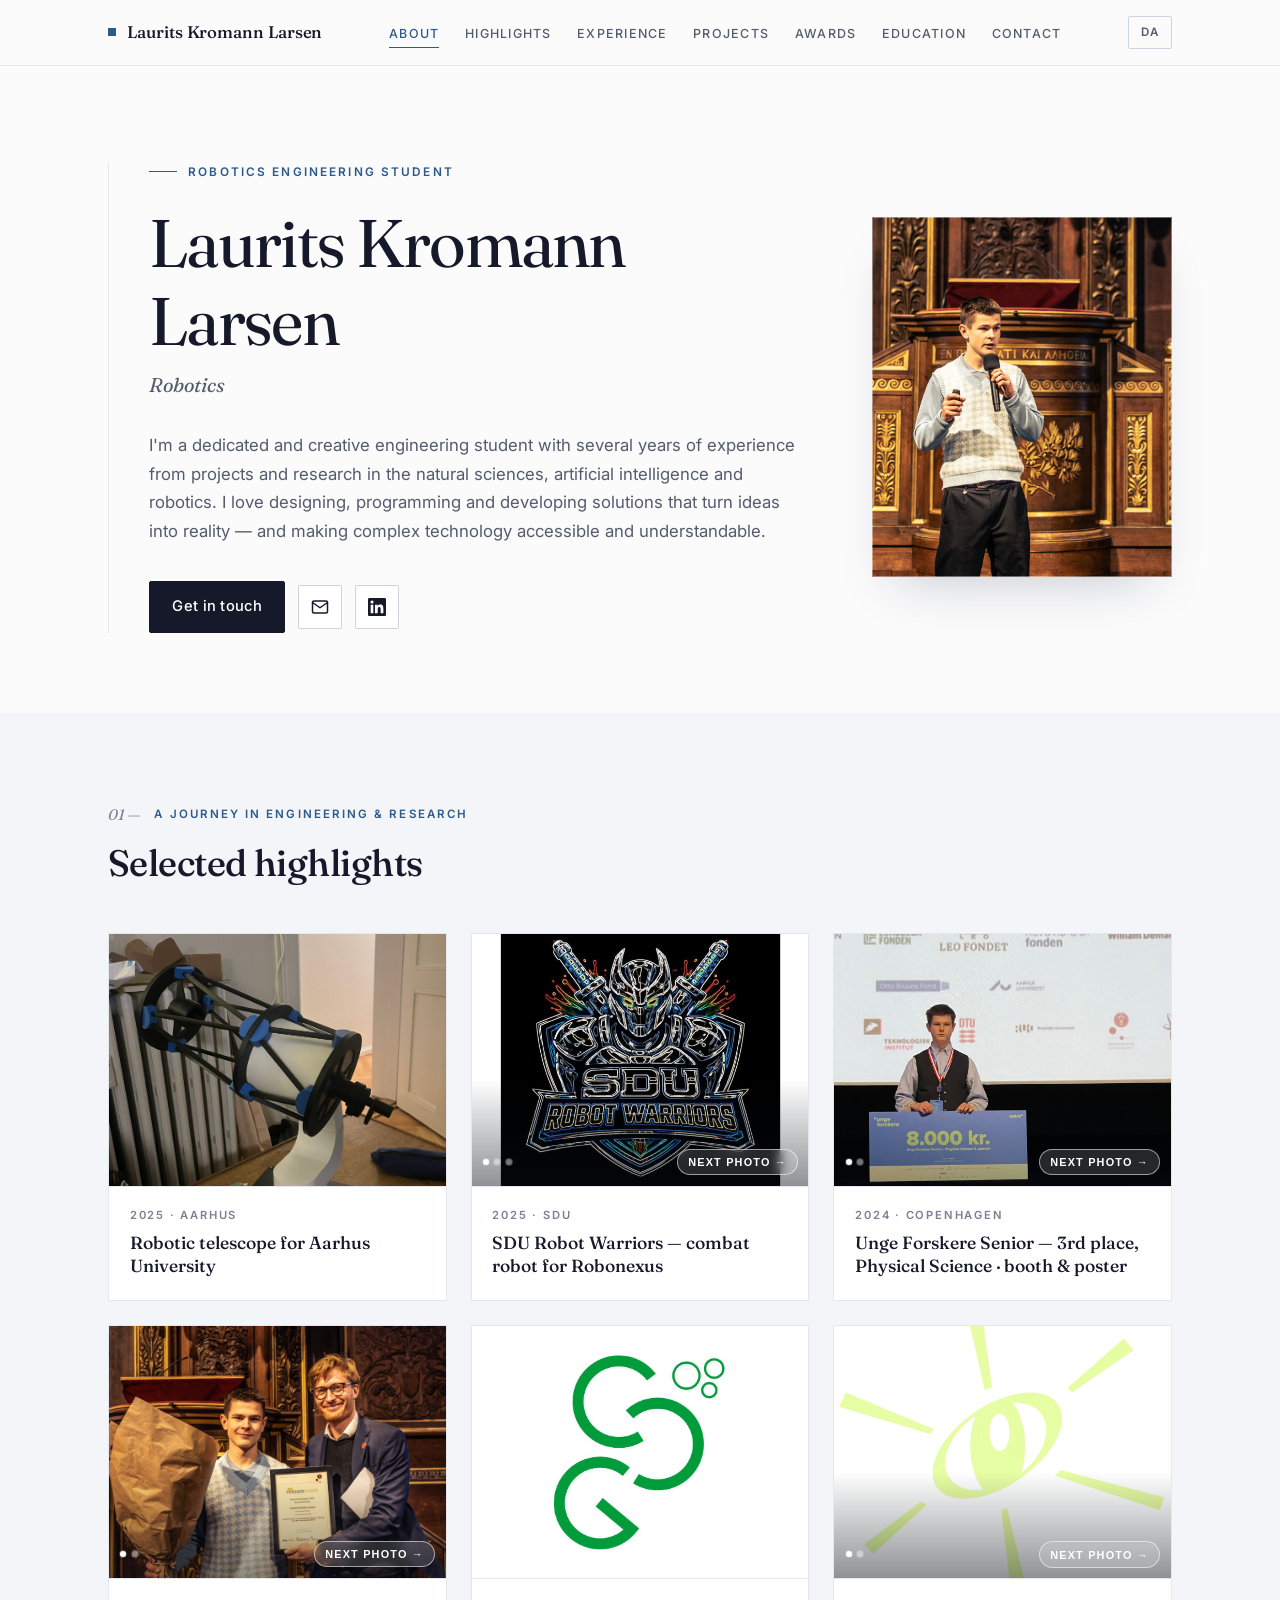
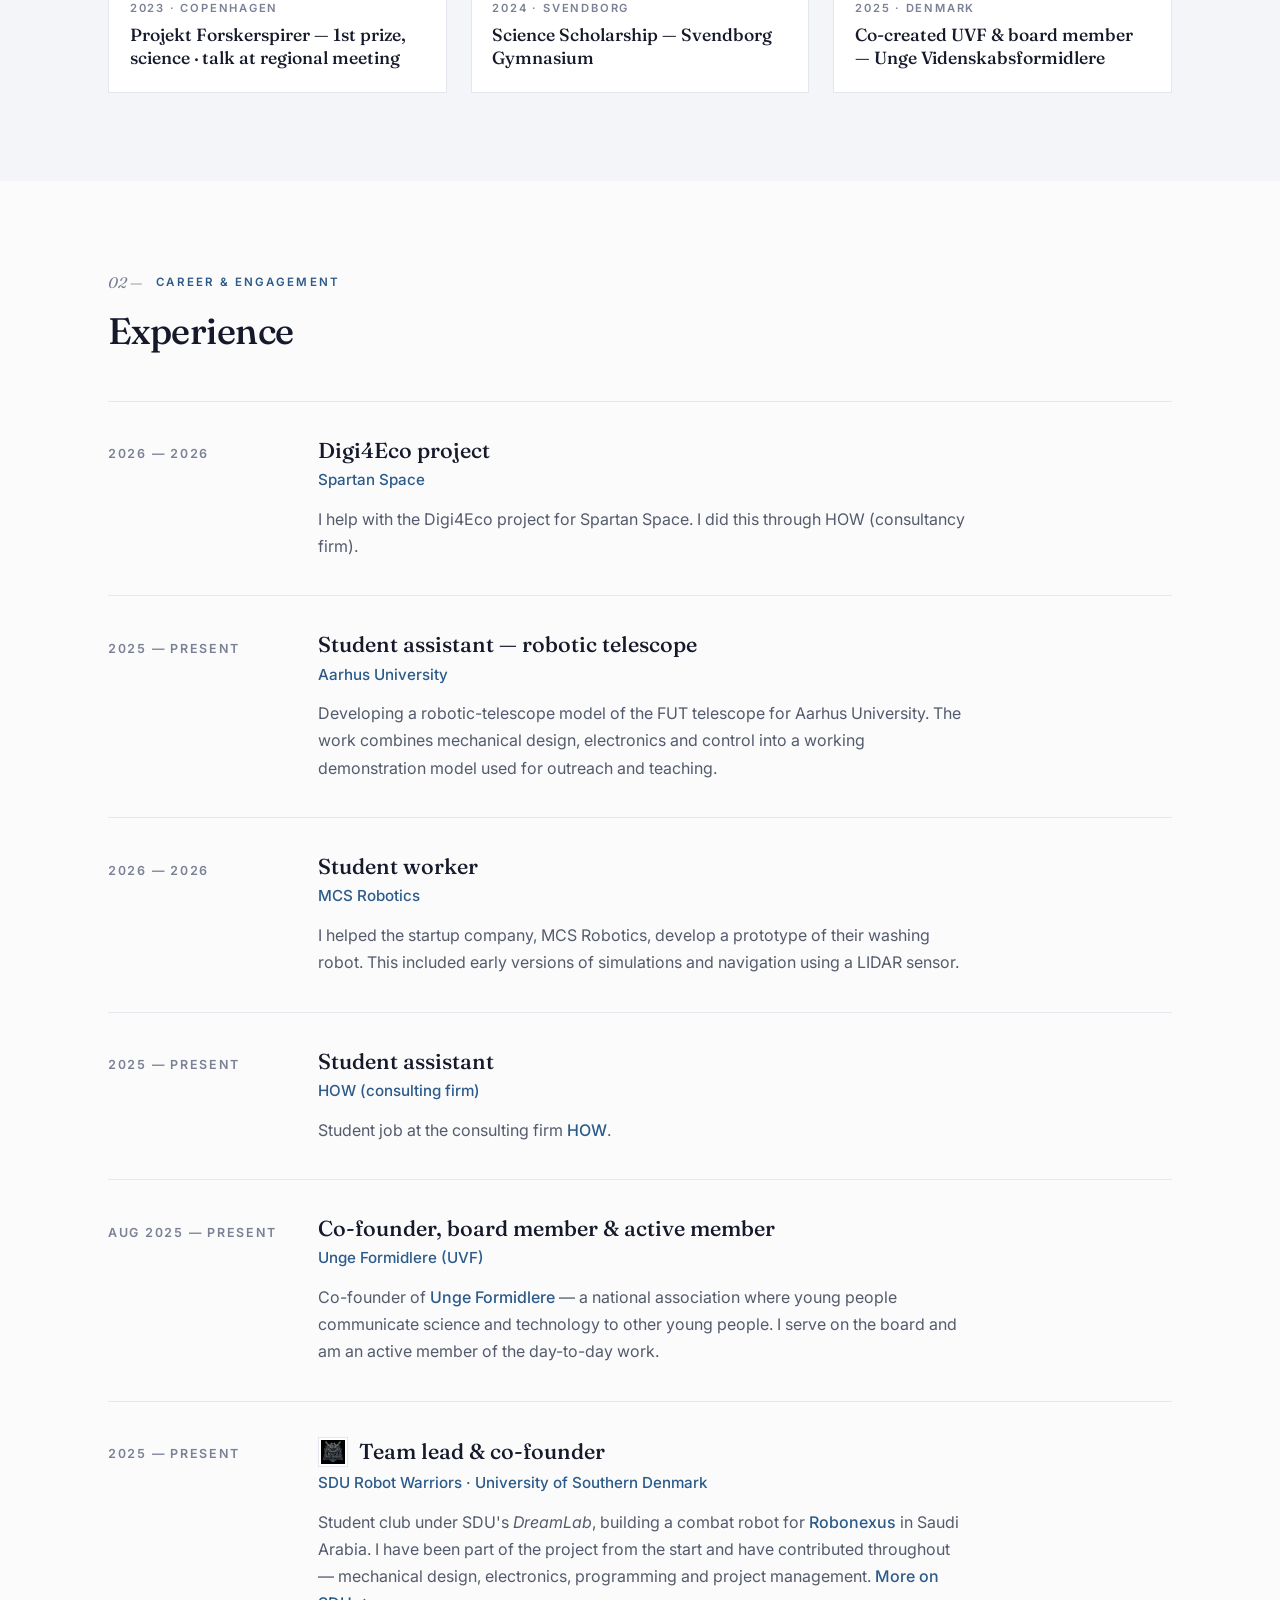
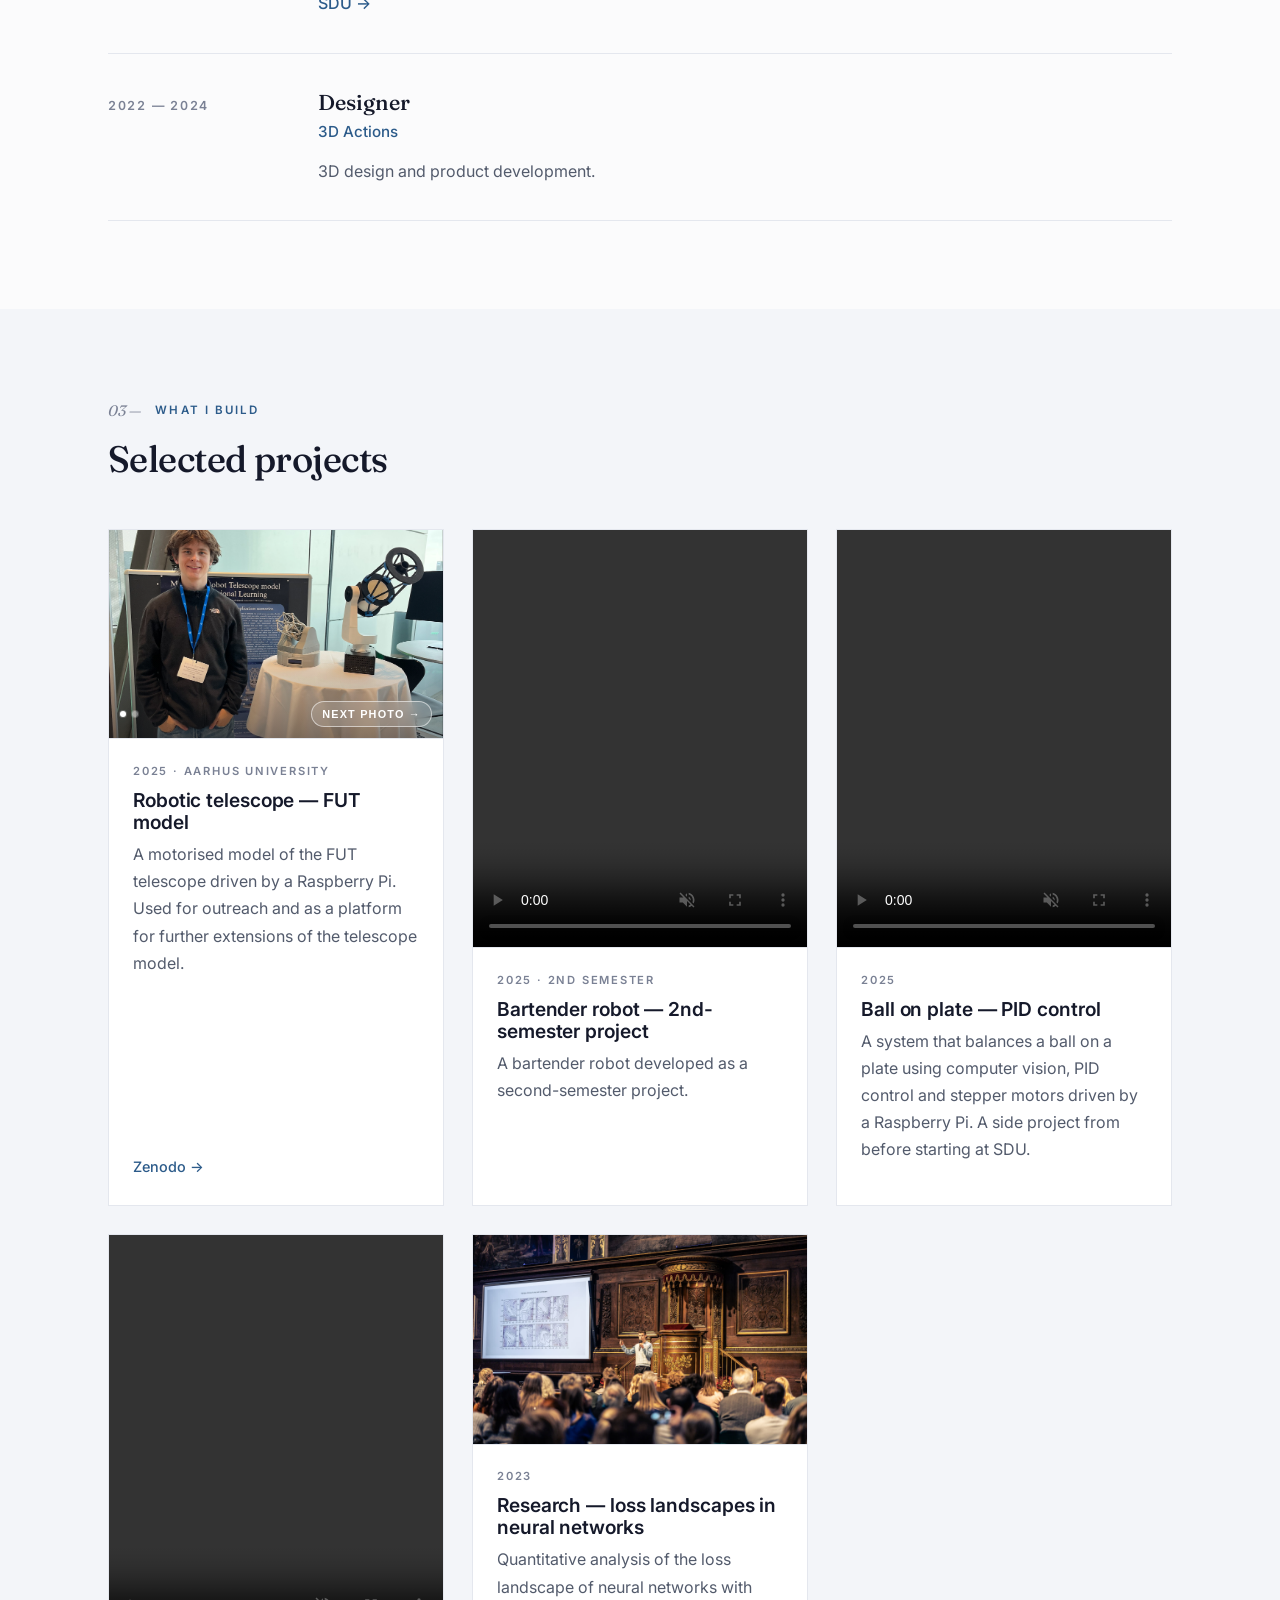
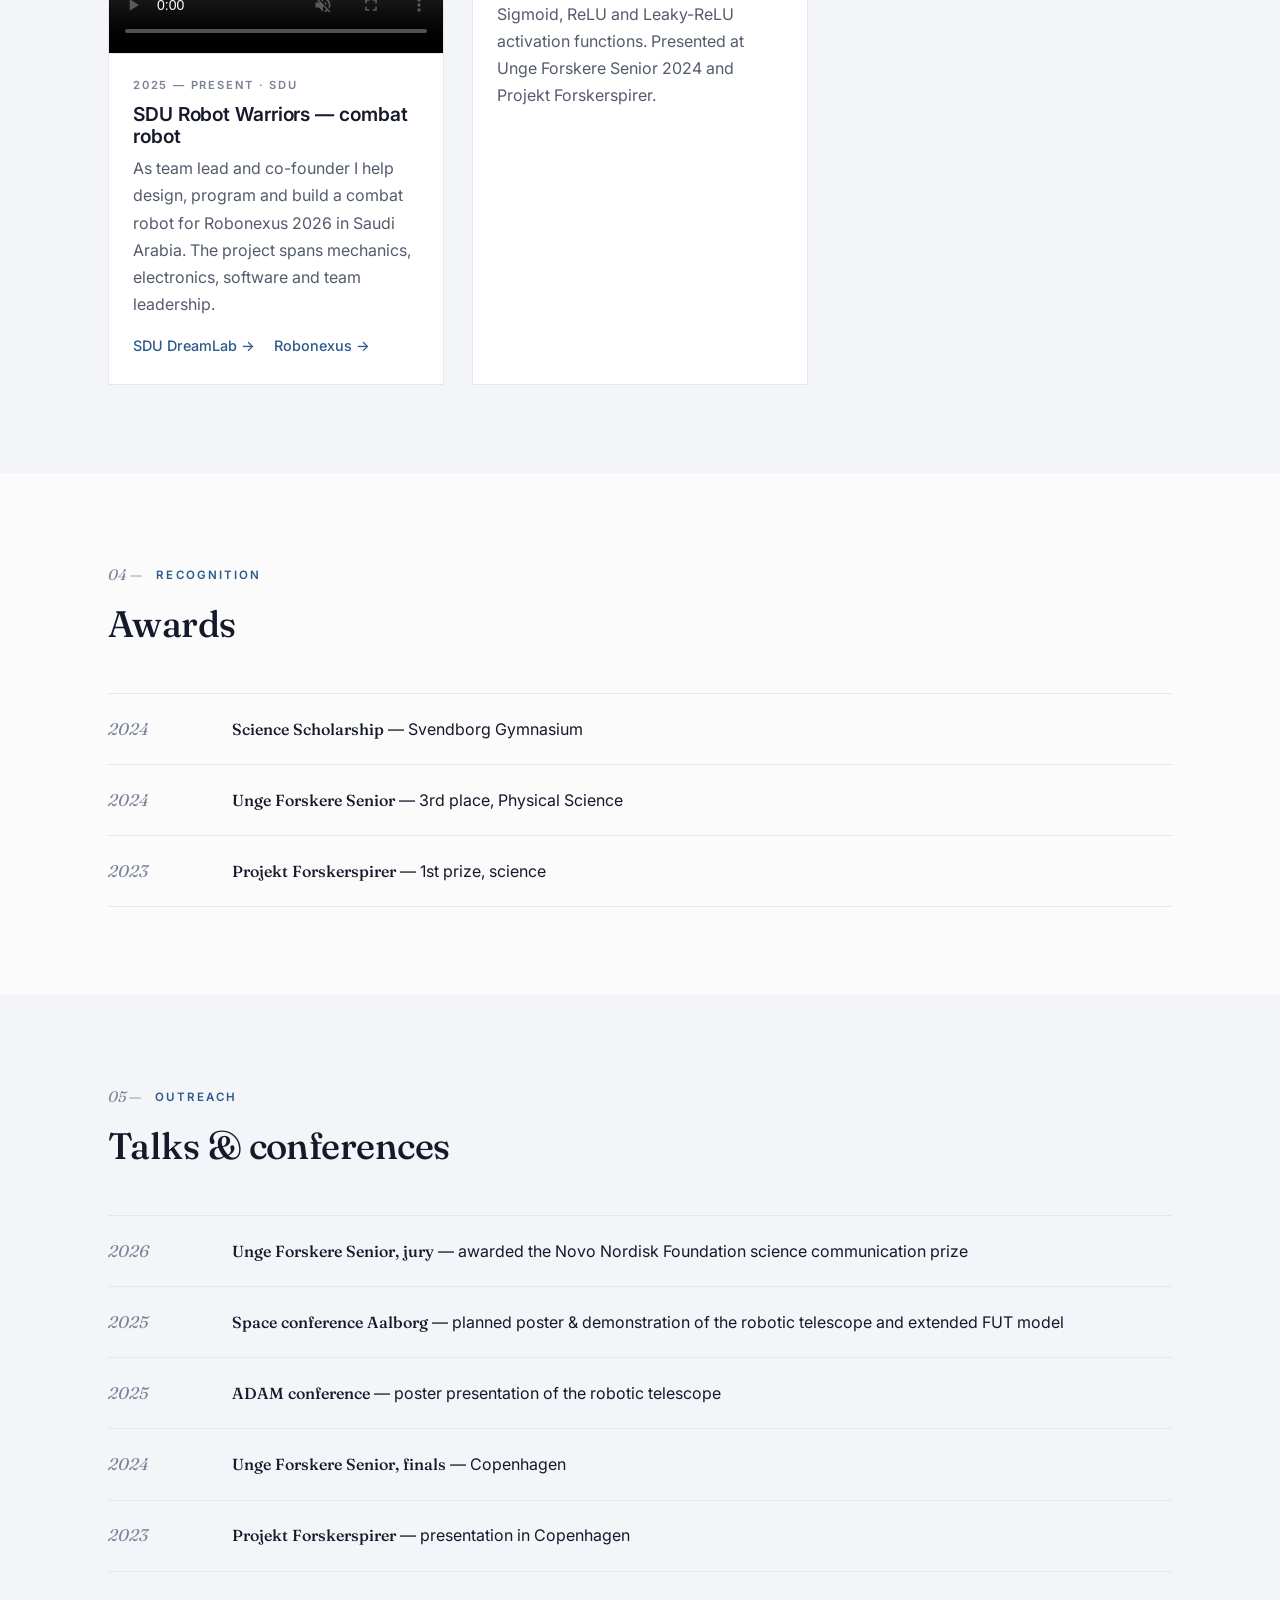
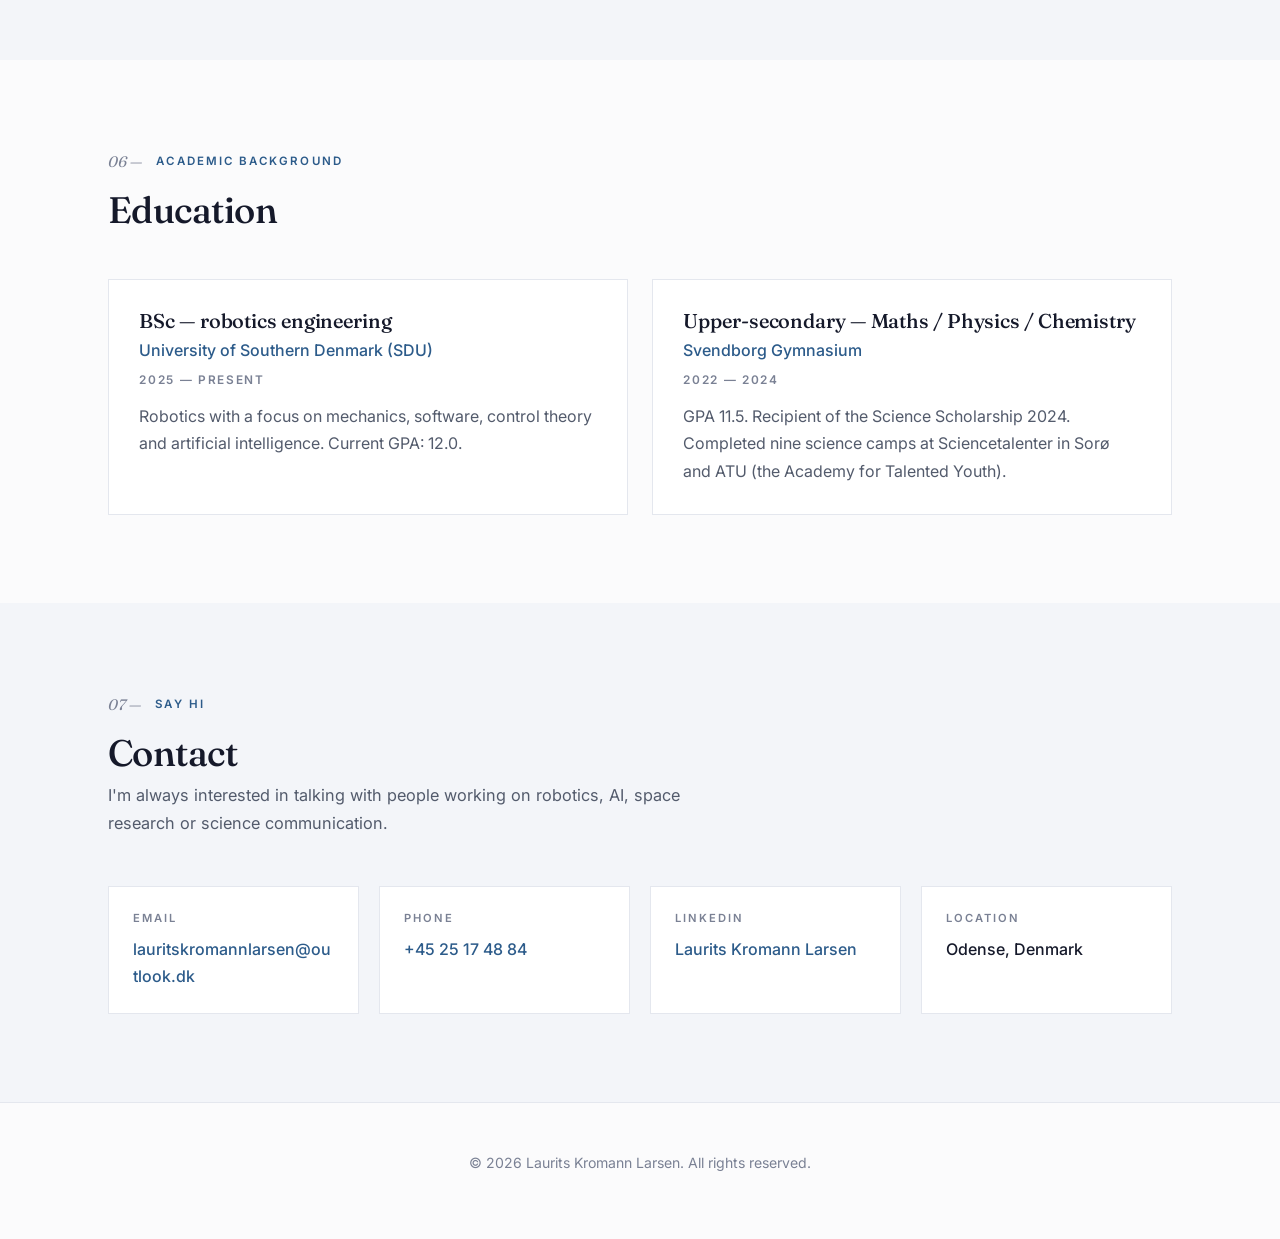
==== commit 8b0c1072: "Ændret dato" ====
--- a/en/index.html
+++ b/en/index.html
@@ -195,7 +195,7 @@
           <div class="exp-body">
             <div class="exp-title">Digi4Eco project</div>
             <span class="exp-org">Spartan Space</span>
-            <p>I help with the Digi4Eco project for Spartan Space.</p>
+            <p>I help with the Digi4Eco project for Spartan Space. I did this through HOW (consultancy firm).</p>
           </div>
         </article>
 
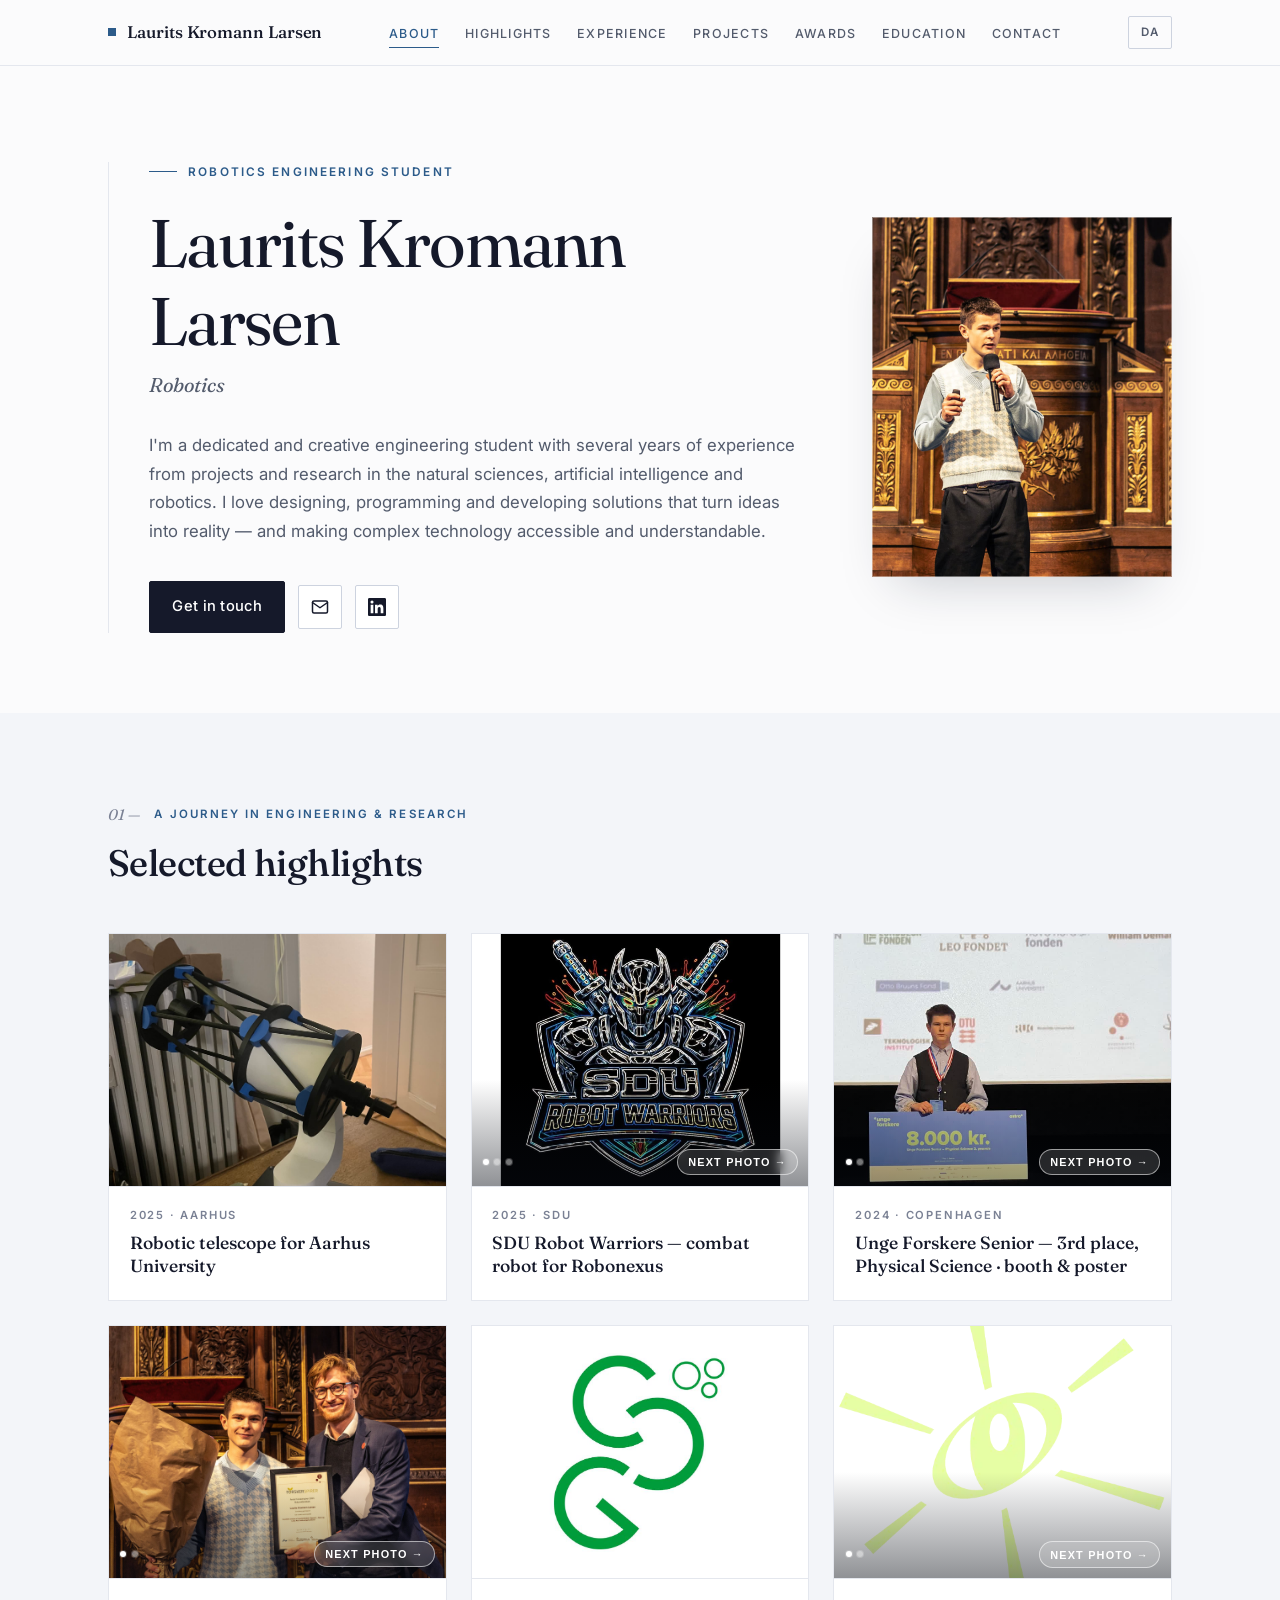
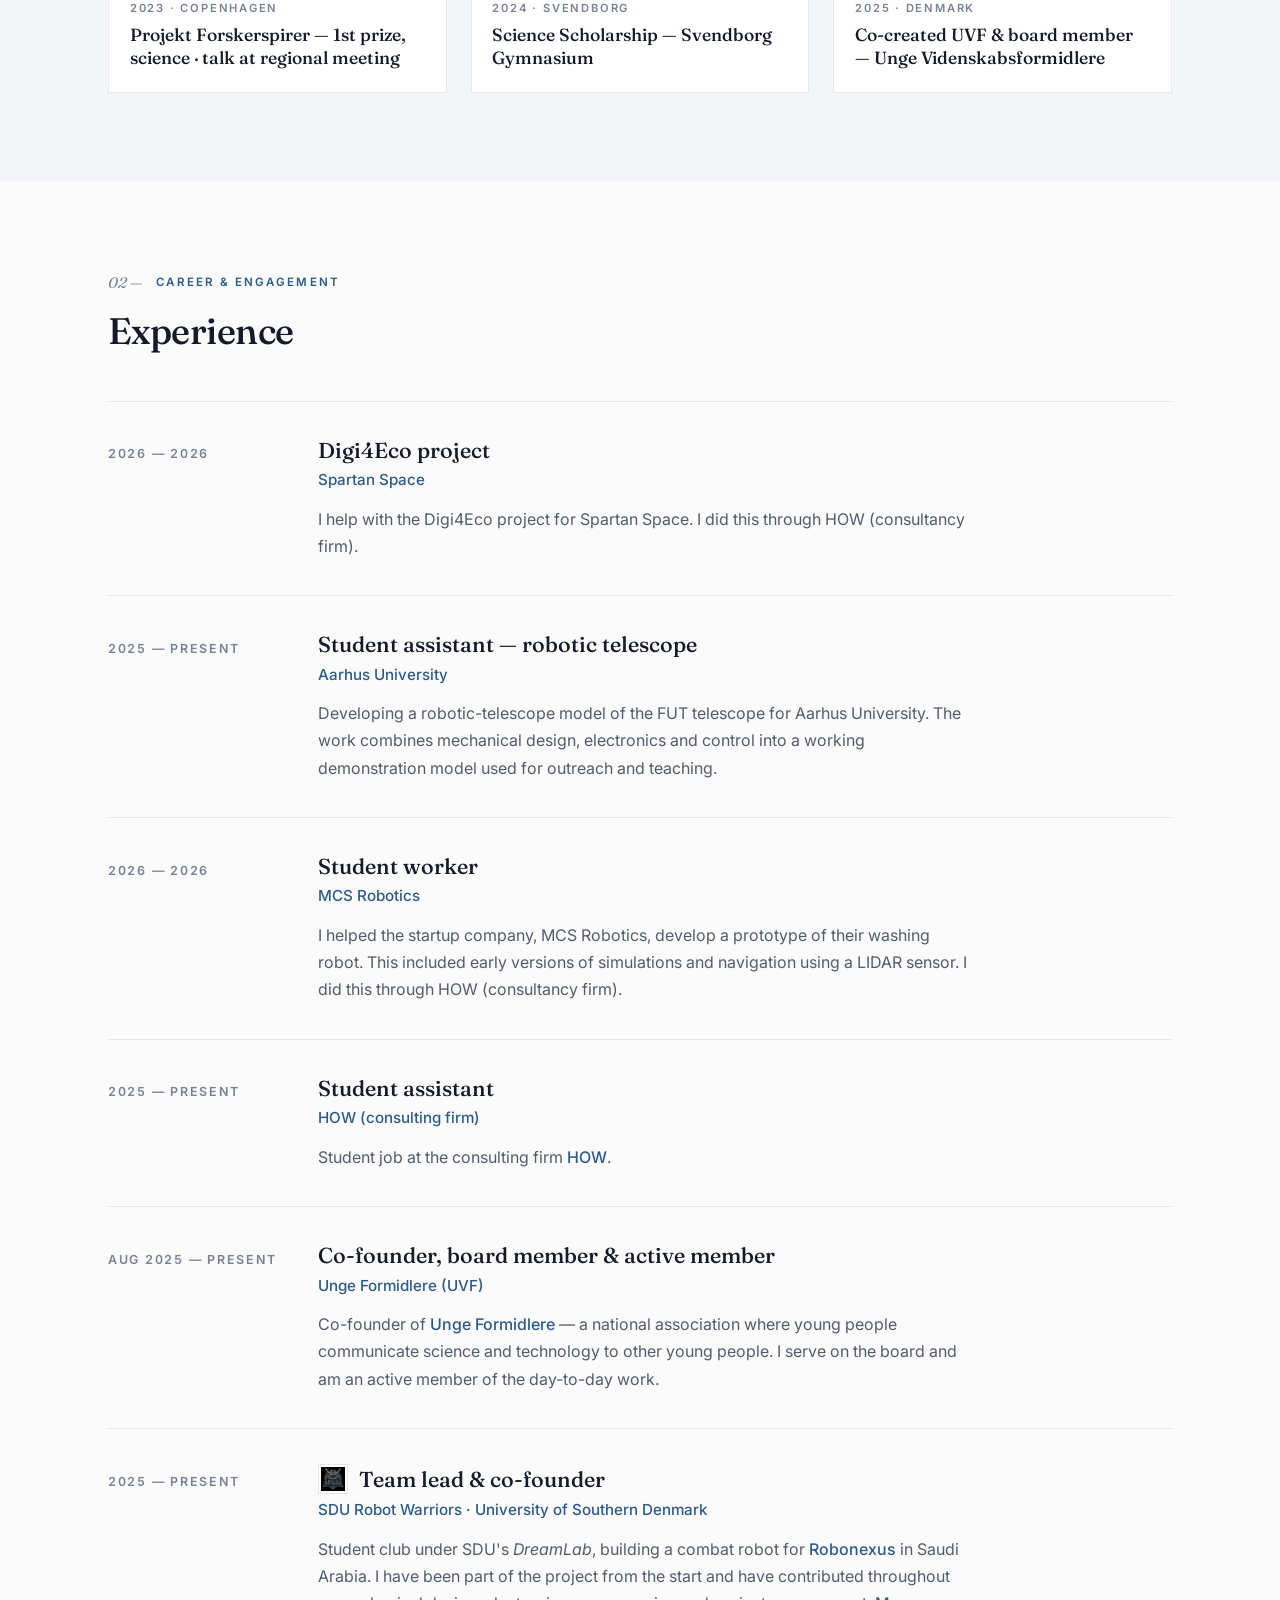
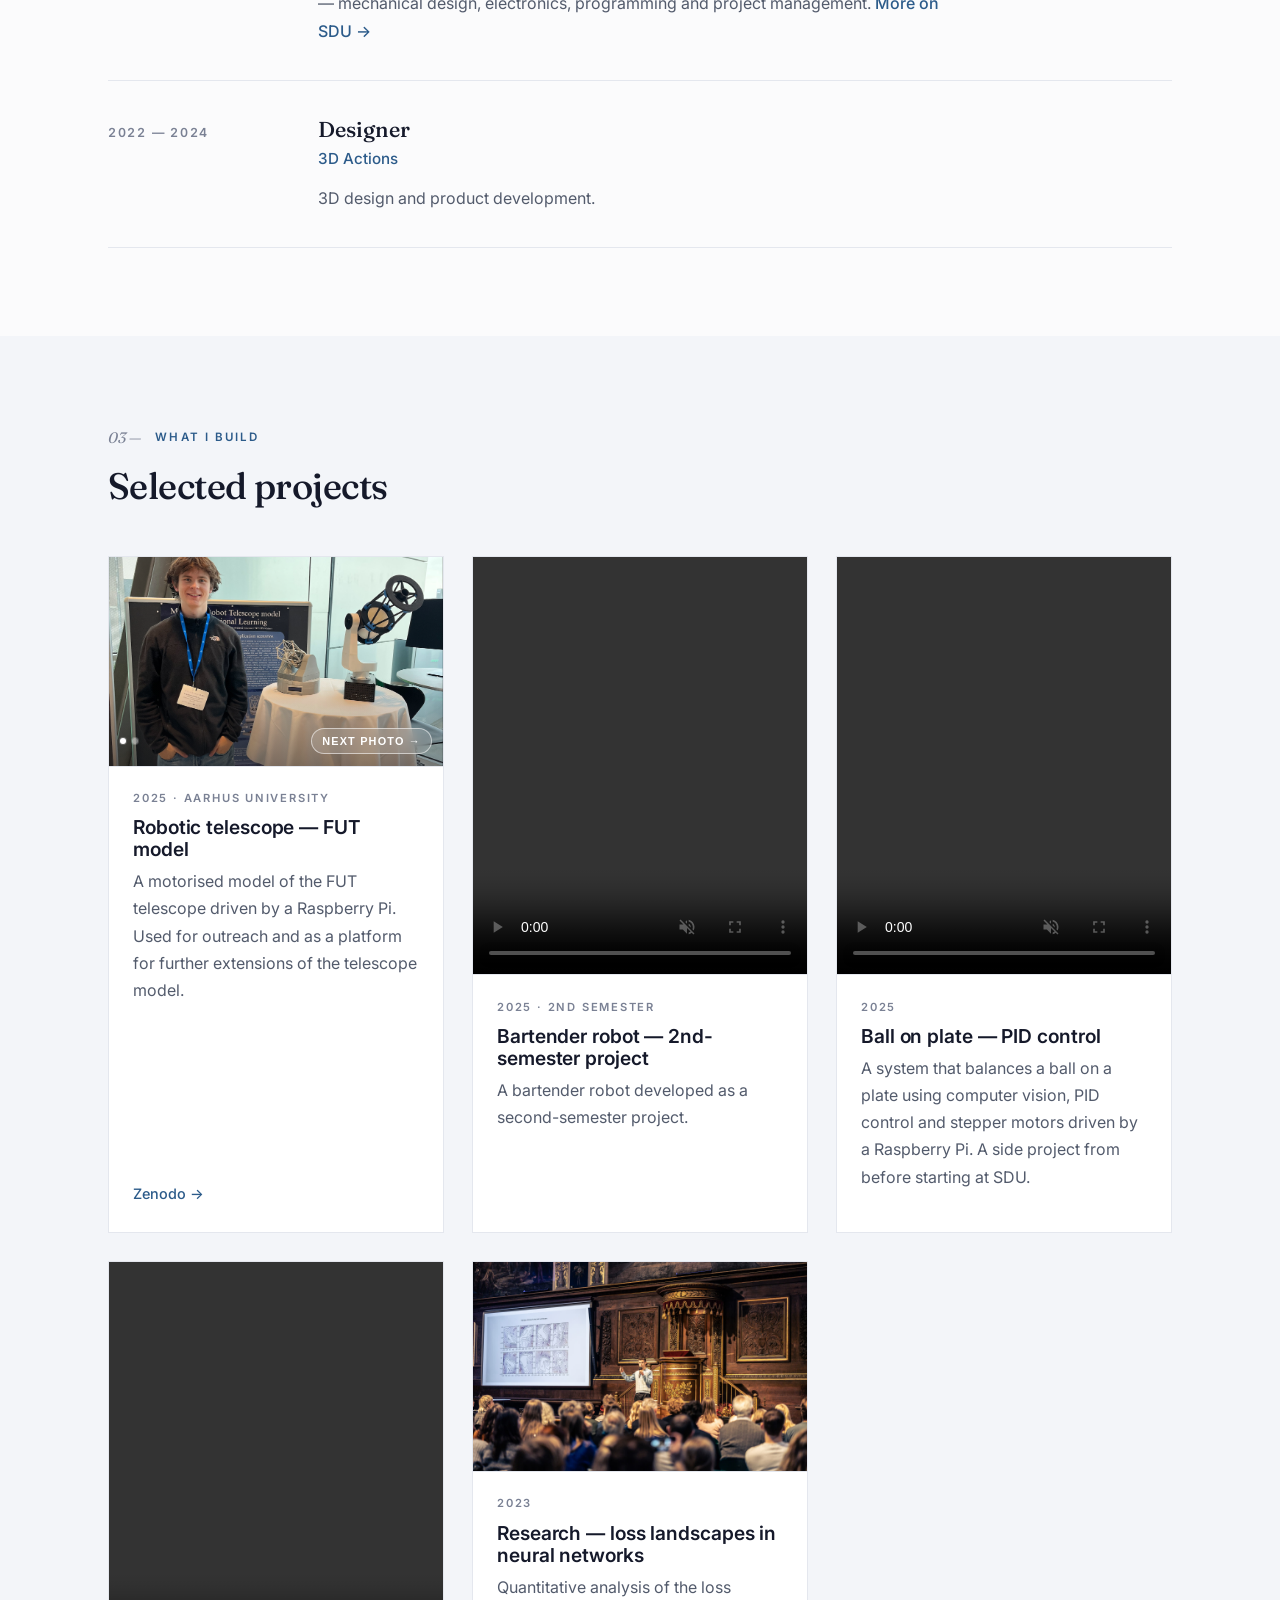
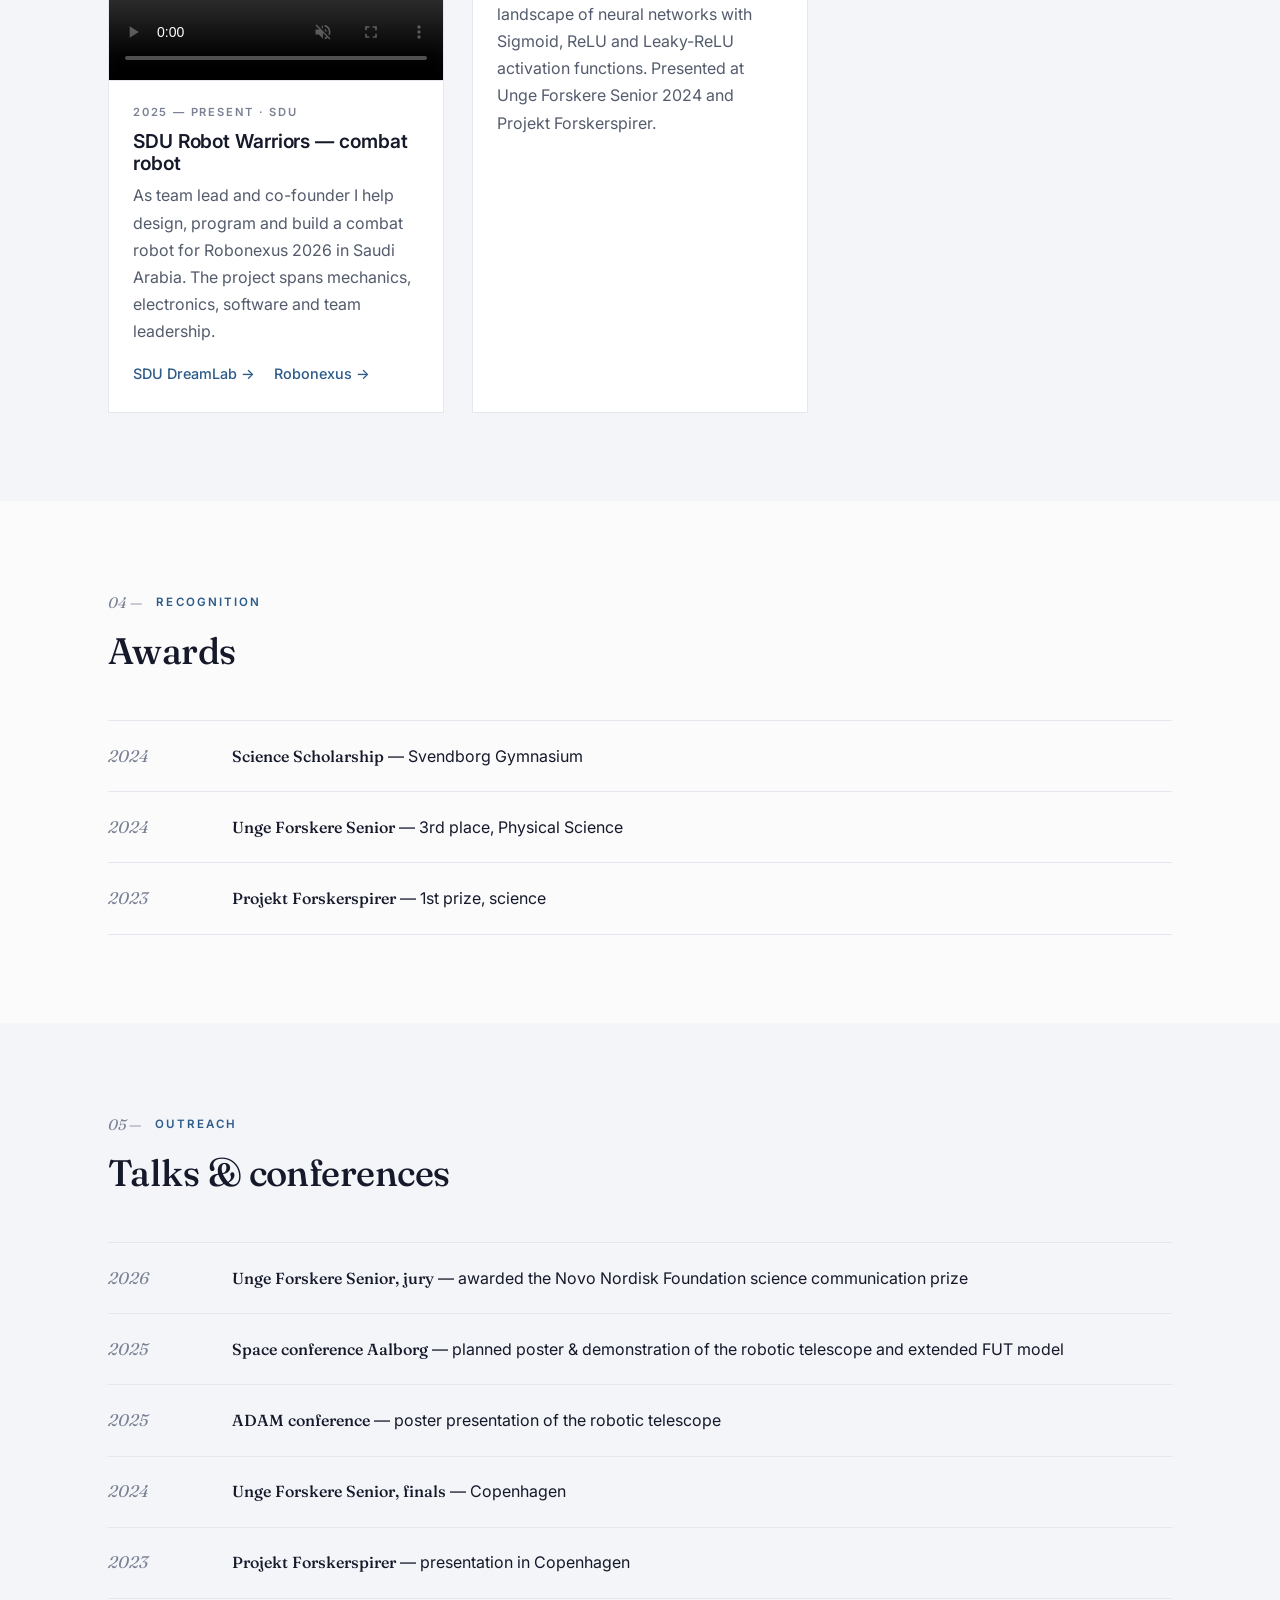
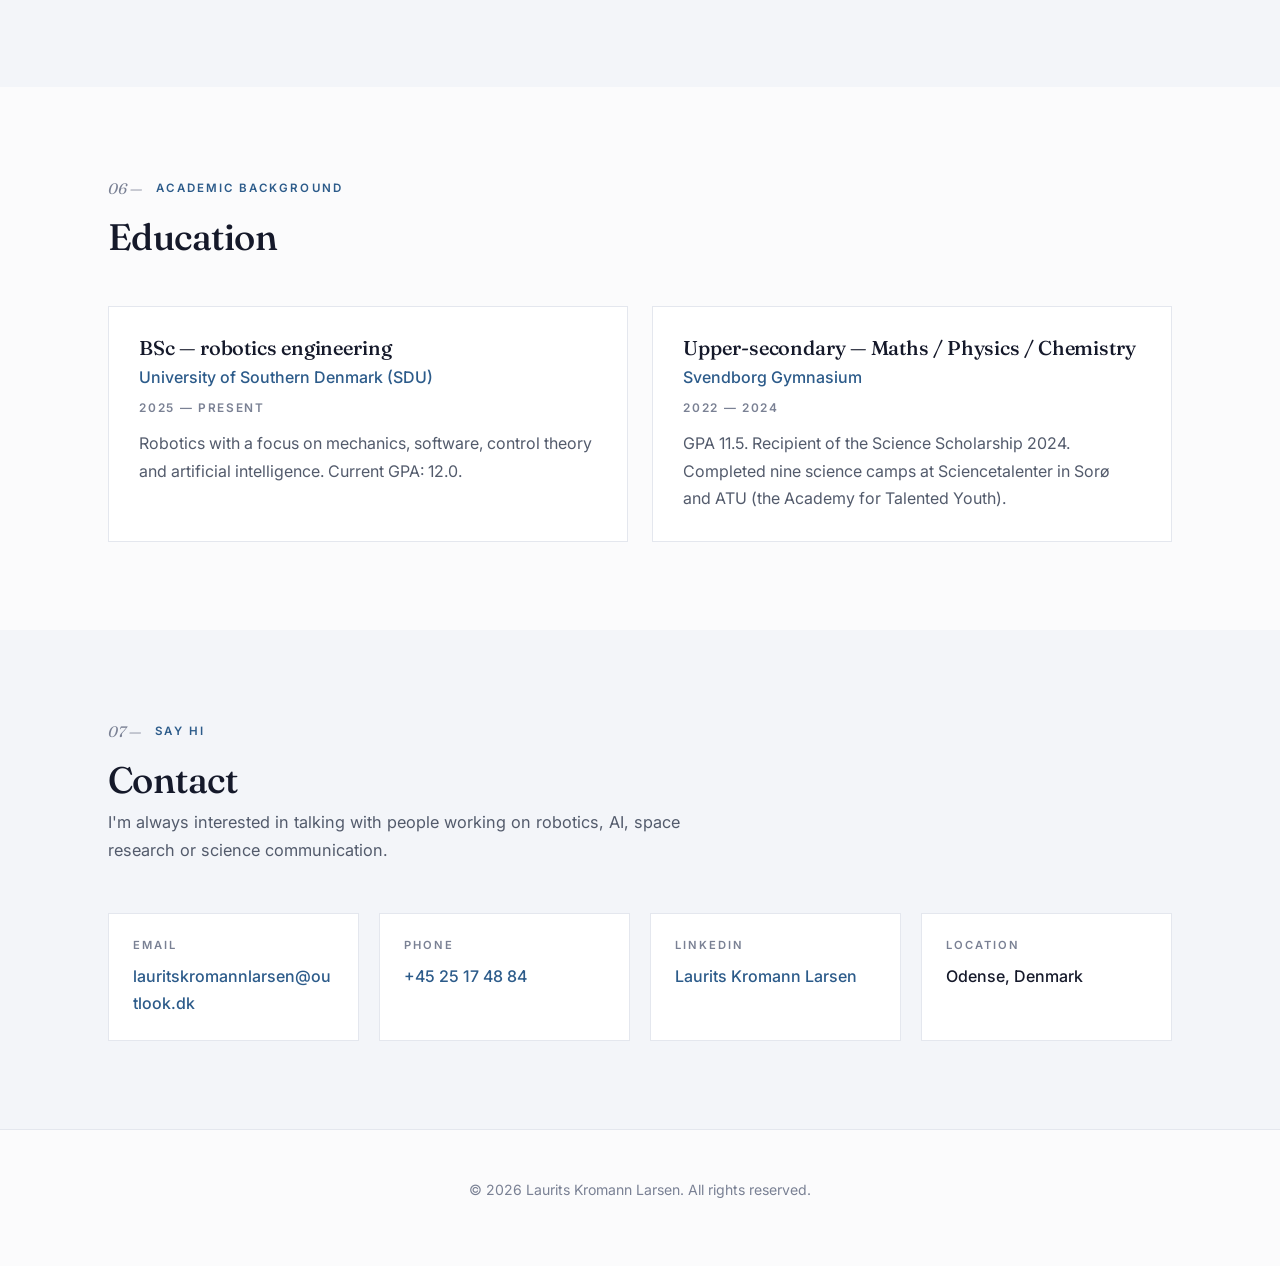
==== commit e075821f: "tilføjet mere tekst" ====
--- a/en/index.html
+++ b/en/index.html
@@ -217,7 +217,7 @@
           <div class="exp-body">
             <div class="exp-title">Student worker</div>
             <span class="exp-org">MCS Robotics</span>
-            <p>I helped the startup company, MCS Robotics, develop a prototype of their washing robot. This included early versions of simulations and navigation using a LIDAR sensor.</p>
+            <p>I helped the startup company, MCS Robotics, develop a prototype of their washing robot. This included early versions of simulations and navigation using a LIDAR sensor. I did this through HOW (consultancy firm).</p>
           </div>
         </article>
 
